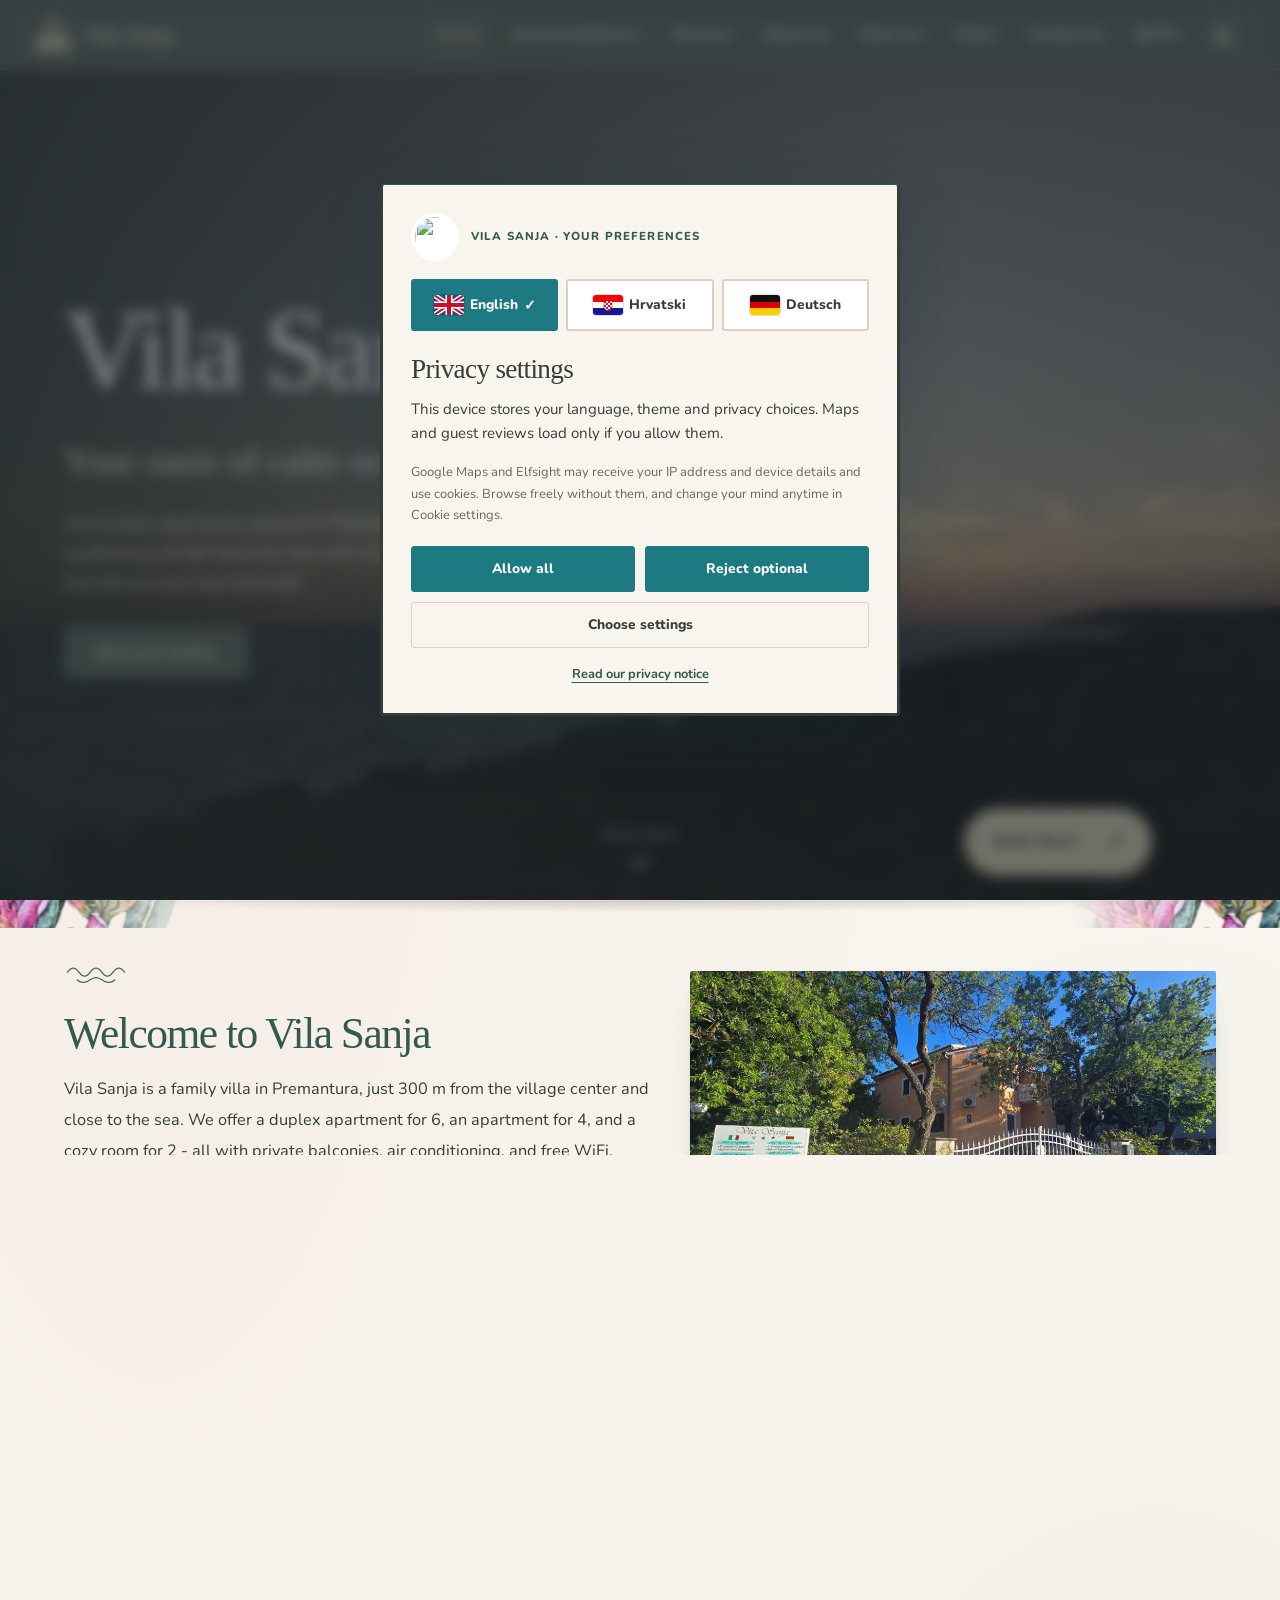
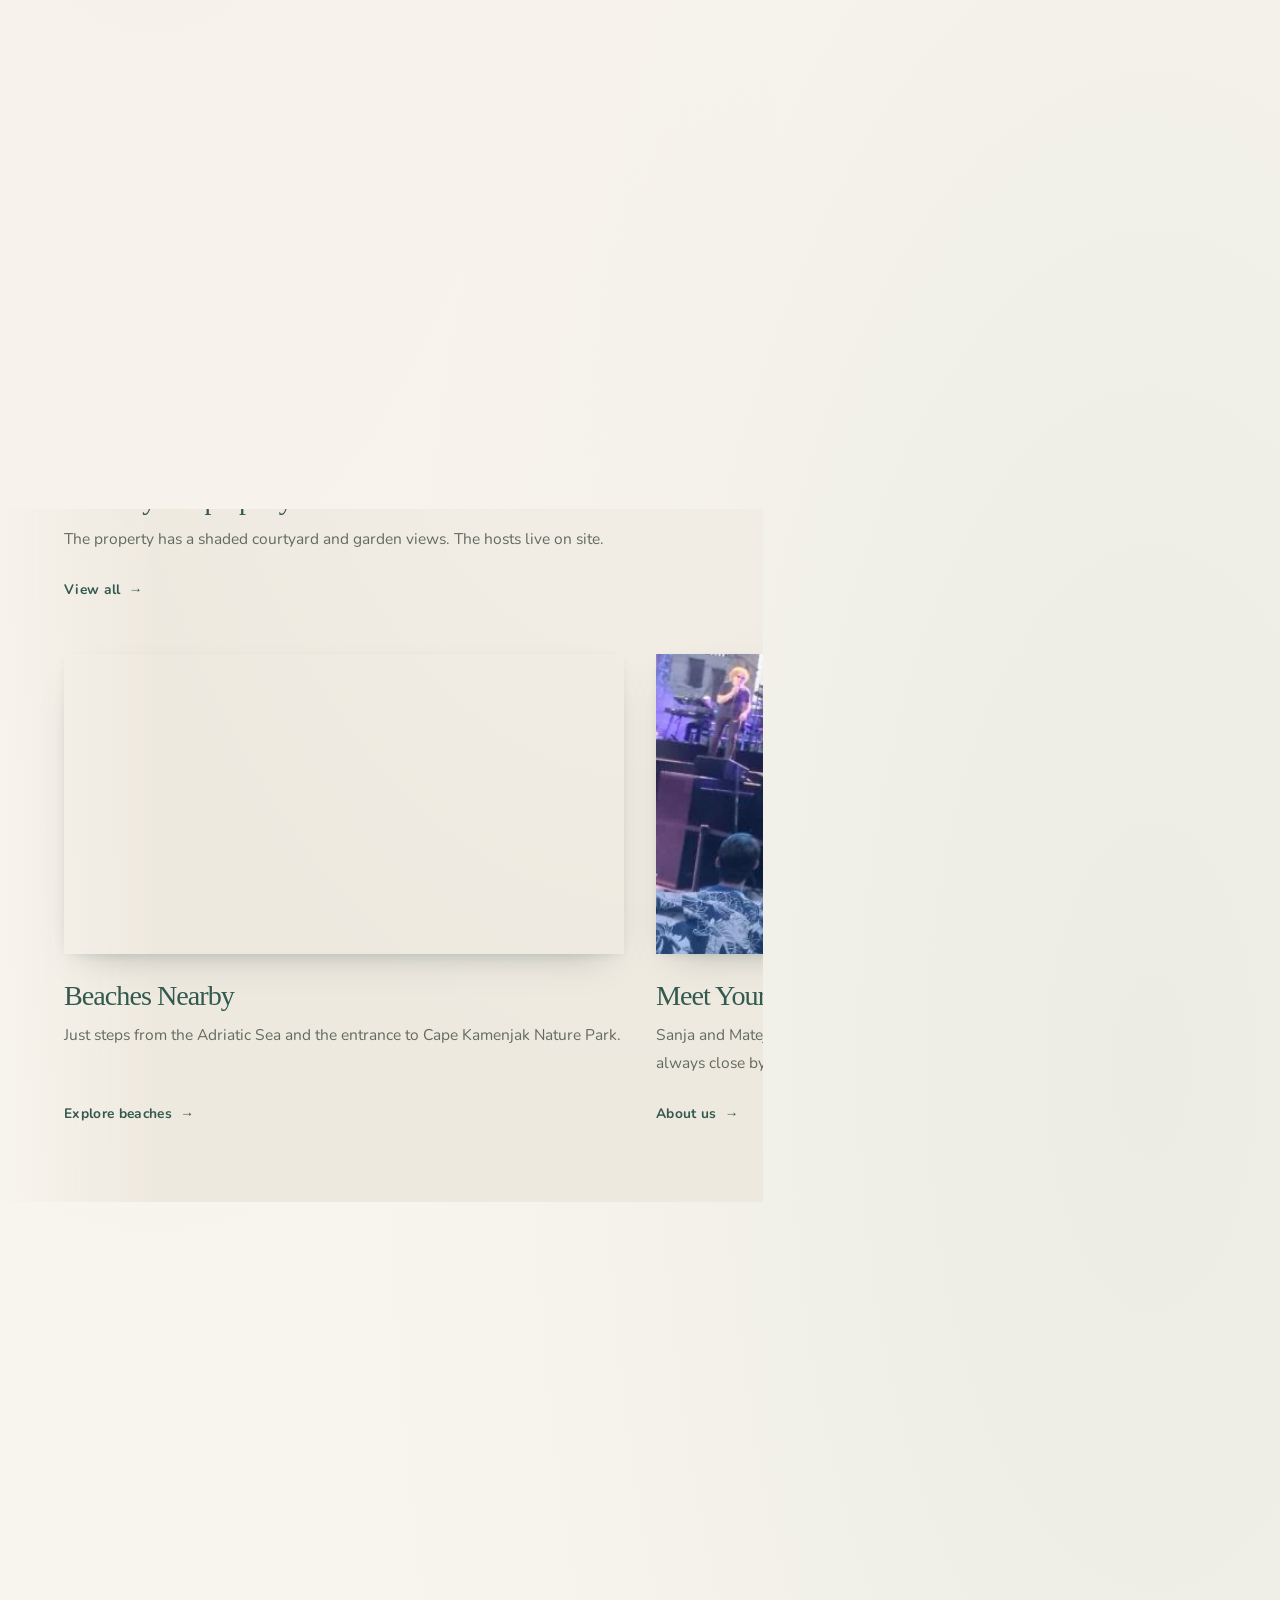
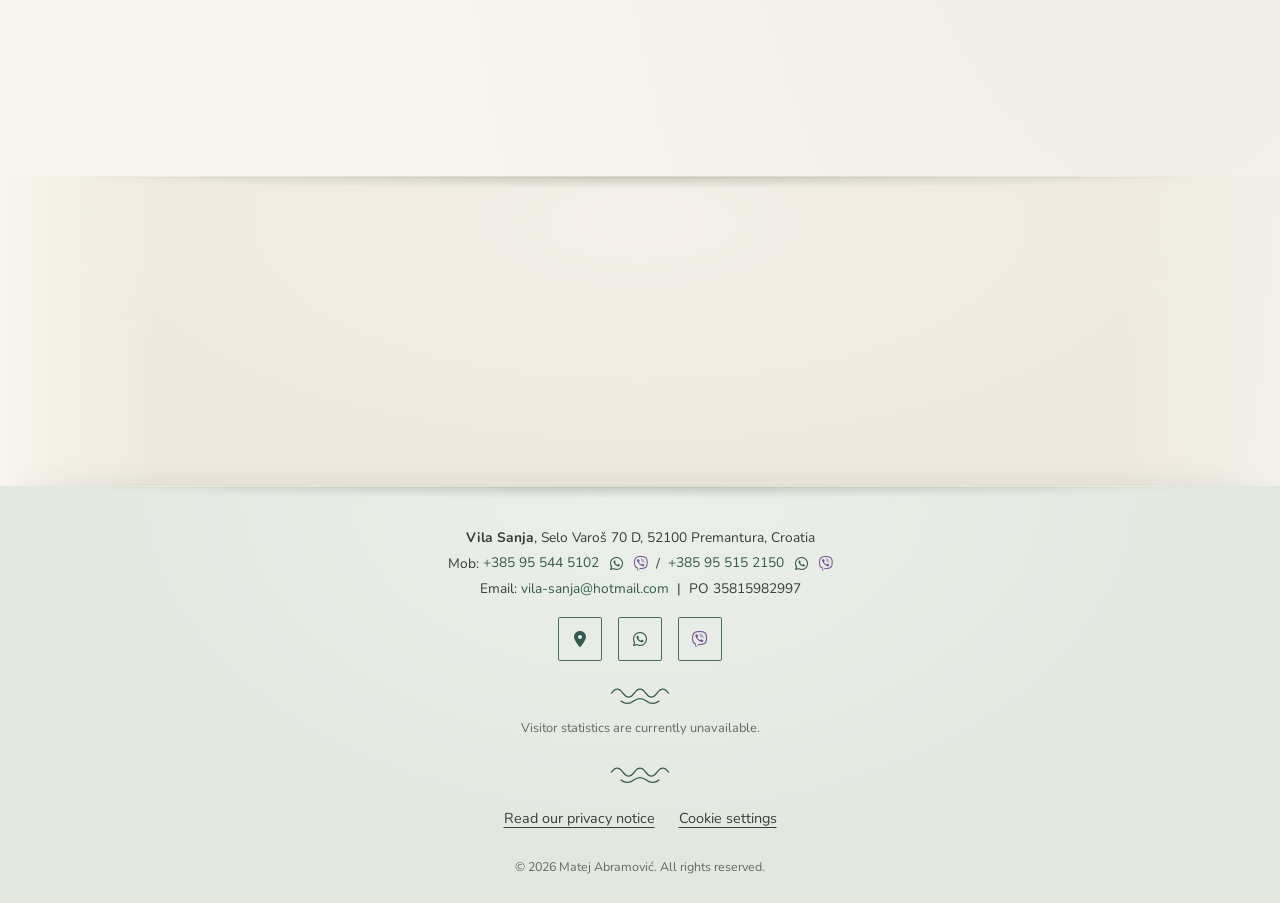
==== index.html @ e6c98ade "Add two spaces around footer phone separator" ====
﻿<!DOCTYPE html>
<html lang="en">
<head>
    <meta charset="UTF-8">
    <meta name="viewport" content="width=device-width, initial-scale=1.0">
    <link rel="icon" type="image/png" href="images/depo/logo.png">
    <title>Apartments &amp; Rooms in Premantura, Istria | Vila Sanja</title>
    <link rel="canonical" href="https://vilasanja.com/">
    <meta name="description" content="Stay at Vila Sanja in Premantura, Istria. Comfortable accomodations for all parties, just minutes from the sea and Cape Kamenjak.">
    <meta property="og:type" content="website">
    <meta property="og:site_name" content="Vila Sanja">
    <meta property="og:locale" content="en_US">
    <meta property="og:title" content="Apartments &amp; Rooms in Premantura, Istria | Vila Sanja">
    <meta property="og:description" content="Stay at Vila Sanja in Premantura, Istria. Comfortable accomodations for all parties, just minutes from the sea and Cape Kamenjak.">
    <meta property="og:image" content="https://vilasanja.com/images/index/Vila%20Sanja_banner.png">
    <meta property="og:url" content="https://vilasanja.com/">
    <meta name="twitter:card" content="summary_large_image">
    <meta name="twitter:title" content="Apartments &amp; Rooms in Premantura, Istria | Vila Sanja">
    <meta name="twitter:description" content="Stay at Vila Sanja in Premantura, Istria. Comfortable accomodations for all parties, just minutes from the sea and Cape Kamenjak.">
    <meta name="twitter:image" content="https://vilasanja.com/images/index/Vila%20Sanja_banner.png">
    <link rel="preload" as="image" href="images/optimized/depo/sunset.webp">
    <link rel="stylesheet" href="styles.css?v=20261031-viber-links">
    <script>try{document.documentElement.setAttribute('data-theme',localStorage.getItem('vs-theme')||'light')}catch(e){}</script>
    <meta name="robots" content="index, follow, max-image-preview:large">
    <meta property="og:image:alt" content="Vila Sanja accommodation in Premantura, Istria">
    <script type="application/ld+json">
{
  "@context": "https://schema.org",
  "@graph": [
    {
      "@type": "WebSite",
      "@id": "https://vilasanja.com/#website",
      "url": "https://vilasanja.com/",
      "name": "Vila Sanja",
      "publisher": {
        "@id": "https://vilasanja.com/#lodging"
      }
    },
    {
      "@type": "LodgingBusiness",
      "@id": "https://vilasanja.com/#lodging",
      "name": "Vila Sanja",
      "url": "https://vilasanja.com/",
      "image": "https://vilasanja.com/images/index/Vila%20Sanja_banner.png",
      "description": "Stay at Vila Sanja in Premantura, Istria. Comfortable accomodations for all parties, just minutes from the sea and Cape Kamenjak.",
      "telephone": "+385955445102",
      "email": "vila-sanja@hotmail.com",
      "address": {
        "@type": "PostalAddress",
        "streetAddress": "Selo Varo\u0161 70 D",
        "postalCode": "52100",
        "addressLocality": "Premantura",
        "addressRegion": "Istria",
        "addressCountry": "HR"
      },
      "geo": {
        "@type": "GeoCoordinates",
        "latitude": 44.79983427107091,
        "longitude": 13.90932657757006
      }
    },
    {
      "@type": "WebPage",
      "@id": "https://vilasanja.com/#webpage",
      "url": "https://vilasanja.com/",
      "name": "Apartments & Rooms in Premantura, Istria | Vila Sanja",
      "description": "Stay at Vila Sanja in Premantura, Istria. Comfortable accomodations for all parties, just minutes from the sea and Cape Kamenjak.",
      "inLanguage": "en",
      "isPartOf": {
        "@id": "https://vilasanja.com/#website"
      },
      "about": {
        "@id": "https://vilasanja.com/#lodging"
      }
    }
  ]
}
    </script>
    </head>
<body class="page-index">
<a class="skip-link" href="#main-content">Skip to content</a>
<div class="deco deco-l" aria-hidden="true"></div>
<div class="deco deco-r" aria-hidden="true"></div>

<header id="site-header">
    <a href="index.html" class="header-logo">
        <img src="images/optimized/depo/logo.webp" alt="Vila Sanja Logo" class="u-1" width="720" height="720" decoding="async">
        <div class="logo">Vila Sanja</div>
    </a>
    <div class="menu-toggle" role="button" tabindex="0" aria-label="Open menu" aria-expanded="false"><span></span><span></span><span></span></div>
    <nav>
        <ul>
            <li class="nav-booking"><a href="contact.html" data-i18n="primary.cta">Contact for availability</a></li>
            <li><a href="index.html" class="active" data-i18n="nav.home">Home</a></li>
            <li class="dropdown">
                <a href="accommodations.html" class="dropdown-toggle" data-i18n="nav.accom">Accommodations</a>
                <ul class="dropdown-menu">
                    <li><a href="duplex-apartment.html" data-i18n="nav.duplex">Duplex Apartment</a></li>
                    <li><a href="one-bedroom.html" data-i18n="nav.apartment">Apartment</a></li>
                    <li><a href="room.html" data-i18n="nav.room">Room</a></li>
                </ul>
            </li>
            <li><a href="reviews.html" data-i18n="nav.reviews">Reviews</a></li>
            <li><a href="about.html" data-i18n="nav.about">About Us</a></li>
            <li class="dropdown">
                <a href="premantura.html" class="dropdown-toggle" data-i18n="nav.nearus">Near Us</a>
                <ul class="dropdown-menu">
                    <li><a href="premantura-beaches.html" data-i18n="nav.beaches">Cape Kamenjak</a></li>
                    <li><a href="premantura-attractions.html" data-i18n="nav.attr">Local Attractions</a></li>
                    <li><a href="premantura-towns.html" data-i18n="nav.towns">Nearby Towns</a></li>
                </ul>
            </li>
            <li><a href="rules.html" data-i18n="nav.rules">Rules</a></li>
            <li><a href="contact.html" data-i18n="nav.contact">Contact Us</a></li>
            <li class="dropdown">
                <a href="#" class="dropdown-toggle lang-toggle" id="lang-current"><i class="fa-solid fa-globe u-2"></i>EN</a>
                <ul class="dropdown-menu">
                    <li><a href="#" class="lang-option" data-lang="en">EN - English</a></li>
                    <li><a href="#" class="lang-option" data-lang="hr">HR - Hrvatski</a></li>
                    <li><a href="#" class="lang-option" data-lang="de">DE - Deutsch</a></li>
                </ul>
            </li>
            <li>
                <button class="dark-mode-toggle" id="dark-mode-btn" aria-label="Switch to dark mode"><i class="fa-solid fa-moon"></i><span class="dm-label">Dark mode</span></button>
            </li>
        </ul>
    </nav>
</header>

<main id="main-content">
    <!-- HERO -->
    <section class="hero" id="hero">
        <div class="hero-content">
            <h1>Vila Sanja</h1>
            <h2 data-i18n="idx.hero.sub">Your oasis of calm on the Adriatic</h2>
            <p data-i18n="idx.hero.desc">Comfortable apartments and room in Premantura, Istria. Air conditioning, private balconies, free WiFi and parking. Just minutes from the sea and Cape Kamenjak.</p>
            <a href="contact.html" class="cta-button" data-i18n="idx.hero.cta">Book your holiday</a>
        </div>
        <div class="scroll-hint" onclick="document.getElementById('about-section').scrollIntoView({behavior:'smooth'})">
            <span data-i18n="idx.hero.scroll">Scroll down</span>
            <i class="fa-solid fa-chevron-down"></i>
        </div>
    </section>

    <!-- ABOUT SNIPPET -->
    <section class="section" id="about-section">
        <div class="about-flex">
            <div class="about-text">
                <div class="divider" aria-hidden="true"></div>
                <h2 data-i18n="idx.about.title">Welcome to Vila Sanja</h2>
                <p data-i18n="idx.about.p1">Vila Sanja is a family villa in Premantura, just 300 m from the village center and close to the sea. We offer a duplex apartment for 6, an apartment for 4, and a cozy room for 2 - all with private balconies, air conditioning, and free WiFi.</p>
                <p data-i18n="idx.about.p2">The property has a courtyard, garden and private parking.</p>
                <a href="about.html" class="cta-button sea u-34" data-i18n="idx.about.btn">Learn more about us</a>
            </div>
            <div class="about-img">
                <div class="slideshow-wrap">
                    <img id="fronthouse-img" loading="lazy" src="images/optimized/index/fronthouse.webp" alt="Vila Sanja exterior" width="1024" height="768" decoding="async">
                    <div class="slideshow-dots">
                        <span class="sdot active"></span>
                        <span class="sdot"></span>
                    </div>
                </div>
            </div>
        </div>
    </section>

    <!-- STATS -->
    <div class="stats-bar">
        <div class="stat-item"><span class="stat-num">3</span><span class="stat-lbl" data-i18n="idx.stat.types">Accommodation types</span></div>
        <div class="stat-item"><span class="stat-num">100+</span><span class="stat-lbl" data-i18n="idx.stat.guests">Guests</span></div>
        <div class="stat-item"><span class="stat-num">300m</span><span class="stat-lbl" data-i18n="idx.stat.dist">From village center</span></div>
        <div class="stat-item"><span class="stat-num" id="guest-rating-value">4.5<span class="u-35"> / 5</span></span><span class="stat-lbl" data-i18n="idx.stat.rating">Guest rating</span></div>
    </div>

    <!-- FEATURE CARDS -->
    <section class="section-alt">
        <div class="inner u-18">
            <div class="section-title" data-i18n="idx.feat.title">The property and surroundings</div>
            <div class="feat-grid u-36">
                <!-- Top row: Vila card spans full width -->
                <div class="card u-37">
                    <div class="part-scene" aria-hidden="true">
                        <img class="part-left" src="images/optimized/index/partleft.webp" alt="" width="1024" height="768" decoding="async" loading="lazy">
                        <img class="part-middle" src="images/optimized/index/partmiddle.webp" alt="" width="1912" height="1142" decoding="async" loading="lazy">
                        <img class="part-middle-mobile" src="images/optimized/index/partmiddlemobile.webp" alt="" width="1754" height="1762" decoding="async" loading="lazy">
                        <img class="part-right" src="images/optimized/index/partright.webp" alt="" width="1024" height="768" decoding="async" loading="lazy">
                    </div>
                    <div class="card-body">
                        <div class="card-title"><i class="fa-solid fa-mug-hot u-11"></i><span data-i18n="idx.card.home.title">A family-run property</span></div>
                        <div class="card-desc" data-i18n="idx.card.home.desc">The property has a shaded courtyard and garden views. The hosts live on site.</div>
                        <a href="accommodations.html" class="cta-button sea u-38" data-i18n="idx.card.rooms.btn">View all</a>
                    </div>
                </div>
                <!-- Bottom row: Beaches + Hosts -->
                <div class="card">
                    <img loading="lazy" src="images/optimized/depo/aerial rt kamenjak.webp" alt="Beaches near Vila Sanja" width="1920" height="960" decoding="async" srcset="images/optimized/depo/aerial%20rt%20kamenjak-480.webp 480w, images/optimized/depo/aerial%20rt%20kamenjak-800.webp 800w, images/optimized/depo/aerial%20rt%20kamenjak.webp 1920w" sizes="(max-width: 750px) calc(100vw - 40px), (max-width: 1200px) 50vw, 580px">
                    <div class="card-body">
                        <div class="card-title"><i class="fa-solid fa-umbrella-beach u-11"></i><span data-i18n="idx.card.beach.title">Beaches Nearby</span></div>
                        <div class="card-desc" data-i18n="idx.card.beach.desc">Just steps from the Adriatic Sea and the entrance to Cape Kamenjak Nature Park.</div>
                        <a href="premantura-beaches.html" class="cta-button sea u-38" data-i18n="idx.card.beach.btn">Explore beaches</a>
                    </div>
                </div>
                <div class="card">
                    <img loading="lazy" src="images/optimized/index/owners.webp" alt="Your hosts Sanja and Matej" width="500" height="375" decoding="async">
                    <div class="card-body">
                        <div class="card-title"><i class="fa-solid fa-heart u-11"></i><span data-i18n="idx.card.host.title">Meet Your Hosts</span></div>
                        <div class="card-desc" data-i18n="idx.card.host.desc">Sanja and Matej welcome you personally, speak German and English, and are always close by to help.</div>
                        <a href="about.html" class="cta-button sea u-38" data-i18n="idx.card.host.btn">About us</a>
                    </div>
                </div>
            </div>
        </div>
    </section>

    <!-- WHAT GUESTS SAY -->
    <section class="section u-18">
        <div class="section-title" data-i18n="idx.rev.title">What Our Guests Say</div>
        <div data-elfsight-widget hidden><noscript><p>Enable JavaScript and allow optional external content to view guest reviews.</p></noscript></div>
        <a href="reviews.html" class="cta-button sea u-39" data-i18n="idx.rev.btn">Read all reviews</a>
    </section>

    <!-- INFO CARDS -->
    <section class="section-alt">
        <div class="inner">
            <div class="info-grid">
                <div class="info-card">
                    <i class="fa-solid fa-location-dot u-40"></i>
                    <h2 data-i18n="idx.info.loc.title">Location</h2>
                    <p data-i18n="idx.info.loc.addr">Selo Varoš 70 D, 52100 Premantura, Croatia</p>
                    <a href="contact.html" data-i18n="idx.info.loc.link">View map &rarr;</a>
                </div>
                <div class="info-card">
                    <i class="fa-solid fa-clipboard-list u-40"></i>
                    <h2 data-i18n="idx.info.rules.title">House Rules</h2>
                    <a href="rules.html" data-i18n="idx.info.rules.link">Read rules &rarr;</a>
                </div>
                <div class="info-card">
                    <i class="fa-solid fa-star u-40"></i>
                    <h2 data-i18n="idx.info.rev.title">Reviews</h2>
                    <a href="reviews.html" data-i18n="idx.info.rev.link">View reviews &rarr;</a>
                </div>
                <div class="info-card">
                    <i class="fa-solid fa-phone u-40"></i>
                    <h2 data-i18n="idx.info.ct.title">Contact Us</h2>
                    <a href="contact.html" data-i18n="idx.info.ct.link">Get in touch &rarr;</a>
                </div>
            </div>
        </div>
    </section>
</main>

<a href="booking.html" class="book-now" id="book-now-btn" data-always-visible data-i18n="nav.booknow">Book Now!</a>

<footer>
    <div class="footer-main">
        <div class="footer-info">
            <strong>Vila Sanja</strong>, Selo Varoš 70 D, 52100 Premantura, Croatia<br>
            Mob: <span class="phone-pair"><a href="tel:+385955445102">+385 95 544 5102</a> <a href="https://wa.me/385955445102" target="_blank" class="wa-link" aria-label="WhatsApp" rel="noopener noreferrer"><i class="fa-brands fa-whatsapp"></i></a> <a href="viber://chat?number=%2B385955445102" class="wa-link viber-link" aria-label="Viber: +385955445102" title="Viber"><i class="fa-brands fa-viber" aria-hidden="true"></i></a></span>&nbsp;&nbsp;/&nbsp;&nbsp;<span class="phone-pair"><a href="tel:+385955152150">+385 95 515 2150</a> <a href="https://wa.me/385955152150" target="_blank" class="wa-link" aria-label="WhatsApp" rel="noopener noreferrer"><i class="fa-brands fa-whatsapp"></i></a> <a href="viber://chat?number=%2B385955152150" class="wa-link viber-link" aria-label="Viber: +385955152150" title="Viber"><i class="fa-brands fa-viber" aria-hidden="true"></i></a></span><br>
            Email: <a href="mailto:vila-sanja@hotmail.com">vila-sanja@hotmail.com</a> &nbsp;|&nbsp; PO 35815982997
            <div class="footer-icons">
                <a href="https://www.google.com/maps/search/?api=1&amp;query=44.79983427107091%2C13.90932657757006" target="_blank" class="f-icon f-g" aria-label="Google Maps" rel="noopener noreferrer"><i class="fa-solid fa-location-dot" aria-hidden="true"></i></a>
                <a href="https://wa.me/385955445102" target="_blank" class="f-icon f-wa" aria-label="WhatsApp" rel="noopener noreferrer"><i class="fa-brands fa-whatsapp"></i></a> <a href="viber://chat?number=%2B385955445102" class="f-icon f-viber" aria-label="Viber: +385955445102" title="Viber"><i class="fa-brands fa-viber" aria-hidden="true"></i></a>
            </div>
        </div>
    </div>
    <div class="footer-counter">
        <a href="https://info.flagcounter.com/fMiv" target="_blank" rel="noopener noreferrer" aria-label="Flag Counter visitor statistics">
            <img src="https://s01.flagcounter.com/count2/fMiv/bg_FFFFFF/txt_000000/border_FFFFFF/columns_4/maxflags_16/viewers_0/labels_0/pageviews_1/flags_0/percent_0/" alt="Flag Counter visitor statistics by country" loading="lazy" referrerpolicy="no-referrer">
        </a>
    </div>
    <div class="privacy-links">
        <a href="privacy.html" data-privacy-label="privacy">Privacy notice</a>
        <button type="button" class="cookie-settings">Cookie settings</button>
    </div>
    <div class="footer-copy">&copy; 2026 Matej Abramović. All rights reserved.</div>
</footer>

<script src="translations.js?v=20261031-grass-sway"></script>
<script>
(function() {
    var imgs = ['images/optimized/index/fronthouse.webp', 'images/index/fronthouse2.jpg'];
    imgs.forEach(function(src) { var photo = new Image(); photo.fetchPriority = "low"; photo.src = src; });
    var cur = 0;
    var el = document.getElementById('fronthouse-img');
    var wrap = el ? el.closest('.slideshow-wrap') : null;
    var dots = document.querySelectorAll('.slideshow-dots .sdot');
    var autoTimer = null;
    var cooldownTimer = null;
    function goTo(i) {
        cur = ((i % imgs.length) + imgs.length) % imgs.length;
        el.src = imgs[cur];
        dots.forEach(function(d, j) { d.classList.toggle('active', j === cur); });
    }
    function startAuto() {
        if (autoTimer) clearInterval(autoTimer);
        autoTimer = setInterval(function() { goTo(cur + 1); }, 5000);
    }
    function onManual(i) {
        goTo(i);
        clearInterval(autoTimer); autoTimer = null;
        clearTimeout(cooldownTimer);
        cooldownTimer = setTimeout(startAuto, 10000);
    }
    if (wrap) { wrap._slideNext = function() { onManual(cur + 1); }; wrap._slidePrev = function() { onManual(cur - 1); }; }
    if (el) { el.style.cursor = 'pointer'; el.addEventListener('click', function() { onManual(cur + 1); }); }
    dots.forEach(function(d, j) { d.addEventListener('click', function() { onManual(j); }); });
    startAuto();
})();
const menuToggle = document.querySelector('.menu-toggle');
const nav = document.querySelector('nav');
menuToggle.addEventListener('click', () => {
    menuToggle.classList.toggle('active');
    nav.classList.toggle('active');
});
document.addEventListener('click', (e) => {
    if (!nav.contains(e.target) && !menuToggle.contains(e.target)) {
        menuToggle.classList.remove('active');
        nav.classList.remove('active');
    }
});
document.querySelectorAll('nav a:not(.lang-option):not(.lang-toggle):not(.dropdown-toggle)').forEach(link => {
    link.addEventListener('click', () => {
        menuToggle.classList.remove('active');
        nav.classList.remove('active');
    });
});
</script>
<button class="back-to-top" id="back-to-top-btn" aria-label="Back to top"><i class="fa-solid fa-chevron-up"></i></button>
<script src="privacy-consent.js?v=20261031-white-review-header"></script>
<script src="site.js?v=20261031-booking-footer"></script>
</body>
</html>
---- styles.css ----
@import url('fonts/fontawesome/css/all.min.css');

/* Shared site styles: palette, components, layout and responsive behaviour. */
@font-face { font-family: Nunito; src: url("fonts/nunito-variable.ttf") format("truetype"); font-style: normal; font-weight: 200 1000; font-display: swap; }
:root {
    --sun-lt: #FFF3C4;
    --sky: #A8D8F0;
    --white: #FFFFFF;
}
[hidden] {
    display: none !important;
}
.privacy-links {
    margin: 16px 0px;
    display: flex;
    flex-wrap: wrap;
    justify-content: center;
    gap: 12px 24px;
    font-size: 0.9rem;
}
.privacy-links a, .privacy-links button {
    color: inherit;
    background: none;
    border: 0px;
    padding: 4px 0px;
    font: inherit;
    text-decoration: underline;
    text-underline-offset: 4px;
    cursor: pointer;
}
.consent-panel {
    position: fixed;
    z-index: 10000;
    inset: 0px;
    margin: auto;
    width: min(520px, -48px + 100vw);
    max-height: calc(100dvh - 48px);
    overflow-y: auto;
    padding: 28px;
    color: var(--text);
    background: var(--sand);
    border-top: 4px solid var(--sea-deep);
    box-shadow: rgba(18, 47, 63, 0.19) 0px 16px 60px;
    font: 400 0.94rem / 1.65 Nunito, sans-serif;
    overscroll-behavior: contain;
}
html.consent-open {
    overflow: hidden;
}
.consent-panel::backdrop {
    background: rgba(35, 40, 44, 0.58);
    backdrop-filter: blur(7px) grayscale(0.6);
}
.consent-brand {
    display: flex;
    align-items: center;
    gap: 12px;
    margin-bottom: 18px;
}
.consent-languages {
    display: grid;
    grid-template-columns: repeat(3, minmax(0px, 1fr));
    gap: 8px;
    margin: 0px 0px 22px;
}
.consent-languages button {
    display: flex;
    align-items: center;
    justify-content: center;
    flex-wrap: wrap;
    gap: 6px;
    min-height: 52px;
    padding: 10px 6px;
    border: 2px solid var(--border);
    border-radius: 12px;
    background: var(--white);
    color: var(--text);
    font: 800 0.86rem Nunito, sans-serif;
    cursor: pointer;
    transition: border-color 0.15s, background 0.15s;
}
.consent-languages button:hover {
    border-color: var(--sea-deep);
    background: var(--sand-mid);
}
.consent-languages button[aria-pressed="true"] {
    background: rgb(30, 122, 130);
    border-color: rgb(30, 122, 130);
    color: rgb(255, 255, 255);
}
.consent-language-flag {
    display: inline-flex;
    flex-shrink: 0;
    overflow: hidden;
    border-radius: 3px;
    box-shadow: rgba(0, 0, 0, 0.133) 0px 0px 0px 1px;
}
.consent-language-selected {
    font-size: 0.9rem;
}
.consent-brand img {
    object-fit: contain;
    background: rgb(255, 255, 255);
    border-radius: 50%;
    padding: 4px;
    flex-shrink: 0;
}
.consent-brand span, .privacy-eyebrow {
    font-size: 0.72rem;
    letter-spacing: 0.1em;
    text-transform: uppercase;
    font-weight: 800;
    color: var(--sea-deep);
}
.consent-panel h2 {
    margin: 0px 0px 12px;
    font-size: clamp(1.35rem, 4vw, 1.7rem);
    line-height: 1.18;
    letter-spacing: -0.025em;
}
.consent-panel p {
    margin: 0px 0px 16px;
}
.consent-panel .consent-detail {
    font-size: 0.81rem;
    color: var(--text-lt);
    line-height: 1.65;
}
.consent-actions {
    display: grid;
    grid-template-columns: 1fr 1fr;
    gap: 10px;
    margin-top: 20px;
}
.consent-actions button {
    min-height: 46px;
    padding: 10px 14px;
    color: rgb(255, 255, 255);
    background: rgb(30, 122, 130);
    border: 1px solid rgb(30, 122, 130);
    border-radius: 50px;
    font: 800 0.86rem / 1.3 Nunito, sans-serif;
    cursor: pointer;
    transition: background 0.15s, box-shadow 0.15s;
}
.consent-actions button:hover {
    background: rgb(21, 94, 101);
    box-shadow: rgba(30, 122, 130, 0.125) 0px 3px 10px;
}
.consent-actions .consent-secondary {
    background: transparent;
    border-color: var(--border);
    color: var(--text);
}
.consent-actions .consent-secondary:hover {
    background: var(--sand-dark);
}
.consent-actions button:last-child:nth-child(3) {
    grid-column: 1 / -1;
}
.consent-privacy-link {
    display: block;
    width: fit-content;
    margin: 16px auto 0px;
    color: var(--sea-deep);
    font-size: 0.8rem;
    font-weight: 700;
    text-underline-offset: 4px;
}
.consent-essential {
    display: flex;
    align-items: flex-start;
    gap: 12px;
    padding: 16px;
    background: var(--sand-mid);
    border-radius: 12px;
    margin: 20px 0px 12px;
}
.consent-essential strong, .consent-option-copy strong {
    display: block;
    font-size: 0.94rem;
}
.consent-essential p {
    font-size: 0.8rem;
    line-height: 1.5;
    margin: 4px 0px 0px;
    color: var(--text-lt);
}
.consent-badge {
    flex-shrink: 0;
    margin-left: auto;
    padding: 3px 8px;
    border: 1px solid var(--sea-light);
    border-radius: 50px;
    color: var(--sea-deep);
    font-size: 0.66rem;
    font-weight: 800;
}
.consent-toggle {
    display: flex;
    align-items: center;
    justify-content: space-between;
    gap: 16px;
    margin: 10px 0px;
    padding: 16px;
    background: var(--white);
    border: 1px solid var(--border);
    border-radius: 12px;
    cursor: pointer;
}
.consent-toggle:has(input:checked) {
    border-color: var(--sea-deep);
}
.consent-provider {
    display: block;
    color: var(--sea-deep);
    font-size: 0.72rem;
    font-weight: 800;
    margin: 2px 0px 4px;
}
.consent-description {
    display: block;
    color: var(--text-lt);
    font-size: 0.8rem;
    line-height: 1.5;
}
.consent-toggle input {
    appearance: none;
    flex-shrink: 0;
    width: 44px;
    height: 26px;
    border: 1px solid var(--text-lt);
    border-radius: 30px;
    background: var(--sand-dark);
    cursor: pointer;
    position: relative;
    margin: 0px;
}
.consent-toggle input::after {
    content: "";
    position: absolute;
    width: 18px;
    height: 18px;
    left: 3px;
    top: 3px;
    background: var(--text-lt);
    border-radius: 50%;
}
.consent-toggle input:checked {
    background: rgb(30, 122, 130);
    border-color: rgb(30, 122, 130);
}
.consent-toggle input:checked::after {
    left: 21px;
    background: rgb(255, 255, 255);
}
.consent-panel :focus-visible, .privacy-page :focus-visible {
    outline: 3px solid var(--coral);
    outline-offset: 4px;
}
.consent-panel:focus {
    outline: none;
}
.consent-error:empty {
    display: none;
}
.external-content-placeholder {
    display: flex;
    flex-direction: column;
    align-items: center;
    justify-content: center;
    gap: 14px;
    min-height: 300px;
    padding: 32px 24px;
    text-align: center;
    color: var(--text);
}
.external-content-icon {
    width: 56px;
    height: 56px;
    display: grid;
    place-items: center;
    background: var(--sea-light);
    border-radius: 50%;
    color: var(--sea-deep);
    font-size: 1.4rem;
}
.external-content-placeholder strong {
    font-size: 1.25rem;
    font-weight: 800;
}
.external-content-placeholder p {
    max-width: 440px;
    margin: 0px;
    font-size: 0.94rem;
    color: var(--text-lt);
}
.external-content-placeholder a {
    color: var(--sea-deep);
    font-weight: 700;
    text-underline-offset: 4px;
}
.external-content-placeholder button {
    min-height: 44px;
    padding: 11px 22px;
    background: rgb(30, 122, 130);
    color: rgb(255, 255, 255);
    border-width: medium;
    border-style: none;
    border-color: currentcolor;
    border-image: none;
    border-radius: 50px;
    font: 800 0.9rem Nunito, sans-serif;
    cursor: pointer;
}
.privacy-page {
    max-width: 1000px;
    margin: 0px auto;
    padding: 118px 32px 64px;
    line-height: 1.8;
}
.privacy-languages {
    display: flex;
    flex-wrap: wrap;
    gap: 6px;
    margin: 0px 0px 24px;
}
.privacy-languages button {
    padding: 8px 18px;
    border: 1px solid var(--border);
    background: transparent;
    color: var(--text);
    border-radius: 50px;
    cursor: pointer;
    font: 700 0.86rem Nunito, sans-serif;
}
.privacy-languages button[aria-pressed="true"] {
    background: rgb(30, 122, 130);
    border-color: rgb(30, 122, 130);
    color: rgb(255, 255, 255);
}
.privacy-language h1 {
    margin: 0px 0px 24px;
    font-size: clamp(2rem, 5vw, 3rem);
    font-weight: 800;
    line-height: 1.15;
    letter-spacing: -0.03em;
}
.privacy-summary {
    background: var(--sand-mid);
    border: 1px solid var(--border);
    border-radius: 20px;
    padding: 32px;
    margin: 0px 0px 24px;
}
.privacy-summary h2 {
    font-size: 1.5rem;
    font-weight: 800;
    line-height: 1.3;
    margin: 8px 0px 12px;
}
.privacy-summary p {
    max-width: 650px;
    margin: 0px;
}
.privacy-facts {
    display: flex;
    flex-wrap: wrap;
    gap: 12px 24px;
    margin-top: 24px;
    padding-top: 20px;
    border-top: 1px solid var(--border);
}
.privacy-facts span {
    display: flex;
    gap: 8px;
    align-items: center;
    font-size: 0.81rem;
    font-weight: 800;
}
.privacy-facts i {
    color: var(--sea-deep);
}
.privacy-updated {
    color: var(--text-lt);
    font-size: 0.8rem;
}
.privacy-page a {
    color: var(--sea-deep);
    text-underline-offset: 4px;
    overflow-wrap: anywhere;
}
.privacy-section {
    margin: 24px 0px;
    padding: 28px 32px;
    border: 1px solid var(--border);
    background: var(--white);
    border-radius: 16px;
}
.privacy-section h2 {
    font-size: 1.35rem;
    font-weight: 800;
    line-height: 1.3;
    margin: 0px 0px 14px;
    padding-left: 14px;
    border-left: 4px solid var(--coral);
}
.privacy-section p:last-child {
    margin-bottom: 0px;
}
.privacy-local-assets {
    font-size: 0.88rem;
    color: var(--text-lt);
}
.privacy-page code {
    font-size: 0.85em;
    overflow-wrap: anywhere;
    padding: 2px 5px;
    background: var(--sand-mid);
    border-radius: 4px;
}
@media (max-width: 600px) {
    .consent-panel {
        width: calc(-24px + 100vw);
        max-height: calc(100dvh - 24px);
        padding: 22px 20px;
        border-radius: 16px;
    }
    .consent-brand {
        margin-bottom: 14px;
    }
    .consent-essential {
        flex-wrap: wrap;
    }
    .consent-badge {
        margin-left: 0px;
    }
    .privacy-body .privacy-page {
        padding: 96px 18px 36px;
    }
    .privacy-summary, .privacy-section {
        padding: 22px;
    }
    .privacy-facts {
        flex-direction: column;
        gap: 12px;
    }
    .external-content-placeholder {
        padding: 28px 18px;
    }
}
@media (forced-colors: active) {
    .consent-toggle input {
        appearance: auto;
    }
    .consent-toggle input::after {
        display: none;
    }
}
.dark-mode-toggle {
    background: rgba(255, 255, 255, 0.15);
    border-width: medium;
    border-style: none;
    border-color: currentcolor;
    border-image: none;
    color: rgb(255, 255, 255);
    width: 44px;
    min-width: 44px;
    flex-shrink: 0;
    height: 44px;
    border-radius: 50%;
    cursor: pointer;
    display: flex;
    align-items: center;
    justify-content: center;
    font-size: 1rem;
    transition: background 0.2s, color 0.2s, transform 0.2s;
    padding: 0px;
    margin: 0px 2px;
}
.dark-mode-toggle:hover {
    background: rgba(255, 255, 255, 0.28);
    transform: scale(1.1);
}
[data-theme="dark"] .dark-mode-toggle {
    background: rgba(46, 196, 182, 0.18);
    color: rgb(255, 210, 107);
}
[data-theme="dark"] .dark-mode-toggle:hover {
    background: rgba(46, 196, 182, 0.32);
}
.dm-label {
    display: none;
}
@media (max-width: 1200px) {
    .dark-mode-toggle {
        width: 100%;
        height: auto;
        border-radius: 6px;
        padding: 8px 14px;
        font-size: 0.95rem;
        font-weight: 600;
        justify-content: flex-start;
        gap: 10px;
        margin: 0px;
        background: transparent;
        transform: none;
    }
    .dark-mode-toggle:hover {
        background: rgba(255, 255, 255, 0.2);
        transform: none;
    }
    [data-theme="dark"] .dark-mode-toggle {
        background: transparent;
        color: rgb(255, 210, 107);
    }
    [data-theme="dark"] .dark-mode-toggle:hover {
        background: rgba(255, 255, 255, 0.1);
    }
    .dm-label {
        display: inline;
    }
}
*, ::before, ::after {
    box-sizing: border-box;
}
html {
    scroll-behavior: smooth;
}
.skip-link {
    position: fixed;
    top: 8px;
    left: 8px;
    z-index: 2000;
    padding: 8px 14px;
    background: var(--sun);
    color: var(--text);
    border-radius: 6px;
    transform: translateY(-150%);
    transition: transform 0.2s;
}
.skip-link:focus {
    transform: translateY(0px);
}
body {
    font-family: Nunito, Helvetica, Arial, sans-serif;
    margin: 0px;
    padding: 0px;
    color: var(--text);
}
header {
    position: fixed;
    top: 0px;
    left: 0px;
    width: 100%;
    padding: 0px 32px;
    height: 70px;
    z-index: 1000;
    display: flex;
    justify-content: space-between;
    align-items: center;
    gap: 24px;
    transition: transform 0.25s, box-shadow 0.2s;
}
.header-logo {
    flex-shrink: 0;
    display: flex;
    align-items: center;
    gap: 10px;
    text-decoration: none;
}
.header-logo .logo {
    color: var(--white);
    font-size: 1.5rem;
    font-weight: 800;
    letter-spacing: 0.5px;
    white-space: nowrap;
}
.header-logo:hover .logo {
    color: var(--sun);
}
nav ul {
    list-style: none;
    margin: 0px;
    padding: 0px;
    display: flex;
    align-items: center;
    gap: 4px;
}
nav ul li a, nav ul li .dropdown-toggle {
    color: var(--white);
    text-decoration: none;
    padding: 8px 14px;
    border-radius: 6px;
    font-size: 0.95rem;
    font-weight: 600;
    display: block;
    transition: background 0.2s, color 0.2s;
    white-space: nowrap;
}
nav ul li a.active, nav ul li a:hover, nav ul li .dropdown-toggle.active, nav ul li .dropdown-toggle:hover {
    background: rgba(255, 255, 255, 0.2);
    color: var(--sun);
}
nav ul li .dropdown-toggle::after {
    content: " ▾";
    font-size: 0.7em;
}
.dropdown {
    position: relative;
}
.dropdown-menu {
    display: none;
    position: absolute;
    top: 100%;
    left: 50%;
    transform: translateX(-50%);
    background: var(--white);
    width: max-content;
    z-index: 1001;
    overflow: hidden;
    margin-top: 0px;
}
nav ul li.dropdown:hover .dropdown-menu, nav ul li.dropdown:focus-within .dropdown-menu, .lang-open > .dropdown-menu {
    display: block;
}
.dropdown-menu li {
    width: 100%;
}
.dropdown-menu a {
    display: block;
    padding: 11px 18px;
    color: var(--sea-deep);
    font-size: 0.95rem;
    font-weight: 600;
    text-decoration: none;
    transition: background 0.2s;
    border-radius: 0px;
}
.dropdown-menu a:hover, .dropdown-menu a.active {
    background: var(--sand-mid);
    color: var(--sea-deep);
}
@media (min-width: 1201px) {
    nav {
        flex-shrink: 0;
    }
    nav .dropdown:has(.lang-toggle) > .dropdown-menu {
        left: auto;
        right: 0px;
        transform: none;
    }
    nav .dropdown > .dropdown-menu {
        top: calc(100% + 14px);
    }
    nav .dropdown::before {
        content: "";
        position: absolute;
        top: 100%;
        left: 0px;
        width: 100%;
        height: 14px;
    }
}
.menu-toggle {
    display: none;
    flex-direction: column;
    justify-content: space-between;
    cursor: pointer;
    z-index: 1001;
}
.menu-toggle:focus-visible, .dark-mode-toggle:focus-visible, a:focus-visible, button:focus-visible {
    outline: 3px solid var(--sun);
    outline-offset: 3px;
}
.menu-toggle span {
    display: block;
    height: 3px;
    width: 100%;
    background: var(--white);
    border-radius: 2px;
    transition: 0.3s;
}
.menu-toggle.active span:nth-child(2) {
    opacity: 0;
}
main {
    padding-top: 70px;
}
.hero {
    display: flex;
    flex-direction: column;
    justify-content: center;
    color: var(--white);
    position: relative;
    z-index: 1;
}
.hero h1 {
    margin: 0px 0px 16px;
}
.hero h2 {
    margin: 0px 0px 18px;
    letter-spacing: 0.3px;
}
.hero p {
    margin: 0px 0px 28px;
}
.scroll-hint {
    position: absolute;
    bottom: 28px;
    left: 50%;
    transform: translateX(-50%);
    display: flex;
    flex-direction: column;
    align-items: center;
    gap: 4px;
    color: rgba(255, 255, 255, 0.8);
    font-size: 0.8rem;
    font-weight: 600;
    letter-spacing: 0.5px;
    cursor: pointer;
    text-shadow: rgba(0, 0, 0, 0.3) 0px 1px 4px;
}
.scroll-hint i {
    font-size: 1.4rem;
    display: block;
}
@keyframes scrollBounce {
  0%, 100% { transform: translateX(-50%) translateY(0px); opacity: 0.8; }
  50% { transform: translateX(-50%) translateY(8px); opacity: 1; }
}
.hero-mini {
    display: flex;
    align-items: center;
    justify-content: center;
    text-align: center;
    position: relative;
    z-index: 1;
}
.hero-mini h1 {
    margin: 0px;
}
.cta-button {
    display: inline-block;
    background: var(--coral);
    color: var(--white);
    padding: 14px 32px;
    border-radius: 30px;
    text-decoration: none;
    font-weight: 700;
    font-size: 1rem;
    border-width: medium;
    border-style: none;
    border-color: currentcolor;
    border-image: none;
    cursor: pointer;
    transition: background 0.2s, transform 0.15s;
    box-shadow: rgba(255, 143, 112, 0.4) 0px 3px 14px;
}
.cta-button:hover {
    background: var(--coral-dk);
    transform: translateY(-2px);
    color: var(--white);
}
.cta-button.sea {
    background: var(--sea);
    box-shadow: rgba(42, 168, 176, 0.35) 0px 3px 14px;
}
.cta-button.sea:hover {
    background: var(--sea-deep);
}
body .book-now {
    position: fixed;
    bottom: 24px;
    right: clamp(72px, 10vw, 180px);
    display: inline-flex;
    align-items: center;
    justify-content: center;
    gap: 16px;
    box-sizing: border-box;
    min-height: 58px;
    background: #ead39a;
    color: #233f35;
    border: 1px solid #bba36a;
    padding: 16px 28px;
    border-radius: 999px;
    text-decoration: none;
    font-weight: 800;
    font-size: 1rem;
    letter-spacing: 0.025em;
    box-shadow: 0 6px 22px rgba(23, 46, 37, 0.28), inset 0 1px 0 rgba(255,255,255,.55);
    transition: transform 0.2s, background 0.2s, opacity 0.35s;
    z-index: 999;
}
body .book-now::after {
    content: "\2197";
    font-size: 1.25em;
    margin-left: 12px;
}
body .book-now:hover {
    background: #f4dfac;
    color: #233f35;
}
body .book-now:focus-visible {
    outline: 3px solid var(--sea-deep);
    outline-offset: 5px;
}
body .book-now:active { transform: translateY(1px); }
.section {
    max-width: 1200px;
    position: relative;
    z-index: 1;
    background: rgba(255, 248, 239, 0.6);
    backdrop-filter: blur(8px);
    border-radius: 16px;
}
.section-alt .inner {
    max-width: 1200px;
    margin: 0px auto;
    position: relative;
    z-index: 1;
    backdrop-filter: blur(8px);
    background: rgba(255, 244, 230, 0.82);
    border-radius: 16px;
}
.section-sea {
    background: var(--sea);
    color: var(--white);
}
.section-sea .inner {
    max-width: 1200px;
    margin: 0px auto;
    padding: 64px 24px;
    position: relative;
    z-index: 1;
}
.section-title {
    font-size: 2rem;
    font-weight: 800;
    color: var(--sea-deep);
    margin: 0px 0px 8px;
}
.section-sea .section-title {
    color: var(--white);
}
.section-sub {
    color: var(--text-lt);
    font-size: 1.05rem;
    margin: 0px 0px 36px;
}
.section-sea .section-sub {
    color: rgba(255, 255, 255, 0.8);
}
.divider {
    margin: 0px 0px 20px;
}
.divider-c {
    margin: 0px auto 20px;
}
.card {
    background: var(--white);
    border-radius: var(--radius);
    overflow: hidden;
    box-shadow: rgba(0, 0, 0, 0.07) 0px 2px 14px;
    transition: transform 0.2s, box-shadow 0.2s;
    display: flex;
    flex-direction: column;
}
.card:hover {
    transform: translateY(-5px);
    box-shadow: rgba(0, 0, 0, 0.12) 0px 6px 28px;
}
.card img:not(.part-left):not(.part-middle):not(.part-right):not(.part-middle-mobile) {
    width: 100%;
    object-fit: cover;
    display: block;
}
.card-body {
    flex: 1 1 0%;
    display: flex;
    flex-direction: column;
}
.card-title {
    color: var(--sea-deep);
    margin: 0px 0px 8px;
}
.card-desc {
    color: var(--text-lt);
    font-size: 0.97rem;
    margin: 0px 0px 16px;
    flex: 1 1 0%;
}
.accom-grid {
    display: grid;
    grid-template-columns: repeat(auto-fit, minmax(260px, 1fr));
    gap: 28px;
    margin-top: 36px;
}
.features-bar {
    display: flex;
    flex-wrap: wrap;
    margin-top: 28px;
}
.feat-chip {
    color: var(--sea-deep);
    font-size: 0.92rem;
    display: flex;
    align-items: center;
    gap: 7px;
}
.about-flex {
    display: flex;
    flex-wrap: wrap;
    align-items: center;
}
.about-text {
    flex: 1 1 340px;
}
.about-text h2 {
    font-size: 2rem;
    font-weight: 800;
    color: var(--sea-deep);
    margin: 0px 0px 10px;
}
.about-text p {
    color: var(--text);
    font-size: 1.02rem;
    margin: 0px 0px 16px;
}
.about-img {
    flex: 1 1 280px;
}
.about-img img {
    width: 100%;
    border-radius: var(--radius);
    box-shadow: rgba(0, 0, 0, 0.12) 0px 4px 28px;
}
.info-grid {
    display: grid;
    grid-template-columns: repeat(auto-fit, minmax(220px, 1fr));
    gap: 24px;
}
.info-card {
    background: var(--white);
    border-radius: var(--radius);
    box-shadow: rgba(0, 0, 0, 0.07) 0px 2px 12px;
    border-bottom: 4px solid var(--sea-light);
    transition: transform 0.2s;
}
.info-card:hover {
    transform: translateY(-4px);
}
.info-card h2 {
    color: var(--sea-deep);
    margin: 0px 0px 8px;
}
.info-card p {
    color: var(--text-lt);
    margin: 0px 0px 18px;
    font-size: 0.96rem;
}
.info-card a {
    color: var(--coral);
    font-weight: 700;
    text-decoration: none;
}
.info-card a:hover {
    text-decoration: underline;
}
.stats-bar {
    display: flex;
    justify-content: center;
    flex-wrap: wrap;
    text-align: center;
    position: relative;
    z-index: 1;
}
@media (max-width: 750px) {
    .stats-bar {
        background-image: linear-gradient(to right, transparent, var(--sea) 6%, var(--sea) 94%, transparent);
    }
}
.stat-num {
    display: block;
}
.stat-lbl {
    opacity: 0.9;
}
.host-box {
    display: flex;
    align-items: flex-start;
    gap: 24px;
    padding: 28px;
    background: var(--white);
    border-radius: var(--radius);
    box-shadow: rgba(0, 0, 0, 0.07) 0px 2px 14px;
}
.host-box img {
    width: 90px;
    height: 90px;
    border-radius: 50%;
    object-fit: cover;
    border: 3px solid var(--sea-light);
    flex-shrink: 0;
}
.host-box h3 {
    margin: 0px 0px 8px;
    color: var(--sea-deep);
    font-size: 1.1rem;
}
.host-box p {
    margin: 0px;
    color: var(--text);
    font-size: 0.98rem;
    line-height: 1.6;
}
.room-intro {
    display: grid;
    grid-template-columns: 1fr 1fr;
    gap: 48px;
    align-items: start;
    max-width: 1100px;
    margin: 24px auto;
    padding: 60px 24px;
    position: relative;
    z-index: 1;
    background: rgba(255, 248, 239, 0.88);
    backdrop-filter: blur(8px);
    border-radius: 16px;
}
.room-image img {
    width: 100%;
    border-radius: var(--radius);
    box-shadow: rgba(0, 0, 0, 0.12) 0px 4px 24px;
    object-fit: cover;
    max-height: 420px;
    cursor: pointer;
}
.room-desc h2 {
    font-size: 2rem;
    color: var(--sea-deep);
    margin: 0px 0px 16px;
    font-weight: 800;
}
.room-desc p {
    color: var(--text);
    font-size: 1.02rem;
    line-height: 1.75;
    margin: 0px 0px 20px;
}
.room-highlights {
    list-style: none;
    padding: 0px;
    margin: 0px;
    display: grid;
    grid-template-columns: 1fr 1fr;
    gap: 10px;
}
.room-highlights li {
    padding-left: 22px;
    position: relative;
    color: var(--text);
    font-size: 0.97rem;
    line-height: 1.5;
}
.room-highlights li::before {
    content: "✓";
    position: absolute;
    left: 0px;
    color: var(--coral);
    font-weight: 800;
}
.room-gallery {
    background: var(--sand-mid);
    padding: 52px 24px;
    text-align: center;
    position: relative;
    z-index: 1;
}
.room-gallery h2 {
    font-size: 1.8rem;
    color: var(--sea-deep);
    margin: 0px 0px 28px;
    font-weight: 800;
}
.gallery-main {
    position: relative;
    max-width: 700px;
    margin: 0px auto;
    border-radius: var(--radius);
    overflow: hidden;
    box-shadow: rgba(0, 0, 0, 0.12) 0px 4px 24px;
}
.gallery-main img {
    width: 100%;
    max-height: 430px;
    object-fit: cover;
    display: block;
    cursor: zoom-in;
    transition: opacity 0.25s;
}
.slideshow-wrap img {
    transition: opacity 0.25s;
}
.gallery-arrow {
    position: absolute;
    top: 50%;
    transform: translateY(-50%);
    background: rgba(0, 0, 0, 0.32);
    border-width: medium;
    border-style: none;
    border-color: currentcolor;
    border-image: none;
    color: white;
    font-size: 0.95rem;
    width: 36px;
    height: 36px;
    display: flex;
    align-items: center;
    justify-content: center;
    cursor: pointer;
    border-radius: 50%;
    transition: background 0.2s;
    z-index: 2;
}
.gallery-arrow:hover {
    background: rgba(0, 0, 0, 0.62);
}
.gallery-arrow.left {
    left: 10px;
}
.gallery-arrow.right {
    right: 10px;
}
.gallery-thumbnails {
    display: flex;
    justify-content: center;
    gap: 10px;
    margin-top: 16px;
    flex-wrap: wrap;
    max-width: 700px;
    margin-left: auto;
    margin-right: auto;
}
.slideshow-wrap {
    position: relative;
    display: block;
    width: 100%;
}
.slideshow-dots {
    position: absolute;
    bottom: 12px;
    left: 50%;
    transform: translateX(-50%);
    display: flex;
    gap: 8px;
    z-index: 2;
}
.sdot {
    width: 9px;
    height: 9px;
    border-radius: 50%;
    background: rgba(255, 255, 255, 0.45);
    border: 1.5px solid rgba(255, 255, 255, 0.9);
    transition: background 0.25s;
    cursor: pointer;
}
.sdot.active {
    background: rgba(255, 255, 255, 0.95);
}
.gallery-thumb {
    width: 60px;
    height: 60px;
    object-fit: cover;
    cursor: pointer;
    border: 3px solid transparent;
    transition: border-color 0.2s;
}
.gallery-thumb.selected, .gallery-thumb:hover {
    border-color: var(--coral);
}
.lightbox {
    display: none;
    position: fixed;
    inset: 0px;
    z-index: 9999;
    background: rgba(0, 0, 0, 0.82);
    backdrop-filter: blur(10px);
    align-items: center;
    justify-content: center;
}
.lightbox.open {
    display: flex;
}
.lb-wrap {
    position: relative;
    display: inline-flex;
    align-items: center;
    justify-content: center;
    max-width: 90vw;
    max-height: 88vh;
}
.lightbox-img {
    max-width: 90vw;
    max-height: 88vh;
    border-radius: 10px;
    box-shadow: rgba(0, 0, 0, 0.6) 0px 12px 56px;
    object-fit: contain;
    display: block;
}
.lb-btn {
    position: absolute;
    top: 50%;
    transform: translateY(-50%);
    background: rgba(255, 255, 255, 0.12);
    border-width: medium;
    border-style: none;
    border-color: currentcolor;
    border-image: none;
    color: white;
    font-size: 1.5rem;
    width: 50px;
    height: 50px;
    display: flex;
    align-items: center;
    justify-content: center;
    cursor: pointer;
    border-radius: 50%;
    transition: background 0.2s;
}
.lb-btn:hover {
    background: rgba(255, 255, 255, 0.28);
}
.lb-prev {
    right: calc(100% + 37.7953px);
    left: auto;
}
.lb-next {
    left: calc(100% + 37.7953px);
    right: auto;
}
.lb-close {
    position: absolute;
    bottom: calc(100% + 22.6772px);
    right: 0px;
    top: auto;
    background: rgba(255, 255, 255, 0.12);
    border-width: medium;
    border-style: none;
    border-color: currentcolor;
    border-image: none;
    color: white;
    font-size: 1.3rem;
    width: 42px;
    height: 42px;
    display: flex;
    align-items: center;
    justify-content: center;
    cursor: pointer;
    border-radius: 50%;
    transition: background 0.2s;
}
.lb-close:hover {
    background: rgba(255, 255, 255, 0.28);
}
@media (max-width: 700px) {
    .lb-prev {
        right: auto;
        left: 0.4cm;
    }
    .lb-next {
        left: auto;
        right: 0.4cm;
    }
    .lb-close {
        bottom: auto;
        top: 0.4cm;
        right: 0.4cm;
    }
}
.contact-wrap {
    max-width: 900px;
    margin: 0px auto;
}
.contact-block {
    background: var(--white);
    border-radius: var(--radius);
    padding: 28px;
    margin-bottom: 24px;
    box-shadow: rgba(0, 0, 0, 0.07) 0px 2px 12px;
    border-left: 4px solid var(--sea-light);
}
.contact-block h2 {
    color: var(--sea);
    margin: 0px 0px 14px;
}
.contact-block p, .contact-block li {
    color: var(--text);
    font-size: 1rem;
    margin: 0px 0px 8px;
    line-height: 1.6;
}
.contact-block a {
    color: var(--coral);
    font-weight: 600;
    text-decoration: none;
}
.contact-block a:hover {
    text-decoration: underline;
}
.contact-block ul {
    padding-left: 20px;
    margin: 0px;
}
.about-card {
    background: var(--white);
    border-radius: var(--radius);
    box-shadow: rgba(0, 0, 0, 0.07) 0px 2px 16px;
    padding: 36px 32px;
    margin-bottom: 28px;
}
.about-card:last-child {
    margin-bottom: 0px;
}
.page-section-title {
    font-size: 1.25rem;
    font-weight: 700;
    color: var(--sea-deep);
    margin: 0px 0px 16px;
    padding-bottom: 8px;
    border-bottom: 2px solid var(--sea-light);
}
.about-location-table {
    width: 100%;
    border-collapse: collapse;
    margin-bottom: 18px;
    font-size: 0.98rem;
}
.about-location-table th {
    text-align: left;
    padding: 12px 10px;
    background: var(--sand-mid);
    color: var(--sea-deep);
    font-weight: 700;
    border-bottom: 2px solid var(--border);
}
.about-location-table td {
    text-align: left;
    padding: 10px;
    border-bottom: 1px solid var(--border);
    color: var(--text);
    vertical-align: top;
}
.feat-grid {
    display: grid;
    grid-template-columns: repeat(auto-fit, minmax(200px, 1fr));
}
.feat-title {
    font-weight: 700;
    color: var(--sea-deep);
    margin: 0px 0px 8px;
    font-size: 1rem;
}
.feat-list {
    list-style: none;
    padding: 0px;
    margin: 0px;
}
.feat-list li {
    padding-left: 16px;
    position: relative;
    color: var(--text);
    margin-bottom: 4px;
    font-size: 0.96rem;
}
.feat-list li::before {
    content: "•";
    color: var(--coral);
    position: absolute;
    left: 0px;
}
.rules-wrap {
    max-width: 1000px;
    margin: 0px auto;
}
.rules-h1 {
    font-size: 2rem;
    font-weight: 800;
    color: var(--sea-deep);
    margin: 0px 0px 32px;
    display: flex;
    align-items: center;
    gap: 12px;
}
.rule-card {
    background: var(--white);
    border-radius: var(--radius);
    padding: 24px;
    margin-bottom: 20px;
    box-shadow: rgba(0, 0, 0, 0.07) 0px 2px 12px;
    border-left: 4px solid var(--sea-light);
}
.rule-card h2 {
    font-size: 1.1rem;
    color: var(--sea);
    margin: 0px 0px 12px;
    font-weight: 700;
    display: flex;
    align-items: center;
    gap: 8px;
}
.rule-card p, .rule-card li {
    color: var(--text);
    font-size: 1rem;
    line-height: 1.7;
    margin: 6px 0px;
}
.rule-card ul {
    padding-left: 20px;
    margin: 8px 0px;
}
.time-slot {
    background: var(--sun-lt);
    color: var(--sea-deep);
    padding: 4px 14px;
    border-radius: 16px;
    font-weight: 700;
    display: inline-block;
    margin: 4px 0px;
}
.note-box {
    background: var(--sand-mid);
    border-left: 3px solid var(--sun);
    padding: 12px 16px;
    border-radius: 0px 8px 8px 0px;
    margin: 10px 0px;
    color: var(--text);
    font-size: 0.96rem;
}
.faq-section {
    margin-top: 40px;
}
.faq-section h2 {
    font-size: 1.5rem;
    color: var(--sea-deep);
    font-weight: 800;
    margin: 0px 0px 20px;
}
.faq-item {
    margin-bottom: 10px;
}
.faq-question {
    cursor: pointer;
    padding: 14px 20px;
    color: var(--sea-deep);
    font-weight: 700;
    border-left: 3px solid var(--sea);
    transition: background 0.2s;
}
.faq-question:hover {
    background: var(--sand-mid);
}
.faq-answer {
    padding: 14px 20px;
    display: none;
    background: var(--sand);
    border-radius: 0px 0px 8px 8px;
    color: var(--text);
    font-size: 0.97rem;
    line-height: 1.7;
}
.deco {
    position: fixed;
    top: 70px;
    bottom: 0px;
    background: url("images/optimized/depo/sideimage.webp") center top / 170px auto repeat-y;
    pointer-events: none;
    z-index: 0;
    opacity: 1;
}
/* A gentle bend from the base, rather than a surface distortion. */
.deco-l, .deco-r { transform-origin: center bottom; }
@media (prefers-reduced-motion: no-preference) {
    @keyframes leaf-sway {
        0%, 100% { transform: rotate(-0.7deg) skewX(-0.3deg); }
        30% { transform: rotate(0.9deg) skewX(0.4deg); }
        55% { transform: rotate(0.3deg) skewX(0.16deg); }
        75% { transform: rotate(-0.5deg) skewX(-0.24deg); }
    }
    .deco-l { animation: leaf-sway 11s ease-in-out -3s infinite; }
    .deco-r { animation: leaf-sway 13.5s ease-in-out -8s infinite reverse; }
}
@media (max-width: 1100px) {
    .deco-l {
        display: none;
    }
    .deco-r {
        opacity: 0.7;
    }
}
@media (max-width: 750px) {
    .deco-l {
        display: none;
    }
    .deco-r {
        left: 0px;
        right: 0px;
        width: 100%;
        background-position: center top;
        background-size: auto;
        opacity: 0.28;
        z-index: 0;
    }
}
@media (max-width: 480px) {
    .deco {
        top: 60px;
    }
    .deco-r {
        opacity: 0.22;
    }
}
footer {
    font-size: 0.92rem;
    line-height: 1.85;
    position: relative;
    z-index: 1;
}
.footer-main {
    display: flex;
    align-items: flex-start;
    margin: 0px auto;
}
.footer-divider {
    width: 1px;
    align-self: stretch;
    background: rgba(255, 255, 255, 0.2);
    flex-shrink: 0;
}
.footer-counter {
    display: flex;
    justify-content: center;
    max-width: 1152px;
    margin: 28px auto 0px;
    padding: 24px 0px 0px;
    border-top: 1px solid var(--border);
}
.footer-counter a {
    display: block;
    max-width: 100%;
}
.footer-counter img {
    display: block;
    max-width: 100%;
    height: auto;
    border: 0px;
    border-radius: var(--radius);
}
footer a {
    color: var(--sun);
    text-decoration: none;
}
footer a:hover {
    text-decoration: underline;
}
.footer-icons {
    display: flex;
    margin: 14px 0px 0px;
}
.footer-copy {
    text-align: center;
    margin-top: 24px;
    font-size: 0.84rem;
    max-width: 960px;
    margin-left: auto;
    margin-right: auto;
}
@media (max-width: 600px) {
    .footer-divider {
        width: 60px;
        height: 1px;
        align-self: auto;
    }
}
.f-icon {
    display: inline-flex;
    align-items: center;
    justify-content: center;
    width: 40px;
    height: 40px;
    border-radius: 50%;
    font-size: 1.05rem;
    font-weight: 800;
    text-decoration: none;
    transition: transform 0.2s;
}
.f-icon:hover {
    transform: scale(1.1);
}
.f-b {
    background: rgb(0, 53, 128);
    color: rgb(255, 255, 255);
}
.f-g {
    background: rgb(66, 133, 244);
    color: rgb(255, 255, 255);
}
.booking-wrap {
    max-width: 960px;
    margin: 0px auto;
    padding: 60px 24px;
}
.booking-options {
    display: grid;
    grid-template-columns: 1fr 1fr;
    gap: 28px;
    margin-top: 36px;
}
.booking-card {
    background: var(--white);
    border-radius: var(--radius);
    padding: 40px 28px;
    box-shadow: rgba(0, 0, 0, 0.09) 0px 2px 16px;
    display: flex;
    flex-direction: column;
    align-items: center;
    text-align: center;
    border-top: 4px solid var(--sea-light);
    transition: transform 0.2s, box-shadow 0.2s;
}
.booking-card:hover {
    transform: translateY(-4px);
    box-shadow: rgba(0, 0, 0, 0.13) 0px 6px 28px;
}
.booking-card.booking-coral {
    border-top-color: var(--coral);
}
.booking-card-icon {
    font-size: 2.8rem;
    margin-bottom: 20px;
}
.booking-card h2 {
    font-size: 1.45rem;
    color: var(--sea-deep);
    font-weight: 800;
    margin: 0px 0px 12px;
}
.booking-card > p {
    color: var(--text-lt);
    font-size: 1rem;
    line-height: 1.7;
    margin: 0px 0px 20px;
}
.booking-card ul {
    list-style: none;
    padding: 0px;
    margin: 0px 0px 24px;
    text-align: left;
    width: 100%;
}
.booking-card ul li {
    padding: 5px 0px 5px 24px;
    position: relative;
    color: var(--text);
    font-size: 0.97rem;
}
.booking-card ul li::before {
    content: "✓";
    position: absolute;
    left: 0px;
    color: var(--coral);
    font-weight: 800;
}
.booking-contact-info {
    width: 100%;
    background: var(--sand-mid);
    border-radius: 8px;
    padding: 14px 16px;
    margin: 0px 0px 24px;
    text-align: left;
}
.booking-contact-info p {
    margin: 5px 0px;
    font-size: 0.97rem;
    color: var(--text);
}
.booking-contact-info a {
    color: var(--coral);
    font-weight: 600;
    text-decoration: none;
}
.booking-contact-info a:hover {
    text-decoration: underline;
}
.booking-card .cta-button {
    width: 100%;
    text-align: center;
    margin-top: auto;
    box-sizing: border-box;
}
@media (max-width: 1200px) {
    .menu-toggle {
        display: flex;
    }
    nav {
        position: fixed;
        top: 0px;
        right: -100%;
        height: 100dvh;
        width: min(280px, 100vw);
        visibility: hidden;
        background: var(--sea-deep);
        padding: 80px 16px 20px;
        transition: right 0.3s, visibility 0.3s;
        overflow-y: auto;
        overscroll-behavior: contain;
    }
    nav.active {
        right: 0px;
        visibility: visible;
    }
    nav ul {
        flex-direction: column;
        align-items: flex-start;
        gap: 0px;
    }
    nav ul li {
        width: 100%;
        margin: 0px 0px 4px;
    }
    .dropdown-menu li {
        margin: 0px;
    }
    nav ul li a, nav ul li .dropdown-toggle {
        width: 100%;
        box-sizing: border-box;
    }
    .dropdown-menu {
        position: static;
        top: auto;
        left: auto;
        width: 100%;
        transform: none;
        box-shadow: rgba(0, 0, 0, 0.3) 0px 6px 18px;
        border-radius: 8px;
        border-top-width: medium;
        border-top-style: none;
        border-top-color: currentcolor;
        padding-top: 0px;
        background: var(--sea-deep);
        z-index: 10;
    }
    .dropdown-menu a {
        padding-left: 16px;
        color: var(--white);
    }
    .dropdown-menu a:hover, .dropdown-menu a.active {
        background: rgba(255, 255, 255, 0.2);
        color: var(--sun);
    }
    header {
        padding: 0px 20px;
    }
    nav li.dropdown:not(.mob-open):not(.lang-open) > .dropdown-menu {
        display: none;
    }
    nav li.dropdown.mob-open > .dropdown-menu {
        display: block;
    }
}
@media (max-width: 750px) {
    .room-intro {
        grid-template-columns: 1fr;
        gap: 28px;
    }
    .room-highlights {
        grid-template-columns: 1fr;
    }
    .about-flex {
        flex-direction: column;
    }
    .host-box {
        flex-direction: column;
        align-items: flex-start;
    }
    .hero {
        height: calc(-70px + 100svh);
    }
    .hero-mini h1 {
        font-size: 1.8rem;
    }
    .section, .section-alt .inner, .section-sea .inner {
        padding: 44px 16px;
    }
    .about-location-table {
        font-size: 0.85rem;
    }
    .booking-options {
        grid-template-columns: 1fr;
    }
}
@media (max-width: 480px) {
    .header-logo .logo {
        display: none;
    }
    header {
        height: 60px;
    }
    main {
        padding-top: 60px;
    }
    .hero {
        height: calc(-60px + 100svh);
    }
    .hero-mini h1 {
        font-size: 1.5rem;
    }
}
.back-to-top {
    position: fixed;
    bottom: 90px;
    right: 34px;
    background: var(--sea);
    color: var(--white);
    width: 44px;
    height: 44px;
    border-width: medium;
    border-style: none;
    border-color: currentcolor;
    border-image: none;
    border-radius: 50%;
    display: flex;
    align-items: center;
    justify-content: center;
    font-size: 1.1rem;
    cursor: pointer;
    opacity: 0;
    pointer-events: none;
    transition: opacity 0.3s, transform 0.2s, background 0.2s;
    z-index: 998;
    box-shadow: rgba(0, 0, 0, 0.2) 0px 3px 12px;
}
.back-to-top.visible {
    opacity: 1;
    pointer-events: auto;
}
.back-to-top:hover {
    background: var(--sea-deep);
    transform: translateY(-3px);
}
[data-theme="dark"] .back-to-top {
    background: var(--sea-deep);
}
[data-theme="dark"] .back-to-top:hover {
    background: var(--sea);
}
.wa-link {
    color: rgb(37, 211, 102);
    font-size: 1.05em;
    margin-left: 3px;
    text-decoration: none;
    vertical-align: middle;
    transition: color 0.15s;
}
.wa-link:hover {
    color: rgb(18, 140, 126);
    text-decoration: none;
}
footer .wa-link {
    color: rgb(74, 229, 122);
}
footer .wa-link:hover {
    color: rgb(37, 211, 102);
}
.f-wa {
    background: rgb(37, 211, 102);
    color: rgb(255, 255, 255);
    font-size: 1.05rem;
}
.copy-email-btn {
    background: none;
    border-width: medium;
    border-style: none;
    border-color: currentcolor;
    border-image: none;
    cursor: pointer;
    color: var(--sea);
    font-size: 0.88rem;
    padding: 2px 6px;
    border-radius: 4px;
    transition: color 0.15s, background 0.15s;
    vertical-align: middle;
}
.copy-email-btn:hover {
    background: var(--sand-mid);
    color: var(--sea-deep);
}
.copy-email-btn.copied {
    color: rgb(30, 132, 73);
}
.reveal {
    opacity: 0;
    transform: translateY(38px);
    transition: opacity 0.55s cubic-bezier(0.22, 1, 0.36, 1), transform 0.55s cubic-bezier(0.22, 1, 0.36, 1);
}
.reveal.visible {
    opacity: 1;
    transform: translateY(0px);
}
@media (prefers-reduced-motion: reduce) {
    .reveal {
        transform: none;
        transition: opacity 0.3s;
    }
}
@media (max-width: 600px) {
    .feat-grid {
        grid-template-columns: 1fr !important;
    }
    .feat-grid .card[style*="grid-column"] {
        grid-column: 1 !important;
    }
}
.part-scene {
    position: relative;
    isolation: isolate;
    width: 100%;
    height: 400px;
    flex-shrink: 0;
    overflow: hidden;
    background: var(--sand);
}
.part-scene img {
    position: absolute;
    display: block;
    max-width: none;
    pointer-events: none;
}
.part-left, .part-right {
    top: 0px;
    width: calc(55% + 28px);
    height: 100%;
    object-fit: cover;
    z-index: 1;
}
.part-left {
    left: -14px;
    object-position: left center;
    animation: 6s ease-in-out 0s infinite alternate none running partRevealLeft;
}
.part-right {
    right: -14px;
    object-position: right center;
    animation: 6s ease-in-out 0s infinite alternate none running partRevealRight;
}
@keyframes partRevealLeft {
  0% { transform: translateX(-14px); }
  100% { transform: translateX(14px); }
}
@keyframes partRevealRight {
  0% { transform: translateX(-14px); }
  100% { transform: translateX(14px); }
}
.part-middle {
    top: 0px;
    left: 50%;
    width: auto;
    height: 100%;
    z-index: 2;
    transform: translateX(-50%);
    animation: 6s ease-in-out 0s infinite alternate none running partDriftHorizontal;
}
.part-scene .part-middle-mobile {
    display: none;
}
@keyframes partDriftHorizontal {
  0% { transform: translateX(calc(-50% - 28px)); }
  100% { transform: translateX(calc(-50% + 28px)); }
}
@media (max-width: 800px) {
    .part-scene {
        height: auto;
        padding-block: 22px;
    }
    .part-left, .part-right {
        left: 0px;
        right: auto;
        width: 100%;
        height: calc(55% + 24px);
    }
    .part-left {
        top: -12px;
        object-position: center bottom;
        animation-name: partRevealTop;
    }
    .part-right {
        top: auto;
        bottom: -12px;
        object-position: center top;
        animation-name: partRevealBottom;
    }
    .part-scene .part-middle {
        display: none;
    }
    .part-scene .part-middle-mobile {
        position: relative;
        display: block;
        width: 100%;
        height: auto;
        z-index: 2;
        animation: 6s ease-in-out 0s infinite alternate none running partDriftVertical;
    }
}
@keyframes partDriftVertical {
  0% { transform: translateY(-22px); }
  100% { transform: translateY(22px); }
}
@keyframes partRevealTop {
  0% { transform: translateY(-10px); }
  100% { transform: translateY(10px); }
}
@keyframes partRevealBottom {
  0% { transform: translateY(-10px); }
  100% { transform: translateY(10px); }
}
@media (prefers-reduced-motion: reduce) {
    .part-scene img {
        animation: auto ease 0s 1 normal none running none;
    }
}
.copy-status {
    display: block;
    font-size: 0.85rem;
    margin-top: 6px;
}
.table-scroll {
    max-width: 100%;
    overflow-x: auto;
}
.copy-status:empty {
    display: none;
}
.reviews-load-status {
    text-align: center;
    padding: 16px;
}
.reviews-load-status p {
    margin: 0px 0px 12px;
}
.reviews-retry {
    padding: 10px 20px;
    border: 0px;
    border-radius: 24px;
    background: var(--sea-deep);
    color: rgb(255, 255, 255);
    font: inherit;
    cursor: pointer;
}
.attr-grid {
    display: grid;
    grid-template-columns: repeat(auto-fill, minmax(260px, 1fr));
    gap: 22px;
    margin-top: 24px;
}
.attr-card {
    background: rgb(255, 255, 255);
    border-radius: 12px;
    box-shadow: rgba(30, 80, 120, 0.08) 0px 2px 14px;
    overflow: hidden;
    display: flex;
    flex-direction: column;
    transition: transform 0.18s, box-shadow 0.18s;
}
.attr-card:hover {
    transform: translateY(-4px);
    box-shadow: rgba(30, 80, 120, 0.14) 0px 6px 24px;
}
a.attr-card {
    text-decoration: none;
    color: inherit;
}
.attr-card .attr-body {
    padding: 18px 16px 20px;
    flex: 1 1 0%;
    display: flex;
    flex-direction: column;
}
.attr-card h3 {
    margin: 0px 0px 7px;
    font-size: 1rem;
    color: var(--sea-deep);
    font-weight: 700;
}
.attr-card p {
    margin: 0px;
    font-size: 0.88rem;
    color: var(--text-lt);
    line-height: 1.6;
}
.attr-map-link {
    display: inline-flex;
    align-items: center;
    gap: 5px;
    font-size: 0.78rem;
    color: var(--sea);
    font-weight: 600;
    margin-top: 10px;
}
.attr-card:hover .attr-map-link {
    color: var(--sea-deep);
    text-decoration: underline;
}
.cat-heading {
    display: flex;
    align-items: center;
    gap: 12px;
    margin: 48px 0px 4px;
    font-size: 1.3rem;
    font-weight: 800;
    color: var(--sea-deep);
    padding-bottom: 10px;
    border-bottom: 3px solid var(--coral);
}
.cat-heading:first-of-type {
    margin-top: 28px;
}
.cat-heading i {
    color: var(--coral);
    font-size: 1.2rem;
}
.zigzag-row {
    display: flex;
    align-items: center;
    gap: 44px;
    margin-bottom: 56px;
}
.zigzag-row:last-child {
    margin-bottom: 0px;
}
.zigzag-row.zz-reverse {
    flex-direction: row-reverse;
}
.zigzag-row .zz-figure {
    flex: 0 0 44%;
    margin: 0px;
}
.zigzag-row .zz-text {
    flex: 1 1 0%;
}
.zigzag-row .zz-text h3 {
    color: var(--sea-deep, #1a5276);
    margin: 0px 0px 12px;
    font-size: 1.18rem;
}
.zigzag-row .zz-text p, .zigzag-row .zz-text ul {
    color: var(--text, #333);
    line-height: 1.8;
    margin: 0px 0px 10px;
    font-size: 0.97rem;
}
.zigzag-row .zz-text ul {
    padding-left: 20px;
}
.zigzag-row .zz-text p:last-child, .zigzag-row .zz-text ul:last-child {
    margin-bottom: 0px;
}
.photo-placeholder {
    background: rgb(221, 234, 244);
    border: 2px dashed rgb(122, 174, 200);
    border-radius: 12px;
    aspect-ratio: 4 / 3;
    display: flex;
    flex-direction: column;
    align-items: center;
    justify-content: center;
    gap: 14px;
    padding: 24px;
    text-align: center;
    color: rgb(58, 106, 138);
}
.photo-placeholder i {
    font-size: 2.6rem;
    opacity: 0.45;
}
.photo-placeholder .ph-label {
    font-family: monospace;
    font-size: 0.82rem;
    font-weight: 700;
    letter-spacing: 0.04em;
    color: rgb(44, 95, 122);
    line-height: 1.4;
}
.photo-placeholder.ph-wide {
    aspect-ratio: 16 / 7;
}
figcaption {
    margin-top: 9px;
    font-size: 0.84rem;
    color: var(--text-lt, #777);
    font-style: italic;
    text-align: center;
    line-height: 1.5;
}
@media (max-width: 700px) {
    .zigzag-row, .zigzag-row.zz-reverse {
        flex-direction: column;
    }
    .zigzag-row .zz-figure {
        flex: 0 0 auto;
        width: 100%;
    }
}
.photo-strip {
    display: grid;
    grid-template-columns: 1fr 1fr;
    gap: 22px;
    margin-top: 28px;
}
@media (max-width: 600px) {
    .photo-strip {
        grid-template-columns: 1fr;
    }
}
.beach-tip-grid {
    display: grid;
    grid-template-columns: repeat(auto-fit, minmax(240px, 1fr));
    gap: 20px;
    margin-top: 24px;
}
.beach-tip-card {
    background: rgb(255, 255, 255);
    border-radius: 12px;
    box-shadow: rgba(30, 80, 120, 0.08) 0px 2px 14px;
    padding: 22px 20px 20px;
}
.beach-tip-card .tip-icon {
    font-size: 1.7rem;
    color: var(--coral, #e05c44);
    margin-bottom: 10px;
}
.beach-tip-card h4 {
    margin: 0px 0px 8px;
    font-size: 1rem;
    color: var(--sea-deep, #1a5276);
}
.beach-tip-card p, .beach-tip-card ul {
    margin: 0px;
    font-size: 0.93rem;
    color: var(--text-lt, #666);
    line-height: 1.65;
}
.beach-tip-card ul {
    padding-left: 16px;
}
.beach-highlight {
    background: linear-gradient(135deg, var(--sea-deep, #1a5276) 0%, #2471a3 100%);
    color: rgb(255, 255, 255);
    border-radius: 14px;
    padding: 32px 30px;
    margin: 36px 0px 0px;
}
.beach-highlight h3 {
    margin: 0px 0px 12px;
    font-size: 1.2rem;
    color: rgb(255, 255, 255);
}
.beach-highlight p {
    margin: 0px;
    font-size: 0.97rem;
    opacity: 0.92;
    line-height: 1.7;
}
.beach-highlight ul {
    margin: 10px 0px 0px;
    padding-left: 20px;
    opacity: 0.92;
    font-size: 0.95rem;
    line-height: 1.8;
}
.beach-type-row {
    display: flex;
    flex-wrap: wrap;
    gap: 10px;
    margin-top: 16px;
}
.beach-badge {
    background: var(--sea-deep, #1a5276);
    color: rgb(255, 255, 255);
    border-radius: 20px;
    padding: 5px 15px;
    font-size: 0.88rem;
    display: inline-flex;
    align-items: center;
    gap: 6px;
}
.beach-badge.alt {
    background: var(--coral, #e05c44);
}
.badge-sand {
    background: rgb(200, 169, 110);
}
.info-banner {
    background: rgb(255, 247, 237);
    border-left: 4px solid var(--coral, #e05c44);
    border-radius: 0px 10px 10px 0px;
    padding: 16px 20px;
    margin: 24px 0px;
    font-size: 0.95rem;
    color: var(--text, #333);
    line-height: 1.6;
}
.bch-map-link {
    display: inline-flex;
    align-items: center;
    gap: 5px;
    font-size: 0.82rem;
    color: var(--sea);
    font-weight: 600;
    text-decoration: none;
    margin-top: 10px;
}
.bch-map-link:hover {
    color: var(--sea-deep);
    text-decoration: underline;
}
.bch-map-btn {
    display: inline-flex;
    align-items: center;
    gap: 7px;
    background: var(--sea-deep);
    color: rgb(255, 255, 255);
    font-size: 0.88rem;
    font-weight: 600;
    padding: 8px 16px;
    border-radius: 20px;
    text-decoration: none;
    margin-top: 14px;
}
.bch-map-btn:hover {
    background: var(--sea);
}
.cta-btn-row {
    display: flex;
    flex-wrap: wrap;
    justify-content: center;
    gap: 14px;
    margin-top: 16px;
}
@media (max-width: 500px) {
    .cta-btn-row {
        flex-direction: column;
        align-items: stretch;
        max-width: 320px;
        margin-left: auto;
        margin-right: auto;
    }
    .cta-btn-row .cta-button {
        text-align: center;
        box-sizing: border-box;
    }
}
.section-nav-breadcrumb {
    font-size: 0.88rem;
    color: var(--text-lt, #888);
    margin-bottom: 8px;
}
.section-nav-breadcrumb a {
    color: var(--sea-deep, #1a5276);
    text-decoration: none;
}
.section-nav-breadcrumb a:hover {
    text-decoration: underline;
}
.towns-grid {
    display: grid;
    grid-template-columns: repeat(auto-fill, minmax(280px, 1fr));
    gap: 20px;
    margin-top: 32px;
}
.town-card {
    background: var(--white, #fff);
    border: 1px solid var(--border, #e8ddd0);
    border-radius: 12px;
    padding: 22px 20px;
    display: flex;
    flex-direction: column;
    gap: 8px;
    transition: box-shadow 0.2s, transform 0.2s;
}
a.town-card {
    text-decoration: none;
    color: inherit;
}
.town-card:hover {
    box-shadow: rgba(0, 0, 0, 0.09) 0px 6px 24px;
    transform: translateY(-2px);
}
.town-map-link {
    display: inline-flex;
    align-items: center;
    gap: 5px;
    font-size: 0.82rem;
    color: var(--sea);
    font-weight: 600;
    margin-top: 4px;
}
.town-card:hover .town-map-link {
    color: var(--sea-deep);
    text-decoration: underline;
}
.town-card-top {
    display: flex;
    align-items: flex-start;
    justify-content: space-between;
    gap: 12px;
}
.town-card h3 {
    font-size: 1.1rem;
    font-weight: 700;
    color: var(--sea-deep);
    margin: 0px;
}
.town-dist {
    background: var(--sea);
    color: rgb(255, 255, 255);
    font-size: 0.78rem;
    font-weight: 600;
    padding: 3px 9px;
    border-radius: 20px;
    white-space: nowrap;
    flex-shrink: 0;
}
.town-card p {
    font-size: 0.93rem;
    color: var(--text);
    line-height: 1.7;
    margin: 0px;
}
.town-card .town-icon {
    font-size: 1.3rem;
    color: var(--coral);
}
@media (max-width: 600px) {
    .towns-grid {
        grid-template-columns: 1fr;
    }
}
.preman-hub-grid {
    display: grid;
    grid-template-columns: repeat(auto-fit, minmax(280px, 1fr));
    gap: 28px;
    margin-top: 36px;
}
.preman-hub-card {
    background: rgb(255, 255, 255);
    border-radius: 14px;
    box-shadow: rgba(30, 80, 120, 0.09) 0px 2px 18px;
    overflow: hidden;
    display: flex;
    flex-direction: column;
    transition: transform 0.18s, box-shadow 0.18s;
}
.preman-hub-card:hover {
    transform: translateY(-4px);
    box-shadow: rgba(30, 80, 120, 0.16) 0px 8px 32px;
}
.preman-hub-card .hub-icon {
    background: var(--sea-deep, #1a5276);
    color: rgb(255, 255, 255);
    font-size: 2.4rem;
    padding: 36px 0px 28px;
    text-align: center;
}
.preman-hub-card .hub-body {
    padding: 24px 22px 28px;
    flex: 1 1 0%;
    display: flex;
    flex-direction: column;
}
.preman-hub-card h3 {
    margin: 0px 0px 10px;
    font-size: 1.18rem;
    color: var(--sea-deep, #1a5276);
}
.preman-hub-card .cta-button {
    margin-top: auto;
}
.preman-hub-card p {
    color: var(--text-lt, #666);
    font-size: 0.96rem;
    line-height: 1.65;
    margin: 0px 0px 18px;
    flex: 1 1 0%;
}
.preman-intro {
    max-width: 760px;
    margin: 0px auto;
    text-align: center;
    color: var(--text, #333);
    font-size: 1.05rem;
    line-height: 1.75;
}
.apt-sleep-row {
    display: flex;
    gap: 16px;
    flex-wrap: wrap;
    margin: 20px 0px 32px;
}
.apt-sleep-card {
    background: rgb(255, 255, 255);
    border-radius: 12px;
    padding: 20px 28px;
    box-shadow: rgba(30, 80, 120, 0.08) 0px 2px 14px;
    display: flex;
    flex-direction: column;
    align-items: center;
    text-align: center;
    min-width: 160px;
}
.apt-sleep-card i {
    font-size: 1.6rem;
    color: var(--sea-deep);
    margin-bottom: 8px;
}
.apt-sleep-label {
    font-size: 0.78rem;
    color: var(--text-lt);
    font-weight: 700;
    text-transform: uppercase;
    letter-spacing: 0.05em;
}
.apt-sleep-type {
    font-weight: 700;
    color: var(--sea-deep);
    margin-top: 5px;
    font-size: 0.95rem;
}
.apt-amen-grid {
    display: grid;
    grid-template-columns: repeat(2, 1fr);
    gap: 20px;
    margin-top: 8px;
}
.apt-amen-col.full-width {
    grid-column: 1 / -1;
}
.apt-amen-col.full-width ul {
    columns: 3;
    column-gap: 24px;
}
.apt-amen-col {
    background: rgb(255, 255, 255);
    border-radius: 12px;
    padding: 20px;
    box-shadow: rgba(30, 80, 120, 0.07) 0px 2px 10px;
}
.apt-amen-col h4 {
    color: var(--sea-deep);
    font-size: 0.93rem;
    margin: 0px 0px 12px;
    font-weight: 700;
    display: flex;
    align-items: center;
    gap: 7px;
}
.apt-amen-col h4 i {
    color: var(--coral);
}
.apt-amen-col ul {
    list-style: none;
    padding: 0px;
    margin: 0px;
}
.apt-amen-col ul li {
    font-size: 0.88rem;
    color: var(--text);
    padding: 5px 0px;
    border-bottom: 1px solid rgba(0, 0, 0, 0.05);
    display: flex;
    align-items: baseline;
    gap: 7px;
}
.apt-amen-col ul li:last-child {
    border-bottom-width: medium;
    border-bottom-style: none;
    border-bottom-color: currentcolor;
}
.apt-amen-col ul li::before {
    content: "✓";
    color: var(--sea);
    font-weight: 700;
    font-size: 0.78rem;
    flex-shrink: 0;
}
@media (max-width: 700px) {
    .apt-amen-grid {
        grid-template-columns: 1fr;
    }
    .apt-amen-col.full-width ul {
        columns: 2;
    }
}
@media (max-width: 480px) {
    .apt-amen-col.full-width ul {
        columns: 1;
    }
}
.u-1 {
    height: 42px;
    width: auto;
}
.u-2 {
    font-size: 0.85em;
    margin-right: 4px;
    opacity: 0.85;
}
.u-3 {
    margin: 0px 0px 8px;
    color: var(--sea-deep);
    font-size: 1.15rem;
    font-weight: 800;
}
.u-4 {
    color: var(--coral);
    margin-right: 8px;
}
.u-5 {
    margin-bottom: 10px;
    font-style: italic;
    color: var(--sea-deep);
}
.u-6 {
    margin-top: 10px;
}
.u-7 {
    margin-top: 10px;
    color: var(--text-lt);
    font-size: 0.95rem;
}
.u-8 {
    color: var(--coral);
    margin-right: 6px;
}
.u-9 {
    margin-top: 24px;
}
.u-10 {
    padding-left: 20px;
    margin: 0px;
    line-height: 1.9;
    color: var(--text);
}
.u-11 {
    color: var(--coral);
    margin-right: 7px;
}
.u-12 {
    font-size: 0.88rem;
    color: var(--text-lt);
    margin: 4px 0px 0px;
}
.u-13 {
    font-size: 1.4rem;
    border-bottom-width: medium;
    border-bottom-style: none;
    border-bottom-color: currentcolor;
    padding-bottom: 0px;
}
.u-14 {
    color: var(--text-lt);
    margin: 6px 0px 8px;
}
.u-15 {
    color: var(--text-lt);
    margin-bottom: 24px;
    font-size: 0.96rem;
}
.u-16 {
    margin-left: 14px;
    color: var(--sea-deep);
}
.u-17 {
    margin-top: 14px;
}
.u-18 {
    text-align: center;
}
.u-19 {
    text-align: center;
    color: var(--text-lt);
    font-size: 1.05rem;
    margin: 8px auto 40px;
}
.u-20 {
    color: var(--sea-deep);
}
.u-21 {
    margin-top: auto;
    align-self: flex-start;
}
.u-22 {
    display: flex;
    flex-wrap: wrap;
    justify-content: center;
    gap: 16px;
    margin-top: 8px;
}
.u-23 {
    color: var(--text-lt);
    font-size: 1.05rem;
    margin: 8px 0px 0px;
}
.u-24 {
    color: var(--booking-accent);
}
.u-25 {
    color: var(--booking-accent);
    width: 20px;
}
.u-26 {
    color: var(--text-lt);
    margin: 0px 0px 32px;
    font-size: 1.05rem;
}
.u-27 {
    margin-right: 6px;
}
.u-28 {
    color: var(--coral);
    width: 20px;
}
.u-29 {
    color: var(--text-lt);
    font-size: 0.92rem;
}
.u-30 {
    margin-top: 14px;
    border-radius: var(--radius);
    overflow: hidden;
}
.u-31 {
    margin-top: 12px;
}
.u-32 {
    color: var(--text);
    line-height: 1.8;
    max-width: 780px;
    margin: 12px 0px 0px;
    font-size: 1rem;
}
.u-33 {
    color: var(--sea-deep);
    font-size: 1rem;
    font-weight: 700;
    margin: 28px 0px 0px;
}
.u-34 {
    margin-top: 8px;
}
.u-35 {
    font-size: 0.55em;
    opacity: 0.7;
    font-weight: 500;
}
.u-36 {
    display: grid;
    grid-template-columns: 1fr 1fr;
    grid-template-rows: auto auto;
    text-align: left;
}
.u-37 {
    grid-column: 1 / -1;
}
.u-38 {
    margin-top: auto;
    align-self: flex-start;
    padding: 10px 20px;
    font-size: 0.9rem;
}
.u-39 {
    margin-top: 28px;
    display: inline-block;
}
.u-40 {
    font-size: 2rem;
    color: var(--coral);
    margin-bottom: 12px;
}
.u-41 {
    max-width: 700px;
}
.u-42 {
    color: var(--text);
    line-height: 1.8;
    max-width: 760px;
    margin: 12px 0px 0px;
}
.u-43 {
    display: grid;
    grid-template-columns: 1fr 1fr;
    gap: 28px;
    align-items: center;
    margin-bottom: 28px;
}
.u-44 {
    margin: 0px;
}
.u-45 {
    width: 100%;
    aspect-ratio: 16 / 10;
    object-fit: cover;
    border-radius: var(--radius);
}
.u-46 {
    font-size: 1.25rem;
    color: var(--sea-deep);
    margin: 0px 0px 10px;
}
.u-47 {
    color: var(--text);
    line-height: 1.8;
    margin: 0px 0px 10px;
}
.u-48 {
    font-size: 0.88rem;
    color: var(--text-lt);
}
.u-49 {
    color: var(--coral);
    margin-right: 5px;
}
.u-50 {
    width: 100%;
    aspect-ratio: 4 / 3;
    object-fit: cover;
}
.u-51 {
    font-size: 0.78rem;
    background: var(--sea-light);
    color: var(--sea-deep);
    border-radius: 8px;
    padding: 2px 8px;
    margin-left: 6px;
    font-weight: 700;
}
.u-52 {
    text-align: center;
    margin-top: 40px;
}
.u-53 {
    color: var(--text-lt);
    margin-bottom: 16px;
}
.u-54 {
    color: var(--sea-deep);
    margin: 0px 0px 16px;
}
.u-55 {
    color: var(--text);
    line-height: 1.8;
    max-width: 780px;
    font-size: 1.03rem;
}
.u-56 {
    margin: 28px 0px 0px;
}
.u-57 {
    width: 100%;
    aspect-ratio: 16 / 7;
    object-fit: cover;
    border-radius: var(--radius);
}
.u-58 {
    margin-top: 36px;
}
.u-59 {
    margin-right: 10px;
}
.u-60 {
    width: 100%;
    aspect-ratio: 4 / 3;
    object-fit: cover;
    border-radius: var(--radius);
}
.u-61 {
    color: var(--coral);
    margin-right: 9px;
}
.u-62 {
    color: var(--text-lt);
    font-size: 0.93rem;
}
.u-63 {
    margin-right: 6px;
    color: var(--coral);
}
.u-64 {
    color: rgb(200, 169, 110);
    margin-right: 9px;
}
.u-65 {
    color: rgb(46, 134, 193);
    margin-right: 9px;
}
.u-66 {
    color: rgb(30, 132, 73);
    margin-right: 9px;
}
.u-67 {
    margin-top: 0px;
    margin-bottom: 10px;
}
.u-68 {
    color: rgb(46, 134, 193);
}
.u-69 {
    color: rgb(30, 132, 73);
}
.u-70 {
    color: var(--coral);
}
.u-71 {
    color: var(--text);
    line-height: 1.8;
    max-width: 780px;
    margin-bottom: 20px;
}
.u-72 {
    color: var(--text-lt);
    font-size: 0.93rem;
    margin-top: 12px;
}
.u-73 {
    color: rgb(30, 132, 73);
    margin-right: 6px;
}
.u-74 {
    color: rgb(142, 68, 173);
}
.u-75 {
    font-weight: 400;
    color: var(--text-lt);
}
.u-76 {
    font-size: 1.3rem;
}
.u-77 {
    gap: 32px;
    align-items: flex-start;
}
.u-78 {
    flex: 1 1 0%;
    min-width: 240px;
}
.u-79 {
    color: var(--text);
    line-height: 1.8;
    margin: 0px 0px 14px;
}
.u-80 {
    color: var(--text-lt);
    line-height: 1.8;
    margin: 0px;
    font-size: 0.95rem;
}
.u-81 {
    list-style: none;
    padding: 0px;
    margin: 0px;
    line-height: 2;
}
:root {
    --sun: #ead9ae;
    --border: #d8d2c5;
    --radius: 2px;
}
body {
    background: var(--sand);
}
h1, h2, h3, .section-title, .card-title, .stat-num, .header-logo .logo {
    font-family: Georgia, "Times New Roman", serif;
    font-weight: 400;
    letter-spacing: -0.035em;
}
header {
    background: var(--sand);
    color: var(--text);
    box-shadow: none;
    border-bottom: 1px solid var(--border);
}
.header-logo .logo, .header-logo:hover .logo {
    color: var(--sea-deep);
    font-weight: 400;
}
@media (min-width: 1201px) {
    nav ul li a, nav ul li .dropdown-toggle {
        color: var(--text);
        border-radius: 0px;
    }
    nav ul li a.active, nav ul li a:hover, nav ul li .dropdown-toggle:hover {
        background: transparent;
        color: var(--coral);
    }
    .dark-mode-toggle {
        color: var(--sea-deep);
        border-color: var(--border);
    }
}
.dropdown-menu {
    border-radius: 0px;
    box-shadow: rgba(53, 62, 55, 0.07) 0px 10px 24px;
}
.hero {
    height: auto;
    min-height: calc(100dvh - 70px);
    align-items: flex-start;
    text-align: left;
    background: linear-gradient(90deg, rgba(23, 45, 42, 0.77), rgba(23, 45, 42, 0.19) 75%), url("images/optimized/depo/sunset.webp") center center / cover no-repeat;
}
.hero-content {
    max-width: 740px;
    margin: 0px max(24px, -576px + 50vw);
    padding: 48px 0px;
    background: transparent;
    border: 0px;
    border-radius: 0px;
    box-shadow: none;
    backdrop-filter: none;
}
.hero h1 {
    font-size: clamp(4.5rem, 9vw, 8rem);
    line-height: 1;
    font-weight: 400;
    margin-bottom: 24px;
    text-shadow: none;
}
.hero h2 {
    font-size: clamp(1.5rem, 3vw, 2.25rem);
    font-weight: 400;
    opacity: 1;
    text-shadow: none;
}
.hero p {
    max-width: 490px;
    font-size: 1rem;
    line-height: 1.85;
    opacity: 1;
    text-shadow: none;
}
.scroll-hint {
    animation: auto ease 0s 1 normal none running none;
}
.hero-mini {
    min-height: 220px;
    height: auto;
    padding: 48px 24px;
    background: var(--sand-mid);
    color: var(--sea-deep);
    box-shadow: none;
}
.hero-mini h1 {
    font-size: clamp(2.7rem, 5vw, 4.5rem);
    font-weight: 400;
    text-shadow: none;
}
body .section, body .section-alt .inner, body .room-intro {
    background: transparent;
    border-radius: 0px;
    backdrop-filter: none;
}
.section {
    margin: 0px auto;
    padding: 88px 24px;
}
.section-alt {
    margin: 0px;
    border-radius: 0px;
    background: var(--sand-mid);
}
.section-alt .inner {
    padding: 80px 24px;
}
.section-title, .about-text h2, .room-desc h2 {
    font-size: clamp(2.1rem, 4vw, 3.25rem);
    font-weight: 400;
    line-height: 1.15;
    margin-bottom: 20px;
}
.divider {
    border-radius: 0px;
}
.section-sub {
    margin-bottom: 48px;
}
.about-flex {
    gap: 72px;
}
.about-text p {
    line-height: 1.9;
}
.about-img img, .room-image img, .gallery-main {
    border-radius: 2px;
    box-shadow: none;
}
.about-img img {
    aspect-ratio: 4 / 5;
    object-fit: cover;
}
#about-section .about-img img {
    aspect-ratio: 16 / 9;
}
body .card, body .info-card, body .host-box, body .about-card, body .rule-card, body .contact-block, body .booking-card, body .privacy-section {
    background: transparent;
    border: 0px;
    border-radius: 0px;
    box-shadow: none;
}
body .card:hover, body .info-card:hover, body .booking-card:hover {
    transform: none;
    box-shadow: none;
}
.card-body {
    padding: 24px 0px 0px;
}
.card-title {
    font-size: 1.7rem;
    font-weight: 400;
}
.card-title i {
    display: none;
}
.card-desc {
    line-height: 1.85;
}
.card img:not(.part-left):not(.part-middle):not(.part-right):not(.part-middle-mobile) {
    height: 300px;
}
.feat-grid {
    gap: 64px 40px !important;
}
.feat-grid > .card:first-child {
    grid-template-columns: 1.2fr 1fr;
    align-items: stretch;
}
.feat-grid > .card:first-child .card-body {
    padding: 24px 0px;
}
.cta-button, .cta-button.sea {
    border-radius: 2px;
    box-shadow: none;
    font-size: 0.86rem;
    font-weight: 700;
    letter-spacing: 0.025em;
}
.cta-button:hover, .cta-button.sea:hover {
    transform: none;
    box-shadow: none;
}
.card .cta-button.sea, .about-text .cta-button.sea {
    background: transparent;
    color: var(--sea-deep);
    border-radius: 0px;
    padding: 8px 0px !important;
}
.card .cta-button.sea:hover, .about-text .cta-button.sea:hover {
    color: var(--coral);
    border-color: var(--coral);
}
.stats-bar {
    --stats-fade: clamp(24px, 8vw, 128px);
    background: linear-gradient(90deg, transparent, var(--sea-light) var(--stats-fade), var(--sea-light) calc(100% - var(--stats-fade)), transparent)
                center / min(100%, 1280px) 100% no-repeat;
    color: var(--sea-deep);
    padding: 36px 24px;
    gap: clamp(24px, 6vw, 96px);
}
.stat-num {
    font-size: 3rem;
    font-weight: 400;
    color: var(--sea-deep);
}
.stat-lbl {
    font-size: 0.8rem;
}
.info-card {
    padding: 24px 16px;
    text-align: left;
    border-top: 0px;
}
.info-card h2 {
    font-size: 1.6rem;
    font-weight: 400;
}
.info-card > i {
    font-size: 1.25rem !important;
}
.feat-chip {
    background: transparent;
    border-radius: 0px;
    border-bottom: 1px solid var(--border);
    padding: 8px 0px;
    font-weight: 400;
}
.features-bar {
    gap: 12px 28px;
}
.rule-card, .contact-block, .booking-card, .about-card, .privacy-section {
    border-top: 0px;
}
.faq-question {
    border-radius: 0px;
    background: transparent;
    box-shadow: none;
    border-bottom: 1px solid var(--border);
}
.note-box, .time-slot, .booking-contact-info, .privacy-summary {
    border-radius: 2px;
    box-shadow: none;
}
.external-content-placeholder {
    background: transparent;
    border: 1px solid var(--border);
    border-radius: 0px;
}
.consent-panel {
    border-radius: 4px;
    border-top-width: 1px;
}
.consent-panel h2 {
    font-weight: 400;
}
.consent-actions button, .consent-languages button, .consent-essential, .consent-toggle {
    border-radius: 3px;
}
footer {
    border-top: 1px solid var(--border);
}
footer a, footer .wa-link {
    color: var(--sea-deep);
}
.footer-copy {
    opacity: 0.8;
}
[data-theme="dark"] {
    color-scheme: dark;
    --sun: #ead9ae;
    --sun-lt: #3b3727;
    --sky: #30463c;
    --border: #47524a;
}
[data-theme="dark"] body, [data-theme="dark"] header {
    background: var(--sand);
    color: var(--text);
}
[data-theme="dark"] footer {
    background: var(--sand-mid);
}
[data-theme="dark"] .faq-question {
    background: transparent;
    box-shadow: none;
}
@media (max-width: 1200px) {
    .menu-toggle span {
        background: var(--sea-deep);
    }
    header .dark-mode-toggle {
        color: rgb(255, 255, 255);
    }
}
@media (max-width: 750px) {
    .hero-content {
        margin: 0px 24px;
        padding: 40px 0px 72px;
    }
    .hero h1 {
        font-size: clamp(3.8rem, 16vw, 6rem);
    }
    .hero h2 {
        font-size: 1.65rem;
    }
    .section, .section-alt .inner {
        padding: 56px 24px;
    }
    .about-flex {
        gap: 36px;
    }
    .about-text, .about-img {
        min-width: 0px;
        flex-basis: 100%;
    }
    .about-img img {
        aspect-ratio: 4 / 3;
    }
    .feat-grid {
        grid-template-columns: 1fr !important;
        row-gap: 40px !important;
    }
    .feat-grid > .card:first-child {
        display: flex;
        gap: 0px;
    }
    .stats-bar {
        display: grid;
        grid-template-columns: 1fr 1fr;
        gap: 28px;
    }
    .info-card {
        padding: 24px 0px;
    }
}
main {
    overflow-wrap: anywhere;
}
.privacy-facts span {
    min-width: 0px;
    flex-wrap: wrap;
}
.feat-grid > .card:first-child {
    display: flex;
    gap: 0px;
}
@media (max-width: 480px) {
    .hero {
        min-height: calc(100dvh - 60px);
    }
}
.header-logo > img {
    filter: brightness(0.58) saturate(0.8);
}
[data-theme="dark"] .header-logo > img {
    filter: brightness(1.12) saturate(0.8);
}
body .attr-card, body .town-card, body .preman-hub-card, body .apt-sleep-card, body .apt-amen-col, body .beach-tip-card {
    background: transparent;
    border-radius: 0px;
    box-shadow: none;
    border-right: 0px;
    border-bottom: 0px;
    border-left: 0px;
    border-image: none;
    border-top: 1px solid var(--border);
}
body .attr-card:hover, body .town-card:hover, body .preman-hub-card:hover {
    transform: none;
    box-shadow: none;
}
body .attr-card .attr-body, body .preman-hub-card .hub-body {
    padding: 24px 0px;
}
body .town-card, body .apt-amen-col, body .beach-tip-card {
    padding: 24px 0px;
}
body .apt-sleep-card {
    min-width: 0px;
    flex: 1 1 160px;
}
body .preman-hub-card .hub-icon {
    background: var(--sea-light);
    color: var(--sea-deep);
    font-size: 2rem;
    padding: 32px 0px;
}
body .attr-card h3, body .town-card h3, body .preman-hub-card h3, body .zigzag-row .zz-text h3, .page-section-title, .rules-h1, .rule-card h2, .booking-card h2, .faq-section h2, .room-gallery h2 {
    font-family: Georgia, "Times New Roman", serif;
    font-size: clamp(1.5rem, 2.5vw, 2rem);
    font-weight: 400;
    line-height: 1.25;
    letter-spacing: -0.025em;
}
.page-section-title, body .cat-heading {
    border-bottom: 1px solid var(--border);
    padding-bottom: 16px;
    font-family: Georgia, "Times New Roman", serif;
    font-weight: 400;
}
body .cat-heading {
    font-size: 1.8rem;
}
.contact-block h2 {
    font-size: 1.5rem;
    text-transform: none;
    letter-spacing: -0.025em;
    font-weight: 400;
}
body .attr-grid, body .towns-grid, body .preman-hub-grid {
    gap: 32px;
}
body .attr-card p, body .town-card p, body .preman-hub-card p {
    line-height: 1.85;
}
body .beach-highlight {
    background: var(--sea-light);
    color: var(--sea-deep);
    border-radius: var(--radius);
    box-shadow: none;
}
body .beach-highlight h2, body .beach-highlight h3 {
    color: inherit;
    font-weight: 400;
}
body .info-banner, body .photo-placeholder {
    background: var(--sand-mid);
    color: var(--text);
    border: 1px solid var(--border);
    border-radius: var(--radius);
}
body .photo-placeholder .ph-label {
    color: var(--text-lt);
    font-family: inherit;
}
body .town-dist, body .beach-badge {
    background: var(--sea-light);
    color: var(--sea-deep);
    border-radius: var(--radius);
}
body .beach-badge.alt {
    background: rgb(237, 219, 215);
    color: rgb(117, 70, 75);
}
body .bch-map-btn {
    background: var(--sea);
    border-radius: var(--radius);
}
body .apt-amen-col ul li {
    border-color: var(--border);
}
body .faq-question {
    border-left: 0px;
    padding: 18px 0px;
}
body .faq-answer {
    border-radius: 0px;
    padding: 18px 0px;
    background: transparent;
}
.gallery-thumb {
    border-radius: var(--radius);
}
body .external-content-placeholder button {
    border-radius: var(--radius);
    background: var(--sea);
}
[data-theme="dark"] .dropdown-menu {
    background: var(--sand-mid);
    border-color: var(--border);
    box-shadow: none;
}
[data-theme="dark"] .dropdown-menu a {
    color: var(--text);
}
[data-theme="dark"] .dropdown-menu a:hover {
    background: var(--sand-dark);
    color: var(--text);
}
[data-theme="dark"] .feat-chip {
    background: transparent;
    color: var(--sea-deep);
}
[data-theme="dark"] .note-box, [data-theme="dark"] .time-slot, [data-theme="dark"] .booking-contact-info {
    background: var(--sand-mid);
    color: var(--text);
}
@media (max-width: 750px) {
    body .town-card, body .apt-amen-col {
        padding: 22px 0px;
    }
    body .attr-grid, body .towns-grid, body .preman-hub-grid {
        gap: 28px;
    }
}
footer {
    padding: 56px 24px 28px;
    background: rgb(226, 232, 224);
    color: var(--text);
}
.footer-main {
    max-width: 1152px;
    justify-content: center;
    gap: 0px;
}
.footer-info {
    flex: 0 1 auto;
    text-align: center;
    overflow-wrap: anywhere;
}
.footer-icons {
    justify-content: center;
    gap: 12px;
    margin-top: 20px;
}
footer .f-icon {
    color: var(--sea-deep);
    background: transparent;
    border: 1px solid var(--sea);
    border-radius: var(--radius);
    font-size: 1rem;
}
footer .f-icon:hover {
    transform: none;
    background: var(--sea-light);
    text-decoration: none;
}
footer .privacy-links {
    max-width: 1152px;
    margin: 32px auto 0px;
    padding-top: 24px;
    border-top: 1px solid var(--border);
}
footer .footer-copy {
    opacity: 1;
    color: var(--text-lt);
    margin-top: 16px;
    font-size: 0.78rem;
}
@media (max-width: 600px) {
    .footer-main {
        flex-direction: column;
        align-items: center;
        gap: 0px;
    }
    .footer-info {
        text-align: center;
    }
    .footer-icons {
        justify-content: center;
    }
    footer .privacy-links {
        justify-content: center;
    }
    footer .footer-copy {
        text-align: center;
    }
}
@media (min-width: 1201px) {
    nav ul li .dropdown-toggle.active {
        color: var(--coral);
        background: transparent;
    }
}
:root {
    --nav-ink: #fff8ec;
    --nav-accent: #f0dca9;
}
header#site-header {
    background: var(--nav-surface);
    color: var(--nav-ink);
    border-bottom: 1px solid rgba(255, 255, 255, 0.15);
}
header .header-logo .logo, header .header-logo:hover .logo {
    color: var(--nav-ink);
}
header .header-logo > img {
    filter: brightness(1.08) saturate(0.85);
}
header nav ul li a, header nav ul li .dropdown-toggle {
    color: var(--nav-ink);
    border-radius: 2px;
}
header nav ul li a.active, header nav ul li a:hover, header nav ul li .dropdown-toggle.active, header nav ul li .dropdown-toggle:hover {
    color: var(--nav-accent);
    background: rgba(255, 255, 255, 0.05);
}
header .dark-mode-toggle {
    color: var(--nav-ink);
    background: rgba(255, 255, 255, 0.07);
}
header .dark-mode-toggle:hover {
    color: var(--nav-accent);
    background: rgba(255, 255, 255, 0.125);
}
header .menu-toggle span {
    background: var(--nav-ink);
}
header nav .dropdown-menu {
    background: var(--nav-surface);
    border-color: rgba(255, 255, 255, 0.15);
    border-radius: 2px;
    box-shadow: rgba(22, 37, 30, 0.094) 0px 10px 24px;
}
@media (max-width: 1200px) {
    header nav {
        background: var(--nav-surface);
    }
    header nav .dropdown-menu {
        background: rgba(255, 255, 255, 0.03);
        box-shadow: none;
    }
}
[data-theme="dark"] .consent-panel, [data-theme="dark"] .consent-toggle {
    background: var(--sand-mid);
}
[data-theme="dark"] .consent-languages button {
    background: var(--sand);
}
[data-theme="dark"] .consent-languages button[aria-pressed="true"] {
    background: rgb(30, 122, 130);
}
[data-theme="dark"] .consent-badge {
    border-color: var(--border);
}
[data-theme="dark"] .cta-button.sea, [data-theme="dark"] .bch-map-btn, [data-theme="dark"] .external-content-placeholder button {
    color: rgb(255, 248, 236);
}
[data-theme="dark"] .card .cta-button.sea, [data-theme="dark"] .about-text .cta-button.sea {
    color: var(--sea-deep);
}
[data-theme="dark"] .card .cta-button.sea:hover, [data-theme="dark"] .about-text .cta-button.sea:hover {
    color: var(--coral);
}
[data-theme="dark"] .back-to-top, [data-theme="dark"] .reviews-retry {
    background: var(--sea);
    color: rgb(255, 248, 236);
}
[data-theme="dark"] .section-sea {
    background: var(--sea);
}
[data-theme="dark"] .deco {
    opacity: 0.58;
}
@media (max-width: 750px) {
    [data-theme="dark"] .deco-r {
        opacity: 0.08;
    }
}
[data-theme="dark"] .cta-button.sea:hover {
    background: rgb(60, 93, 80);
}
[data-theme="dark"] .card .cta-button.sea:hover, [data-theme="dark"] .about-text .cta-button.sea:hover {
    background: transparent;
}
#site-header nav .dropdown-menu a {
    color: var(--nav-ink);
    background: transparent;
}
#site-header nav .dropdown-menu a:hover, #site-header nav .dropdown-menu a:focus-visible, #site-header nav .dropdown-menu a.active {
    color: var(--nav-accent);
    background: rgba(255, 255, 255, 0.07);
}
#site-header nav .dropdown-menu {
    background: var(--nav-surface);
}
:root {
    --coastal-mark: url('images/depo/coastal-wave.svg?v=2');
}
.divider {
    width: 64px;
    height: 20px;
    background: var(--sea);
    border: 0px;
    mask: var(--coastal-mark) center / contain no-repeat;
    margin-bottom: 24px;
}
[data-theme="dark"] .divider {
    background: var(--sea-deep);
}
body .attr-card, body .town-card, body .preman-hub-card, body .apt-sleep-card, body .apt-amen-col, body .beach-tip-card, body .faq-question, body .feat-chip, body .privacy-facts, body .page-section-title, body .cat-heading, body .apt-amen-col ul li {
    border: 0px;
}
body .page-section-title {
    padding-bottom: 0px;
}
body .page-section-title::after, body .cat-heading::after {
    content: "";
    display: block;
    width: 48px;
    height: 16px;
    flex-shrink: 0;
    margin-top: 12px;
    background: var(--sea-deep);
    mask: var(--coastal-mark) center / contain no-repeat;
}
body .cat-heading::after {
    margin: 0px 0px 0px auto;
}
body .page-section-title::after { margin-top: 16px; }
body .section .page-section-title,
body .section-alt .page-section-title { margin-bottom: 24px; }
body .page-section-title + .u-33 { margin-top: 0; }
body .privacy-section h2 {
    border-left: 0px;
    padding-left: 0px;
}
body .note-box, body .info-banner {
    border: 0px;
}
body .about-location-table th, body .about-location-table td {
    border-bottom: 0px;
}
.about-location-table tbody tr:nth-child(2n) {
    background: var(--sand-mid);
}
.card .cta-button.sea, .about-text .cta-button.sea {
    border-bottom: 0px;
}
.card .cta-button.sea::after, .about-text .cta-button.sea::after {
    content: " →";
    display: inline-block;
    margin-left: 8px;
}
header#site-header, footer {
    border: 0px;
}
footer .footer-counter, footer .privacy-links {
    border-top: 0px;
    position: relative;
    padding-top: 40px;
}
footer .footer-counter::before, footer .privacy-links::before {
    content: "";
    position: absolute;
    top: 0px;
    left: 50%;
    width: 64px;
    height: 20px;
    transform: translateX(-50%);
    background: var(--sea-deep);
    mask: var(--coastal-mark) center / contain no-repeat;
}
.hero-mini::after {
    content: "";
    position: absolute;
    bottom: 20px;
    left: 50%;
    width: 56px;
    height: 18px;
    transform: translateX(-50%);
    background: var(--sea-deep);
    mask: var(--coastal-mark) center / contain no-repeat;
}
.booking-online {
    --booking-accent: var(--coral);
}
.booking-direct {
    --booking-accent: var(--sea-deep);
}
.booking-online h2, .booking-direct h2, .booking-online ul li::before, .booking-direct ul li::before, .booking-direct .booking-contact-info a {
    color: var(--booking-accent);
}
:root {
    --ambient-rose: #d7a9a01a;
    --ambient-sage: #7c9a8b1a;
    --light-wash: #ffffff52;
    --photo-shadow: 0 16px 36px -20px #354b4966, 0 3px 10px -5px #354b492b;
    --soft-shadow: 0 10px 24px -16px #263e3659;
    --button-light: #ffffff30;
}
[data-theme="dark"] {
    --ambient-rose: #b2806c0b;
    --ambient-sage: #a2c3ad0d;
    --light-wash: #ffffff05;
    --photo-shadow: 0 18px 40px -20px #000000b3, 0 3px 12px -5px #00000080;
    --soft-shadow: 0 12px 28px -16px #00000099;
    --button-light: #ffffff18;
}
body {
    background-image: radial-gradient(ellipse at 12% 8%, var(--ambient-rose), transparent 48%),
                      radial-gradient(ellipse at 90% 65%, var(--ambient-sage), transparent 48%);
}
header#site-header {
    box-shadow: inset 0 -1px 0 var(--edge-light), 0 1px 0 var(--edge-shade), 0 6px 16px -9px var(--edge-shadow);
}
body .hero {
    box-shadow: rgba(18, 44, 41, 0.5) 0px -64px 72px -72px inset;
}
body .hero-mini {
    background-color: transparent;
    background-image: radial-gradient(ellipse at 35% 0, var(--light-wash), transparent 70%),
                      linear-gradient(90deg, transparent, var(--sand-mid) 18%, var(--sand-mid) 82%, transparent);
}
@media (min-width: 1201px) {
    body .hero-mini {
        /* Keep the banner wash inside the floral gutters, without fading its text. */
        background-size: calc(100% - clamp(360px, 40vw, 720px)) 100%;
        background-position: center;
        background-repeat: no-repeat;
    }
}
body .section-alt {
    background-color: transparent;
    background-image: radial-gradient(ellipse at 50% 15%, var(--light-wash), transparent 65%),
                      linear-gradient(90deg, transparent, var(--sand-mid) 12%, var(--sand-mid) 88%, transparent);
    background-size: min(100%, 1360px) 100%;
    background-position: center center;
    background-repeat: no-repeat;
}
body .card {
    overflow: visible;
}
body .card > img, body .about-img img, body .room-image img, body .zz-figure > img, body .gallery-main, body .section figure > img {
    box-shadow: var(--photo-shadow);
}
body .part-scene {
    box-shadow: var(--photo-shadow);
}
body .part-scene img {
    box-shadow: none;
}
body .gallery-thumb {
    box-shadow: rgba(32, 58, 53, 0.3) 0px 3px 8px -4px;
}
body .booking-card-icon {
    display: grid;
    place-items: center;
    width: 80px;
    height: 80px;
    background: radial-gradient(circle, var(--ambient-sage), transparent 72%);
}
body .booking-online .booking-card-icon {
    background: radial-gradient(circle, var(--ambient-rose), transparent 72%);
}
body .privacy-summary, body .booking-contact-info, body .beach-highlight, body .note-box, body .info-banner {
    background-image: linear-gradient(135deg, var(--light-wash), transparent 70%);
    box-shadow: rgba(28, 56, 45, 0.4) 0px 10px 28px -24px;
}
body .cta-button, body .back-to-top {
    box-shadow: inset 0 1px 1px var(--button-light), var(--soft-shadow);
}
body .card .cta-button.sea, body .about-text .cta-button.sea {
    box-shadow: none;
}
body footer {
    background-image: radial-gradient(ellipse at 50% 0, var(--light-wash), transparent 65%);
    box-shadow: rgba(35, 60, 58, 0.25) 0px -18px 40px -36px;
}
#site-header nav .dropdown-menu {
    box-shadow: rgba(16, 44, 42, 0.4) 0px 16px 32px -16px;
}
@media (max-width: 1200px) {
    #site-header nav .dropdown-menu {
        box-shadow: none;
    }
}
@media (prefers-reduced-motion: no-preference) {
    body .cta-button, body .book-now {
        transition: background 0.2s, box-shadow 0.2s, transform 0.2s;
    }
    body .cta-button:hover, body .book-now:hover {
        transform: translateY(-2px);
    }
    body .card .cta-button.sea:hover, body .about-text .cta-button.sea:hover {
        transform: none;
    }
}
:root {
    --content-width: 1200px;
    --page-gutter: 24px;
    --section-space: 64px;
    --layout-gap: 40px;
    --header-height: 70px;
}
body .section, body .section-alt > .inner, body .section-sea > .inner, body .room-intro, body .booking-wrap {
    width: 100%;
    max-width: var(--content-width);
    margin: 0px auto;
    padding: var(--section-space) var(--page-gutter);
}
body .section > .inner {
    max-width: none;
    margin: 0px;
    padding: 0px;
}
body .contact-wrap, body .rules-wrap {
    max-width: none;
    margin: 0px;
    padding: 0px;
}
body .section + .section {
    padding-top: 0px;
}
body.privacy-body .privacy-page {
    width: 100%;
    max-width: var(--content-width);
    margin: 0px auto;
    padding: calc(var(--header-height) + var(--section-space)) var(--page-gutter) var(--section-space);
}
body .hero-mini {
    min-height: 0px;
    padding: 48px var(--page-gutter) 64px;
}
body .hero-content {
    margin-inline: max(var(--page-gutter), calc((100vw - var(--content-width)) / 2 + var(--page-gutter)));
}
body .room-gallery {
    padding: var(--section-space) var(--page-gutter);
}
body .about-flex, body .room-intro {
    gap: var(--layout-gap);
}
body .accom-grid, body .attr-grid, body .towns-grid, body .preman-hub-grid, body .info-grid, body .apt-amen-grid, body .beach-tip-grid, body .booking-options {
    gap: 32px;
}
body .feat-grid {
    gap: 40px 32px !important;
}
body .accom-grid, body .attr-grid, body .towns-grid, body .preman-hub-grid, body .booking-options {
    margin-top: 32px;
}
body .zigzag-row {
    gap: var(--layout-gap);
    margin-bottom: 48px;
}
body .zigzag-row:last-child {
    margin-bottom: 0px;
}
body .about-card, body .contact-block, body .rule-card, body .privacy-section {
    padding: 0px;
    margin: 0px 0px 32px;
}
body .about-card:last-child, body .contact-block:last-child, body .rule-card:last-child, body .privacy-section:last-child {
    margin-bottom: 0px;
}
body .card-body, body .feat-grid > .card:first-child .card-body, body .attr-card .attr-body, body .preman-hub-card .hub-body {
    padding: 24px 0px 0px;
}
body .town-card, body .apt-amen-col, body .beach-tip-card, body .info-card, body .host-box {
    padding: 0px;
}
body .booking-card {
    padding: 0px;
}
body .apt-sleep-card {
    padding: 16px;
}
body .privacy-summary, body .beach-highlight, body .booking-contact-info, body .info-banner, body .note-box {
    padding: 24px;
}
body .booking-contact-info {
    width: 100%;
}
body .section-title, body .page-section-title, body .about-text h2, body .room-desc h2 {
    margin: 0px 0px 16px;
}
body .section-sub {
    margin: 0px 0px 32px;
}
body .divider {
    margin-bottom: 24px;
}
body .divider-c {
    margin-inline: auto;
}
body .card-desc, body .about-text p, body .room-desc p {
    margin: 0px 0px 16px;
}
body .faq-section {
    margin-top: 32px;
}
body .faq-question, body .faq-answer {
    padding: 16px 0px;
}
body .features-bar {
    gap: 16px 24px;
    margin-top: 24px;
}
body .apt-sleep-row {
    gap: 24px;
    margin: 24px 0px 32px;
}
body .cat-heading {
    margin-top: 40px;
    margin-bottom: 16px;
    padding-bottom: 0px;
}
body footer {
    padding: 48px var(--page-gutter) 24px;
}
body .footer-main, body footer .privacy-links, body .footer-counter {
    max-width: calc(var(--content-width) - 2 * var(--page-gutter));
}
body .footer-icons {
    gap: 16px;
}
body .footer-counter, body footer .privacy-links {
    margin-top: 32px;
    padding-top: 40px;
}
body footer .footer-copy {
    margin-top: 16px;
}
@media (max-width: 750px) {
    :root {
        --page-gutter: 20px;
        --section-space: 40px;
        --layout-gap: 32px;
    }
    body .hero-mini {
        padding-top: 32px;
        padding-bottom: 56px;
    }
    body .accom-grid, body .attr-grid, body .towns-grid, body .preman-hub-grid, body .info-grid, body .apt-amen-grid, body .beach-tip-grid, body .booking-options {
        gap: 32px;
    }
    body .zigzag-row {
        margin-bottom: 32px;
    }
    body .privacy-summary, body .beach-highlight, body .booking-contact-info, body .info-banner, body .note-box {
        padding: 20px;
    }
    body footer {
        padding-top: 40px;
    }
}
@media (max-width: 480px) {
    :root {
        --header-height: 60px;
    }
}
.phone-pair {
    display: inline-flex;
    align-items: center;
    gap: 8px;
    white-space: nowrap;
}
:root {
    --sand: #f8f5ee;
    --sand-mid: #eee9df;
    --sand-dark: #e1d8c8;
    --sea: #496b5e;
    --sea-deep: #34594f;
    --sea-light: #dbe6df;
    --coral: #a65e63;
    --coral-dk: #86474c;
    --bronze: #806b3d;
    --nav-surface: #49665e;
    --text: #353e37;
    --text-lt: #646a60;
    --heading-font: Georgia, 'Times New Roman', serif;
    --heading-size: clamp(2rem, 3.4vw, 3rem);
}
[data-theme="dark"] {
    --sand: #1c2623;
    --sand-mid: #26322d;
    --sand-dark: #344239;
    --sea: #486b5d;
    --sea-deep: #bad3c5;
    --sea-light: #30463c;
    --coral: #e1a7a5;
    --coral-dk: #efb9b7;
    --bronze: #d7c18d;
    --text: #eee9de;
    --text-lt: #bdc5bb;
    --nav-surface: #293f37;
}
body {
    font-size: 1rem;
    line-height: 1.7;
}
h1, h2, h3, h4, .section-title, .page-section-title, .card-title {
    font-family: var(--heading-font);
    font-weight: 400;
}
body .section-title, body .about-text h2, body .room-desc h2 {
    font-size: var(--heading-size);
    line-height: 1.16;
}
body .card-title, body .booking-card h2, body .attr-card h3, body .town-card h3, body .preman-hub-card h3 {
    font-size: clamp(1.5rem, 2.2vw, 1.9rem);
    line-height: 1.25;
}
body .section p, body .section-alt p, body .room-desc p, body .privacy-page p {
    max-width: 68ch;
}
body .section-sub {
    margin-inline: auto;
}
body .privacy-section {
    max-width: 78ch;
}
body .room-desc > p {
    max-width: 52ch;
}
.deco {
    scale: 1.05;
    top: 46px;
    bottom: -28px;
    width: clamp(220px, 20vw, 360px);
    background-size: 340px auto;
    clip-path: none;
}
.deco-l {
    left: -12px;
    background-position-x: right;
    -webkit-mask-image: linear-gradient(to right, #000 25%, transparent 85%);
    mask-image: linear-gradient(to right, #000 25%, transparent 85%);
}
.deco-r {
    right: -12px;
    background-position-x: left;
    -webkit-mask-image: linear-gradient(to left, #000 25%, transparent 85%);
    mask-image: linear-gradient(to left, #000 25%, transparent 85%);
}
@media (max-width: 1200px) {
    .deco-l {
        display: none;
    }
    .deco-r {
        display: block;
        left: auto;
        right: -12px;
        width: min(65vw, 300px);
        opacity: 0.14;
        background-size: 340px auto;
    }
    [data-theme="dark"] .deco-r {
        opacity: 0.16;
    }
}
@media (max-width: 750px) {
    [data-theme="dark"] .deco-r { opacity: 0.12; }
}
@media (min-width: 1201px) {
    .deco-l, .deco-r {
        display: block;
    }
}
body .accom-grid .card > img {
    width: 100%;
    height: auto;
    aspect-ratio: 4 / 3;
    object-fit: cover;
}
body .about-img img {
    height: auto;
}
body .room-intro > .room-gallery {
    padding: 0px;
    min-width: 0px;
    background: transparent;
    text-align: left;
}
body .room-intro {
    align-items: start;
}
body .gallery-main {
    width: 100%;
    max-width: none;
    aspect-ratio: 4 / 3;
    background: var(--sand-mid);
}
body .gallery-main img {
    width: 100%;
    height: 100%;
    max-height: none;
    object-fit: contain;
}
body .gallery-thumbnails {
    max-width: 100%;
    flex-wrap: nowrap;
    justify-content: flex-start;
    overflow-x: auto;
    padding: 8px 0px;
    gap: 8px;
}
.gallery-thumb-button {
    flex: 0 0 64px;
    padding: 0px;
    border: 0px;
    background: transparent;
    cursor: pointer;
    border-radius: var(--radius);
}
body .gallery-thumb {
    width: 64px;
    height: 48px;
    display: block;
    border-width: 2px;
}
.photo-caption, .gallery-caption {
    display: block;
    font-size: 0.8rem;
    color: var(--text-lt);
    margin: 12px 0px 0px;
    line-height: 1.5;
}
.gallery-caption {
    min-height: 1.5em;
}
.room-highlights {
    margin-top: 24px;
}
.stay-access {
    margin-top: 32px;
}
.stay-access h3 {
    font-size: 1.5rem;
    margin: 0px 0px 12px;
    color: var(--sea-deep);
}
.stay-booking .inner {
    text-align: center;
}
.stay-booking p {
    margin: 16px auto 24px;
}
body .stay-booking .cta-button {
    min-width: min(100%, 240px);
    min-height: 54px;
    box-sizing: border-box;
    display: inline-flex;
    align-items: center;
    justify-content: center;
    padding: 16px 28px;
    background: #ead39a;
    color: #233f35;
    border: 1px solid #bba36a;
    border-radius: 6px;
    font-size: 1rem;
    font-weight: 800;
    box-shadow: 0 5px 16px rgba(23, 46, 37, .22), inset 0 1px 0 rgba(255,255,255,.55);
}
body .stay-booking .cta-button:hover {
    background: #f4dfac;
    color: #233f35;
}
body .stay-booking .cta-button:focus-visible {
    outline: 3px solid #fff8ec;
    outline-offset: 5px;
}
body .cta-button {
    background: var(--sea);
    color: rgb(255, 248, 236);
}
body .cta-button:hover {
    background: rgb(60, 93, 80);
    color: rgb(255, 248, 236);
}
[data-theme="dark"] .cta-button {
    color: rgb(255, 248, 236);
}
body .card .cta-button.sea, body .about-text .cta-button.sea {
    background: transparent;
    color: var(--sea-deep);
}
.booking-kicker {
    display: block;
    color: var(--bronze);
    font-size: 0.75rem;
    letter-spacing: 0.08em;
    text-transform: uppercase;
    margin-bottom: 16px;
}
body .booking-direct {
    order: -1;
}
body .booking-direct h2 {
    font-size: clamp(1.8rem, 2.6vw, 2.2rem);
}
body .booking-online .booking-card-icon {
    font-size: 2.2rem;
}
body .booking-direct .booking-card-icon {
    color: var(--sea-deep);
}
body .booking-options {
    align-items: start;
}
.nav-booking {
    display: none;
}
a, button {
    -webkit-tap-highlight-color: transparent;
}
button, .cta-button, .f-icon, .gallery-thumb-button, .gallery-arrow {
    min-height: 44px;
}
body .gallery-arrow {
    width: 44px;
    height: 44px;
}
body .gallery-arrow:focus-visible {
    outline-offset: -4px;
}
a:focus-visible, button:focus-visible, [role="button"]:focus-visible {
    outline: 3px solid var(--bronze);
    outline-offset: 4px;
}
button:disabled, [aria-disabled="true"] {
    opacity: 0.5;
    cursor: not-allowed;
}
button:active:not(:disabled):not(.gallery-arrow):not(.lb-btn):not(.lb-close), .cta-button:active {
    transform: translateY(1px);
}
.sr-only {
    position: absolute;
    width: 1px;
    height: 1px;
    padding: 0px;
    margin: -1px;
    overflow: hidden;
    clip-path: inset(50%);
    white-space: nowrap;
}
.menu-toggle {
    min-width: 44px;
    min-height: 44px;
}
body footer {
    font-size: 0.86rem;
    line-height: 1.8;
    padding-top: 40px;
}
body .footer-counter {
    margin-top: 24px;
    padding-top: 32px;
}
body .footer-counter img {
    max-width: min(100%, 300px);
}
body .footer-counter a {
    max-width: 100%;
}
body footer .privacy-links {
    margin-top: 24px;
    padding-top: 32px;
}
body .footer-icons {
    margin-top: 16px;
}
.counter-status {
    margin: 0px;
    color: var(--text-lt);
    font-size: 0.8rem;
}
@media (max-width: 1200px) {
    .nav-booking {
        display: block;
    }
    #site-header nav .nav-booking a {
        background: var(--nav-accent);
        color: rgb(38, 60, 52);
        text-align: center;
        margin-bottom: 16px;
    }
    #site-header nav {
        padding-top: 80px;
        box-shadow: rgba(18, 44, 41, 0.2) -16px 0px 48px;
    }
    #site-header nav a {
        min-height: 44px;
        padding-top: 10px;
        padding-bottom: 10px;
    }
}
@media (max-width: 750px) {
    body .book-now {
        position: fixed;
        display: inline-flex;
        right: 16px;
        bottom: max(16px, env(safe-area-inset-bottom));
        width: auto;
        max-width: calc(100% - 32px);
        min-height: 52px;
        padding: 12px 22px;
        margin: 0;
        text-align: center;
        opacity: 1;
        transform: none;
    }
    body footer { padding-bottom: 100px; }
    body .back-to-top {
        display: none;
    }
    body .booking-card > p {
        min-height: 0px;
    }
    body .room-highlights {
        grid-template-columns: 1fr;
        gap: 12px;
    }
}
@media (prefers-reduced-motion: reduce) {
    html {
        scroll-behavior: auto;
    }
    *, ::before, ::after {
        animation: auto ease 0s 1 normal none running none !important;
        transition: none !important;
    }
}
body .apt-amen-grid {
    grid-template-columns: repeat(3, minmax(0px, 1fr));
}
.page-room .apt-amen-grid {
    grid-template-columns: repeat(2, minmax(0px, 1fr));
}
@media (max-width: 700px) {
    body .apt-amen-grid, .page-room .apt-amen-grid {
        grid-template-columns: 1fr;
    }
}
html.nav-open {
    overflow: hidden;
}
.hero .cta-button {
    background: var(--sea);
    color: rgb(255, 248, 236);
}
.menu-toggle {
    width: 44px;
    height: 44px;
    padding: 10px 8px;
}
.menu-toggle.active span:nth-child(1) {
    transform: translateY(10px) rotate(45deg);
}
.menu-toggle.active span:nth-child(3) {
    transform: translateY(-11px) rotate(-45deg);
}
body .host-box h3 {
    font-size: 1.5rem;
    font-weight: 400;
    line-height: 1.25;
}
body .host-box p {
    font-weight: 400;
    margin: 0px 0px 12px;
}
body .host-box p:last-child {
    margin-bottom: 0px;
}
body .booking-card > p {
    min-height: 0px;
}
body .booking-direct > .cta-button {
    margin: 0px 0px 24px;
}
body .booking-direct .booking-contact-info {
    margin-bottom: 0px;
}
body .booking-online .cta-button {
    background: rgb(239, 224, 220);
    color: rgb(128, 72, 77);
    box-shadow: none;
}
body .booking-online .cta-button:hover {
    background: rgb(231, 211, 207);
    color: rgb(128, 72, 77);
}
[data-theme="dark"] .booking-online .cta-button {
    background: rgb(66, 51, 51);
    color: rgb(225, 167, 165);
}
[data-theme="dark"] .booking-online .cta-button:hover {
    background: rgb(80, 59, 59);
    color: rgb(239, 185, 183);
}
body .f-icon {
    min-width: 44px;
}
.privacy-links a {
    display: inline-flex;
    align-items: center;
    min-height: 44px;
}

/* Preserve the beach guide's original photo crops despite intrinsic dimensions. */
.page-premantura-beaches .beach-photo {
    display: block;
    width: 100%;
    height: auto;
    aspect-ratio: 4 / 3;
    object-fit: cover;
    border-radius: var(--radius);
}
.page-premantura-beaches .beach-photo-wide { aspect-ratio: 16 / 7; }

/* FAQ questions read and behave as disclosure controls. */
body .faq-question {
    display: flex; align-items: center; justify-content: space-between;
    gap: 20px; width: 100%; min-height: 60px; padding: 16px 20px;
    text-align: left; font: 700 1rem/1.5 Nunito, sans-serif;
    color: var(--sea-deep); background: var(--sand-mid);
    border: 0; border-radius: var(--radius); cursor: pointer;
}
body .faq-question:hover, body .faq-question:focus-visible,
body .faq-question[aria-expanded="true"] { background: var(--sea-light); }
.faq-question > span:first-child { flex: 1; }
.faq-indicator {
    flex: 0 0 30px; width: 30px; height: 30px; display: grid;
    place-items: center; border-radius: 50%; background: var(--sea-light);
    color: var(--sea-deep); font: 400 1.5rem/1 Nunito, sans-serif;
}
.faq-indicator::before { content: '+'; }
.faq-question[aria-expanded="true"] .faq-indicator::before { content: '\2212'; }
body .faq-answer { padding: 20px; }
body .faq-answer:not([hidden]) { display: block; }
.faq-item { margin-bottom: 12px; }

/* Restore the contact page's previous introduction and section spacing. */
.page-contact .section-title { margin-bottom: 8px; }
.page-contact .contact-intro { color: var(--text-lt); font-size: 1.05rem; margin: 0 0 32px; }
body.page-contact .contact-block { padding: 28px 0; margin-bottom: 24px; }
body.page-contact .contact-block:last-child { margin-bottom: 0; }
@media (max-width: 750px) {
    body.page-contact .contact-block { padding: 24px 0; }
}

/* Separate town entries keep names, distances and map actions easy to scan. */
.page-premantura-towns .towns-grid {
    grid-template-columns: repeat(2, minmax(0, 1fr));
    gap: 24px;
}
.page-premantura-towns .town-entry,
.page-premantura-attractions .attraction-entry {
    min-width: 0;
    background: var(--sand-mid);
    border-radius: var(--radius);
}
.page-premantura-towns .town-card {
    height: 100%;
    box-sizing: border-box;
    padding: clamp(20px, 3vw, 32px);
    gap: 16px;
    border: 0;
    border-radius: inherit;
}
.page-premantura-towns .town-card h2 {
    margin: 0;
    font-size: clamp(1.5rem, 2.5vw, 2rem);
    font-weight: 400;
    line-height: 1.2;
}
.page-premantura-towns .town-map-link { margin-top: auto; padding-top: 8px; }
.page-premantura-towns .town-card:hover,
.page-premantura-towns .town-card:focus-visible { background: var(--sea-light); }
.page-premantura-towns .town-card:focus-visible { outline: 2px solid var(--sea-deep); outline-offset: 4px; }
.page-premantura-towns .towns-booking { text-align: left; margin-top: 40px; }
@media (max-width: 700px) {
    .page-premantura-towns .towns-grid { grid-template-columns: 1fr; }
}

/* The attractions guide distinguishes photo features from its location directory. */
.page-premantura-attractions .attraction-feature {
    display:grid; grid-template-columns:1.15fr 1fr; gap:40px;
    align-items:center; margin:32px 0 40px;
    background:var(--sand-mid); padding:clamp(20px,3vw,32px); border-radius:var(--radius);
}
.page-premantura-attractions .attraction-feature figure { margin:0; min-width:0; }
.page-premantura-attractions .attraction-feature img {
    display:block; width:100%; height:auto; aspect-ratio:16 / 10;
    object-fit:cover; border-radius:var(--radius); box-shadow:var(--photo-shadow);
}
.page-premantura-attractions .attraction-feature h3 { font-size:clamp(1.8rem,3vw,2.6rem); font-weight:400; line-height:1.2; margin-bottom:16px; }
.page-premantura-attractions .attr-photo-grid { grid-template-columns:repeat(auto-fit,minmax(min(100%,260px),1fr)); gap:32px; }
.page-premantura-attractions .attr-photo-grid .attr-card > img {
    display:block; width:100%; height:auto; aspect-ratio:4 / 3;
    object-fit:cover; border-radius:var(--radius); box-shadow:var(--photo-shadow);
}
.page-premantura-attractions .attr-photo-grid .attr-body { padding:24px; }
.page-premantura-attractions .attr-photo-grid h3 { font-size:1.65rem; }
.page-premantura-attractions .attr-text-grid { grid-template-columns:repeat(2,minmax(0,1fr)); gap:24px 40px; margin-top:40px; }
.page-premantura-attractions .attr-text-grid .attr-body { padding:24px; }
.page-premantura-attractions .attr-text-grid h3 { font-size:1.4rem; }
.page-premantura-attractions .attr-text-grid h3 > i { color:var(--bronze); font-size:1.1rem; }
.page-premantura-attractions .attr-card p { line-height:1.75; }
.page-premantura-attractions .attr-map-link { gap:8px; color:var(--sea-deep); font-size:.82rem; padding-top:12px; margin-top:auto; }
.page-premantura-attractions .attr-card {
    height:100%; box-sizing:border-box; border:0; border-radius:inherit; overflow:hidden; outline-offset:4px;
}
.page-premantura-attractions .attr-body { flex:1; display:flex; flex-direction:column; gap:12px; }
.page-premantura-attractions .attr-body h3,
.page-premantura-attractions .attr-body p { margin:0; }
.page-premantura-attractions .attr-card:hover,
.page-premantura-attractions .attr-card:focus-visible { background:var(--sea-light); }
.page-premantura-attractions .attr-card:focus-visible { outline:2px solid var(--sea-deep); }
.page-premantura-attractions .attr-card:hover h3,
.page-premantura-attractions .attr-card:focus-visible h3 { color:var(--coral); }
.page-premantura-attractions .attr-card:hover .attr-map-link { text-decoration:underline; text-underline-offset:4px; }
.page-premantura-attractions .cat-heading { margin-top:56px; }
@media(max-width:900px) {
    .page-premantura-attractions .attr-photo-grid { grid-template-columns:repeat(2,minmax(0,1fr)); }
}
@media(max-width:700px) {
    .page-premantura-attractions .attraction-feature { grid-template-columns:1fr; gap:24px; margin:24px 0 32px; }
    .page-premantura-attractions .attr-photo-grid,
    .page-premantura-attractions .attr-text-grid { grid-template-columns:1fr; gap:32px; }
    .page-premantura-attractions .cat-heading { margin-top:40px; }
}

/* Soft limestone-like seams: a lit edge with a shallow, fading shadow. */
:root {
    --edge-light: rgba(255, 250, 236, .34);
    --edge-shade: rgba(105, 92, 65, .14);
    --edge-shadow: rgba(58, 69, 53, .22);
}
[data-theme="dark"] {
    --edge-light: rgba(197, 215, 191, .12);
    --edge-shade: rgba(0, 0, 0, .25);
    --edge-shadow: rgba(0, 0, 0, .42);
}
main > .section-alt,
main > .section-sea,
main > .stats-bar { position: relative; }
main > .section::before,
main > .section-alt::before,
main > .section-sea::before,
main > .stats-bar::before,
body footer::before {
    content: "";
    position: absolute;
    top: 0;
    left: 50%;
    transform: translateX(-50%);
    width: min(calc(100% - 32px), 1200px);
    height: 12px;
    pointer-events: none;
    background: linear-gradient(to bottom, var(--edge-light), var(--edge-light) 1px, var(--edge-shade) 1px, transparent 2px),
                radial-gradient(ellipse at 50% 0, var(--edge-shadow), transparent 72%);
    -webkit-mask-image: linear-gradient(to right, transparent, #000 16%, #000 84%, transparent);
    mask-image: linear-gradient(to right, transparent, #000 16%, #000 84%, transparent);
}
body footer { position: relative; }


/* About: separate the people, the property, facilities and travel information. */
.page-about .about-story { display: grid; grid-template-columns: 1fr 1fr; gap: clamp(28px, 5vw, 64px); align-items: center; }
.page-about .about-story-photo {
    display: block; width: 100%; height: auto; aspect-ratio: 4 / 3; object-fit: cover;
    border-radius: var(--radius); box-shadow: var(--photo-shadow);
}
.page-about .about-story-copy { min-width: 0; }
.page-about .about-story h2 { color: var(--sea-deep); font-size: clamp(2rem, 3.6vw, 3rem); line-height: 1.2; margin: 0 0 24px; }
.page-about .about-story p { margin: 0 0 20px; }
.page-about .about-languages { color: var(--text-lt); }
.page-about .about-languages i { color: var(--coral); margin-right: 8px; }
.page-about .about-facilities { display: grid; grid-template-columns: repeat(3, minmax(0, 1fr)); gap: 32px 40px; margin-top: 32px; }
.page-about .about-facility { min-width: 0; }
.page-about .about-facility h3,
.page-about .about-nearby h3 { font-size: 1.4rem; font-weight: 400; color: var(--sea-deep); margin: 0 0 16px; }
.page-about .about-facility .feat-list { margin: 0; }
.page-about .about-nearby { display: grid; grid-template-columns: repeat(2, minmax(0, 1fr)); gap: 32px 48px; margin: 32px 0; }
.page-about .about-nearby-group { padding: 24px; background: var(--sand); box-shadow: inset 0 1px 0 var(--edge-light), var(--soft-shadow); }
.page-about .about-nearby ul { padding-left: 20px; margin: 0; line-height: 1.85; }
@media (max-width: 900px) {
    .page-about .about-facilities { grid-template-columns: repeat(2, minmax(0, 1fr)); }
}
@media (max-width: 700px) {
    .page-about .about-story,
    .page-about .about-facilities,
    .page-about .about-nearby { grid-template-columns: 1fr; }
    .page-about .about-hosts .about-story-photo { grid-row: 1; }
}

/* Local guides use the villa's photo prints, limestone and shutter-green accents. */
.near-guide {
    --guide-paper: #f4efe5;
    --guide-light: rgba(255, 253, 243, .75);
    --guide-shadow: rgba(67, 66, 43, .14);
}
[data-theme="dark"] .near-guide {
    --guide-paper: #293b32;
    --guide-light: rgba(214, 225, 192, .1);
    --guide-shadow: rgba(0, 0, 0, .32);
}
.near-guide .hub-photo-link { display: block; padding: 6px; background: var(--guide-paper); }
.near-guide .hub-photo {
    display: block; width: 100%; height: auto; aspect-ratio: 4 / 3; object-fit: cover;
}
.near-guide .preman-hub-card { overflow: visible; }
.near-guide .hub-photo-link,
.near-guide .town-feature,
.near-guide .attraction-feature,
.near-guide .attraction-entry {
    box-shadow: inset 0 1px 0 var(--guide-light), 0 16px 30px -24px var(--guide-shadow), 0 3px 8px -5px var(--guide-shadow);
}
.near-guide .hub-photo-link:focus-visible { outline: 2px solid var(--sea-deep); outline-offset: 4px; }
.near-guide .town-entry,
.near-guide .attraction-entry,
.near-guide .attraction-feature {
    background: linear-gradient(135deg, var(--guide-light), transparent 65%), var(--guide-paper);
}
.near-guide .town-feature { grid-column: 1 / -1; }
.near-guide .town-feature .town-card {
    display: grid; grid-template-columns: 1.1fr 1fr; gap: 0; padding: 6px;
}
.near-guide .town-photo {
    display: block; width: 100%; height: 100%; min-height: 280px;
    object-fit: cover; aspect-ratio: 16 / 10;
}
.near-guide .town-copy {
    display: flex; flex-direction: column; justify-content: center; gap: 20px;
    padding: clamp(24px, 4vw, 48px); min-width: 0;
}
.near-guide .town-feature .town-copy .town-map-link { margin-top: 0; }
.near-guide .town-feature h2 { font-size: clamp(2rem, 3.5vw, 2.8rem); }
.near-guide .town-entry:not(.town-feature) {
    box-shadow: inset 0 1px 0 var(--guide-light), 0 8px 20px -18px var(--guide-shadow);
}
.near-guide .town-dist { align-self: flex-start; }
.near-guide .attr-text-grid .attraction-entry {
    background: linear-gradient(135deg, var(--guide-light), transparent 80%);
}
.near-guide .attr-photo-grid .attr-card { padding: 6px 6px 0; }
.near-guide .attr-photo-grid .attr-body { padding: 22px 18px 26px; }
.near-guide .attraction-feature figure,
.near-guide .zz-figure {
    padding: 6px; box-sizing: border-box; background: var(--guide-paper);
    box-shadow: 0 18px 36px -24px var(--guide-shadow), inset 0 1px 0 var(--guide-light);
}
.near-guide .beach-highlight {
    background: linear-gradient(135deg, var(--guide-light), transparent 70%), var(--sea-light);
    box-shadow: inset 3px 0 0 var(--sea), inset 0 1px 0 var(--guide-light), 0 12px 24px -22px var(--guide-shadow);
}
.near-guide .beach-tip-card {
    padding: 24px; background: var(--guide-paper);
    box-shadow: inset 0 1px 0 var(--guide-light), 0 8px 18px -16px var(--guide-shadow);
}
.near-guide .cat-heading { gap: 16px; }
.near-guide .photo-credits { margin-top: 40px; color: var(--text-lt); font-size: .82rem; scroll-margin-top: 100px; }
.near-guide .photo-credits summary { width: fit-content; cursor: pointer; padding: 12px 0; color: var(--sea-deep); font-weight: 700; }
.near-guide .photo-credits ul { padding-left: 20px; line-height: 1.8; }
.near-guide .photo-credits a { text-underline-offset: 3px; }
.near-guide .photo-credits p { margin-top: 12px; }
@media (max-width: 700px) {
    .near-guide .town-feature .town-card { grid-template-columns: 1fr; }
    .near-guide .town-photo { height: auto; min-height: 0; }
    .near-guide .town-copy { padding: 24px 18px; }
}

.page-premantura-towns .town-entry:last-child:not(.town-feature) { grid-column: 1 / -1; }

body .viber-link, body .f-viber { color: #795497; }
body .viber-link:hover, body .f-viber:hover { color: #563676; }
[data-theme="dark"] .viber-link, [data-theme="dark"] .f-viber { color: #cfb5e5; }
[data-theme="dark"] .viber-link:hover, [data-theme="dark"] .f-viber:hover { color: #e8d6f6; }
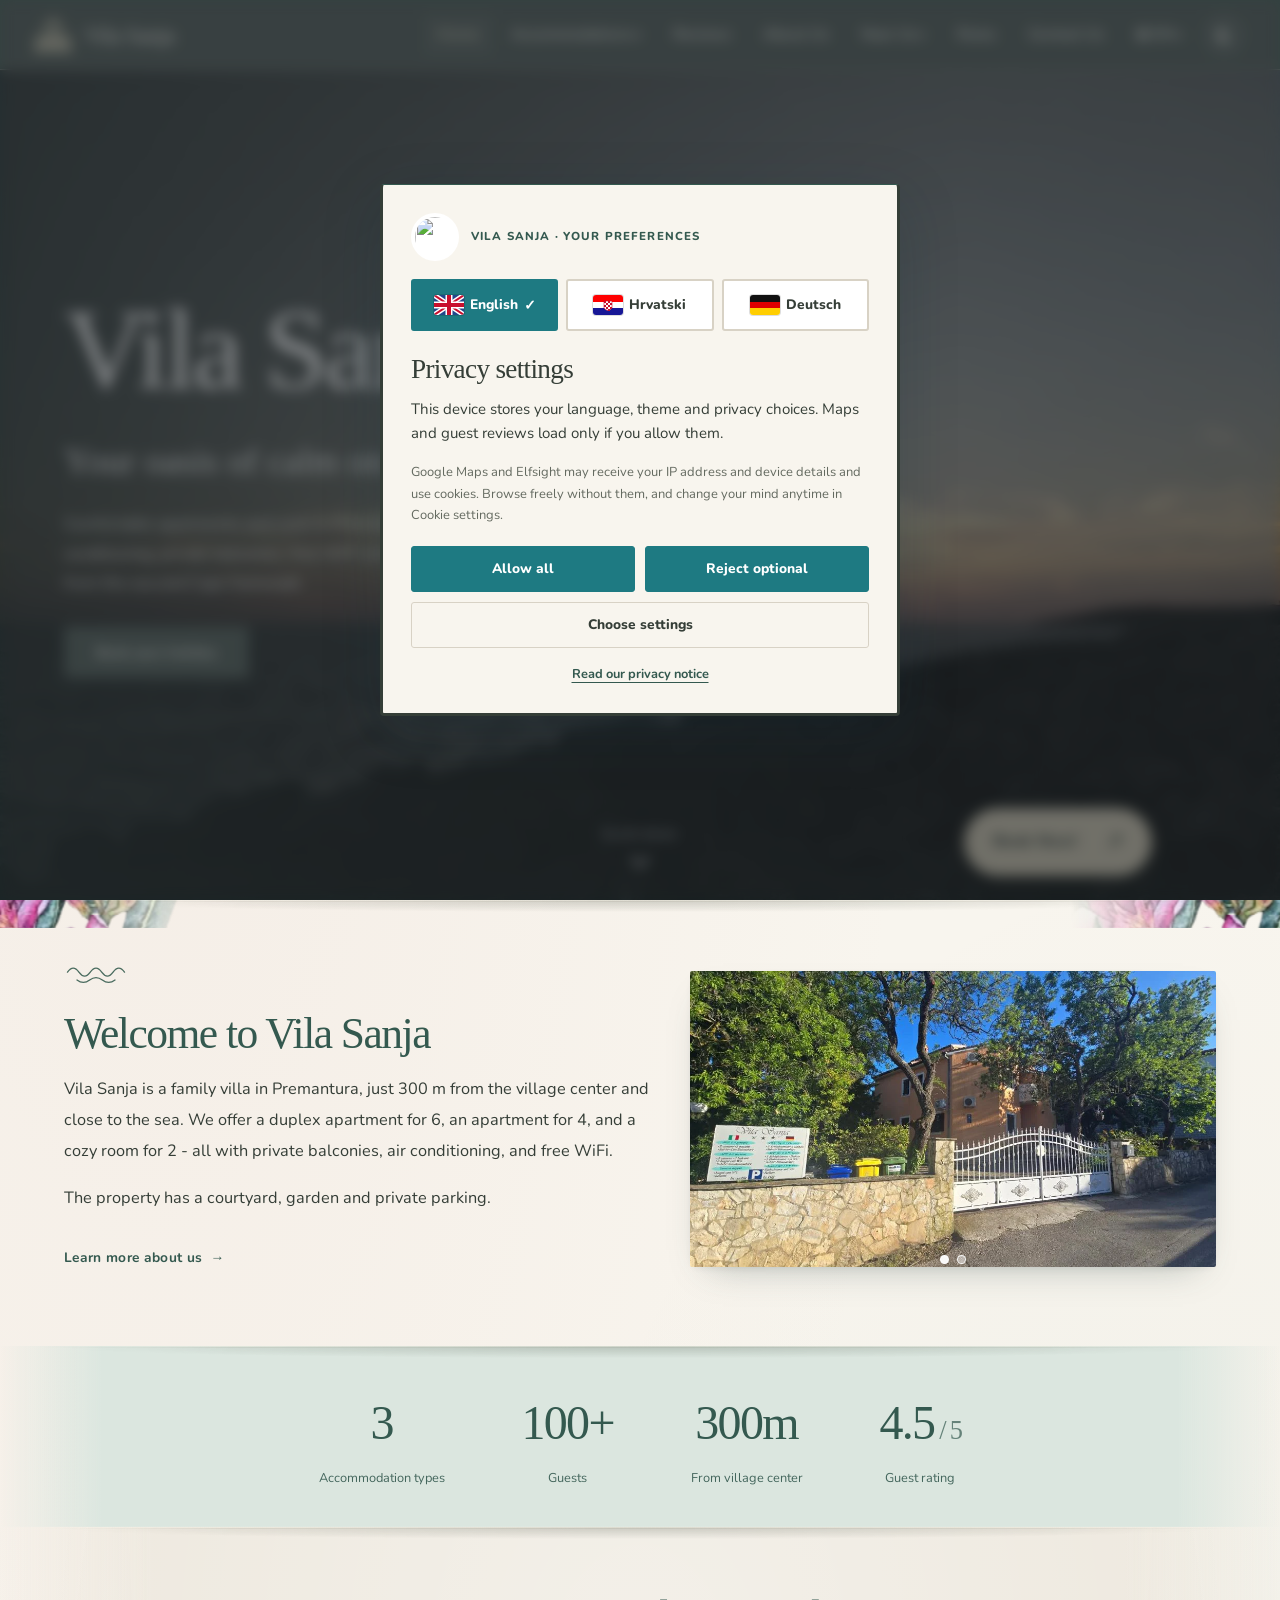
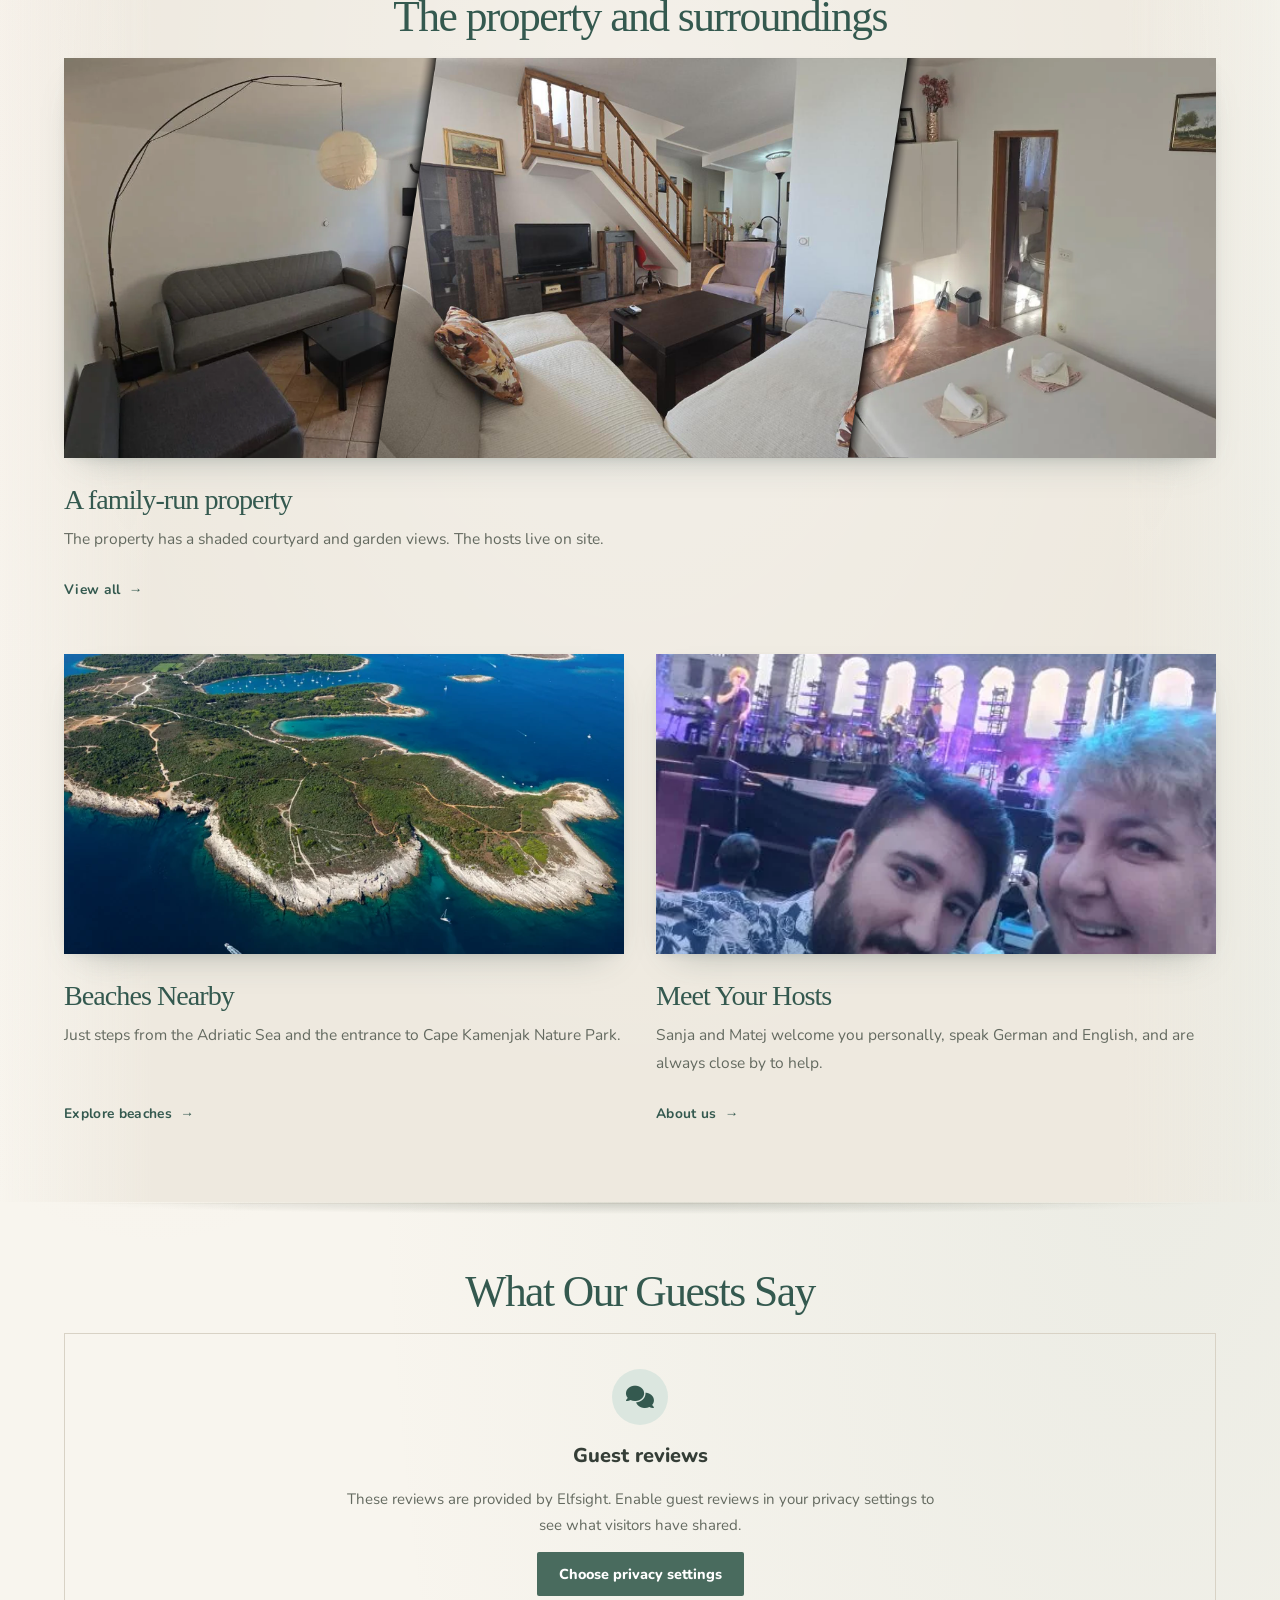
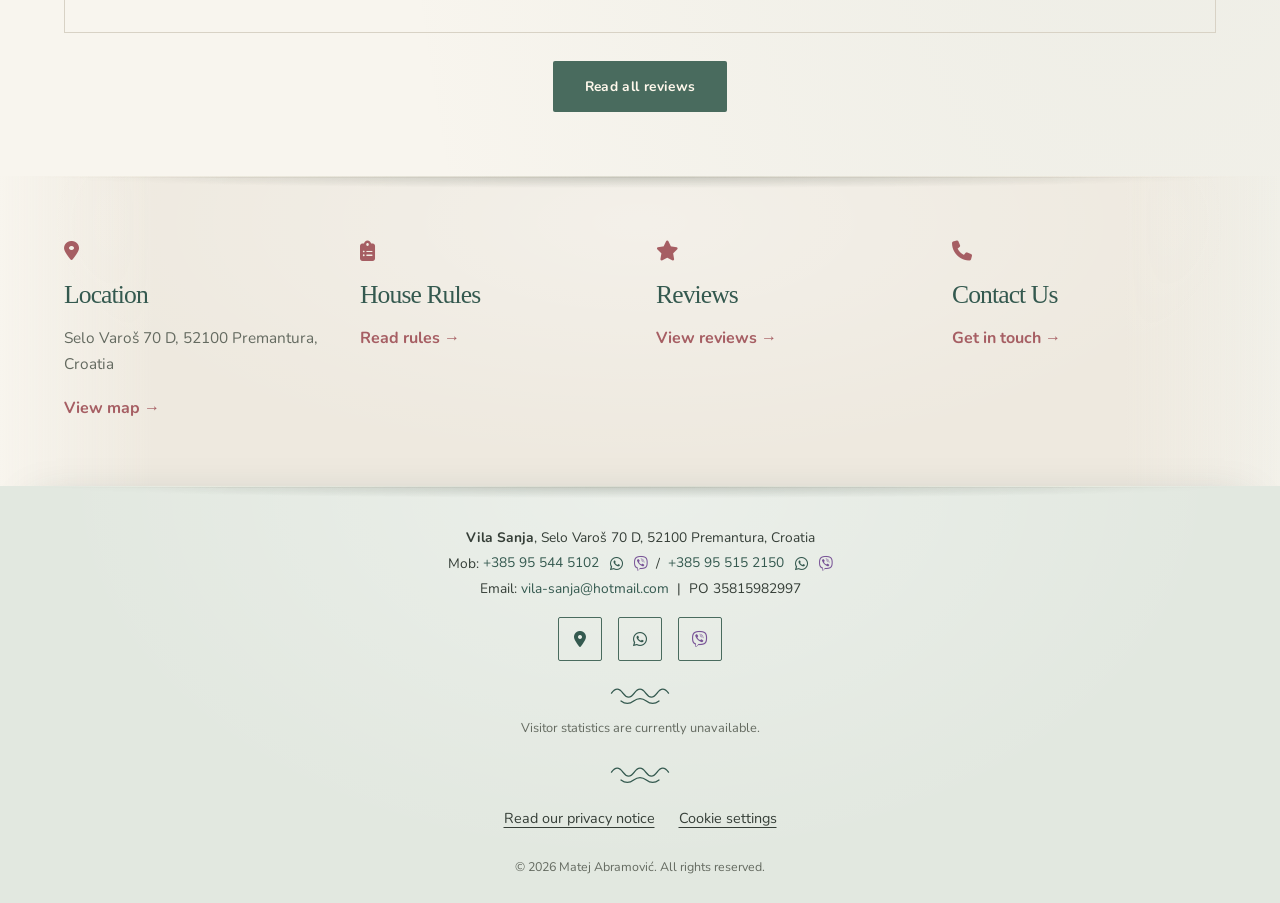
==== commit 25bbeb9f: "Give light mode review bubbles sage fill and defined edges" ====
--- a/index.html
+++ b/index.html
@@ -326,7 +326,7 @@
 });
 </script>
 <button class="back-to-top" id="back-to-top-btn" aria-label="Back to top"><i class="fa-solid fa-chevron-up"></i></button>
-<script src="privacy-consent.js?v=20261031-white-review-header"></script>
+<script src="privacy-consent.js?v=20261031-defined-bubbles"></script>
 <script src="site.js?v=20261031-booking-footer"></script>
 </body>
 </html>
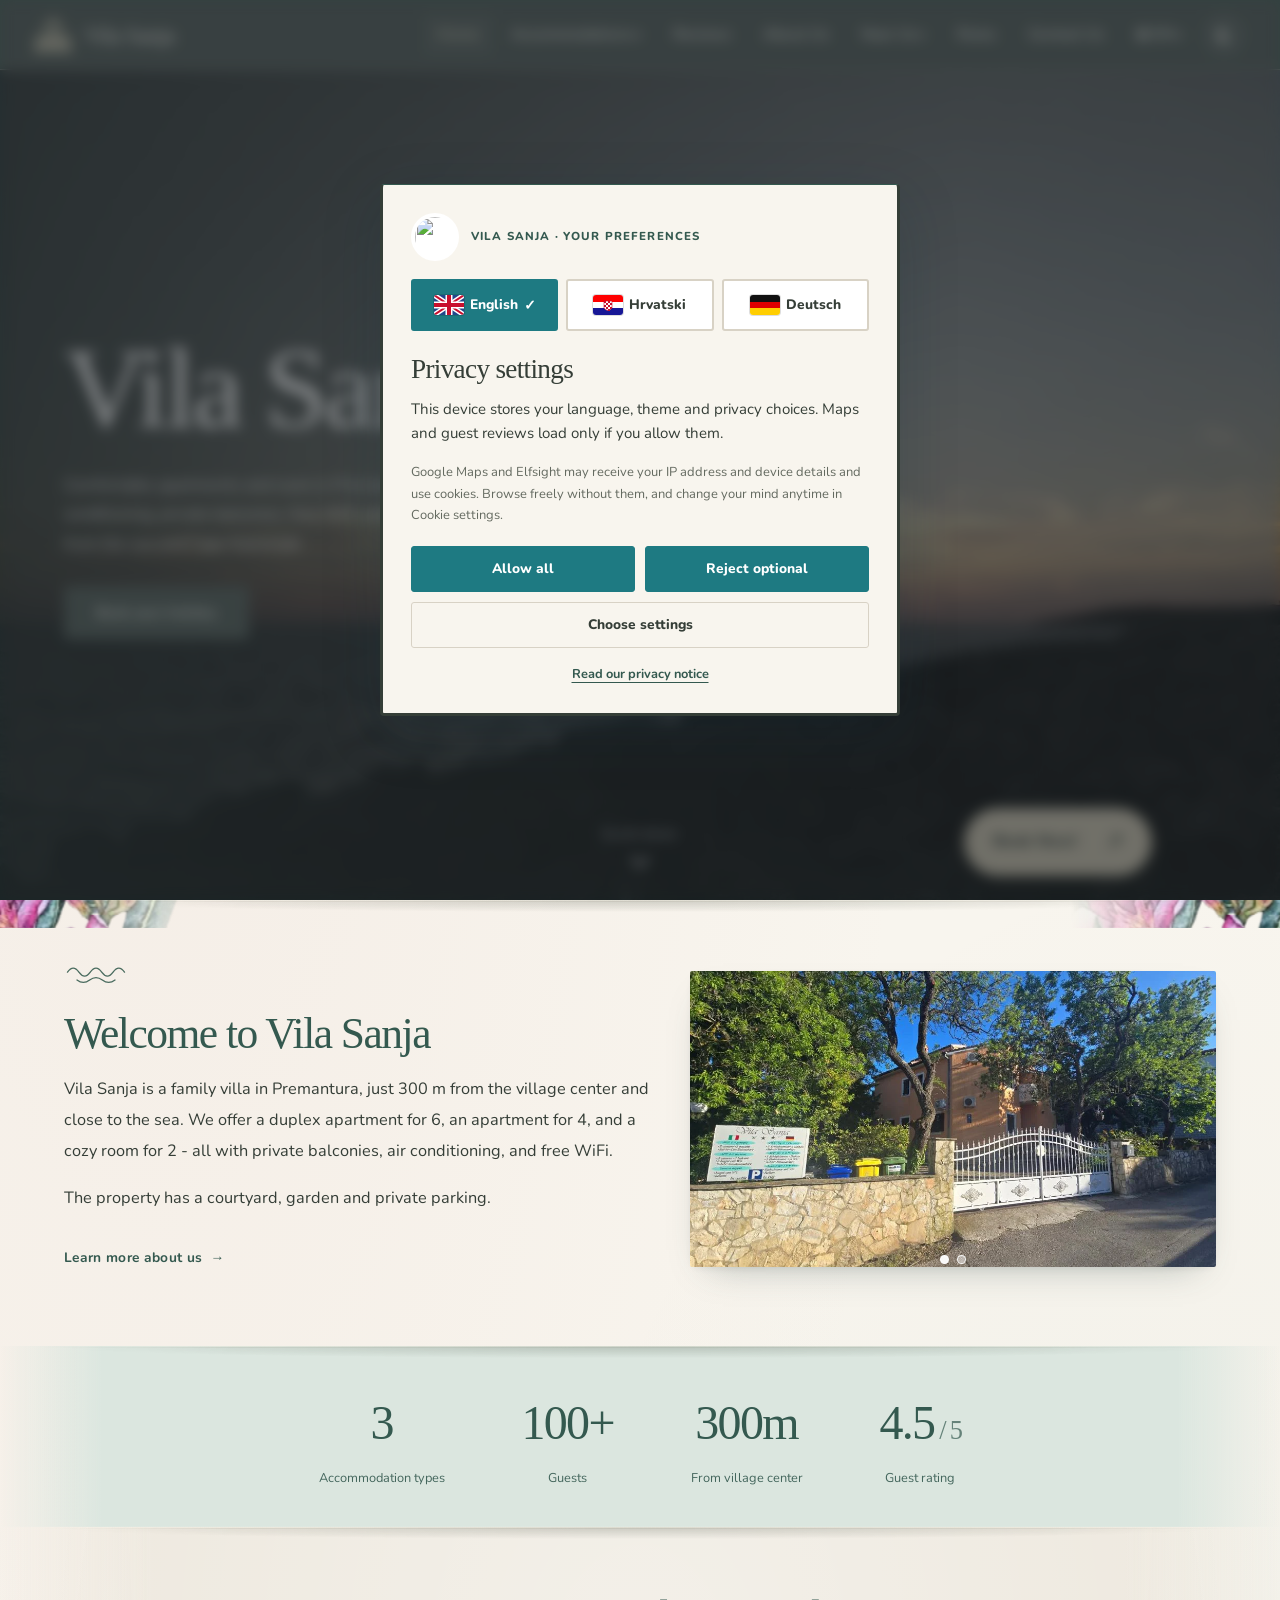
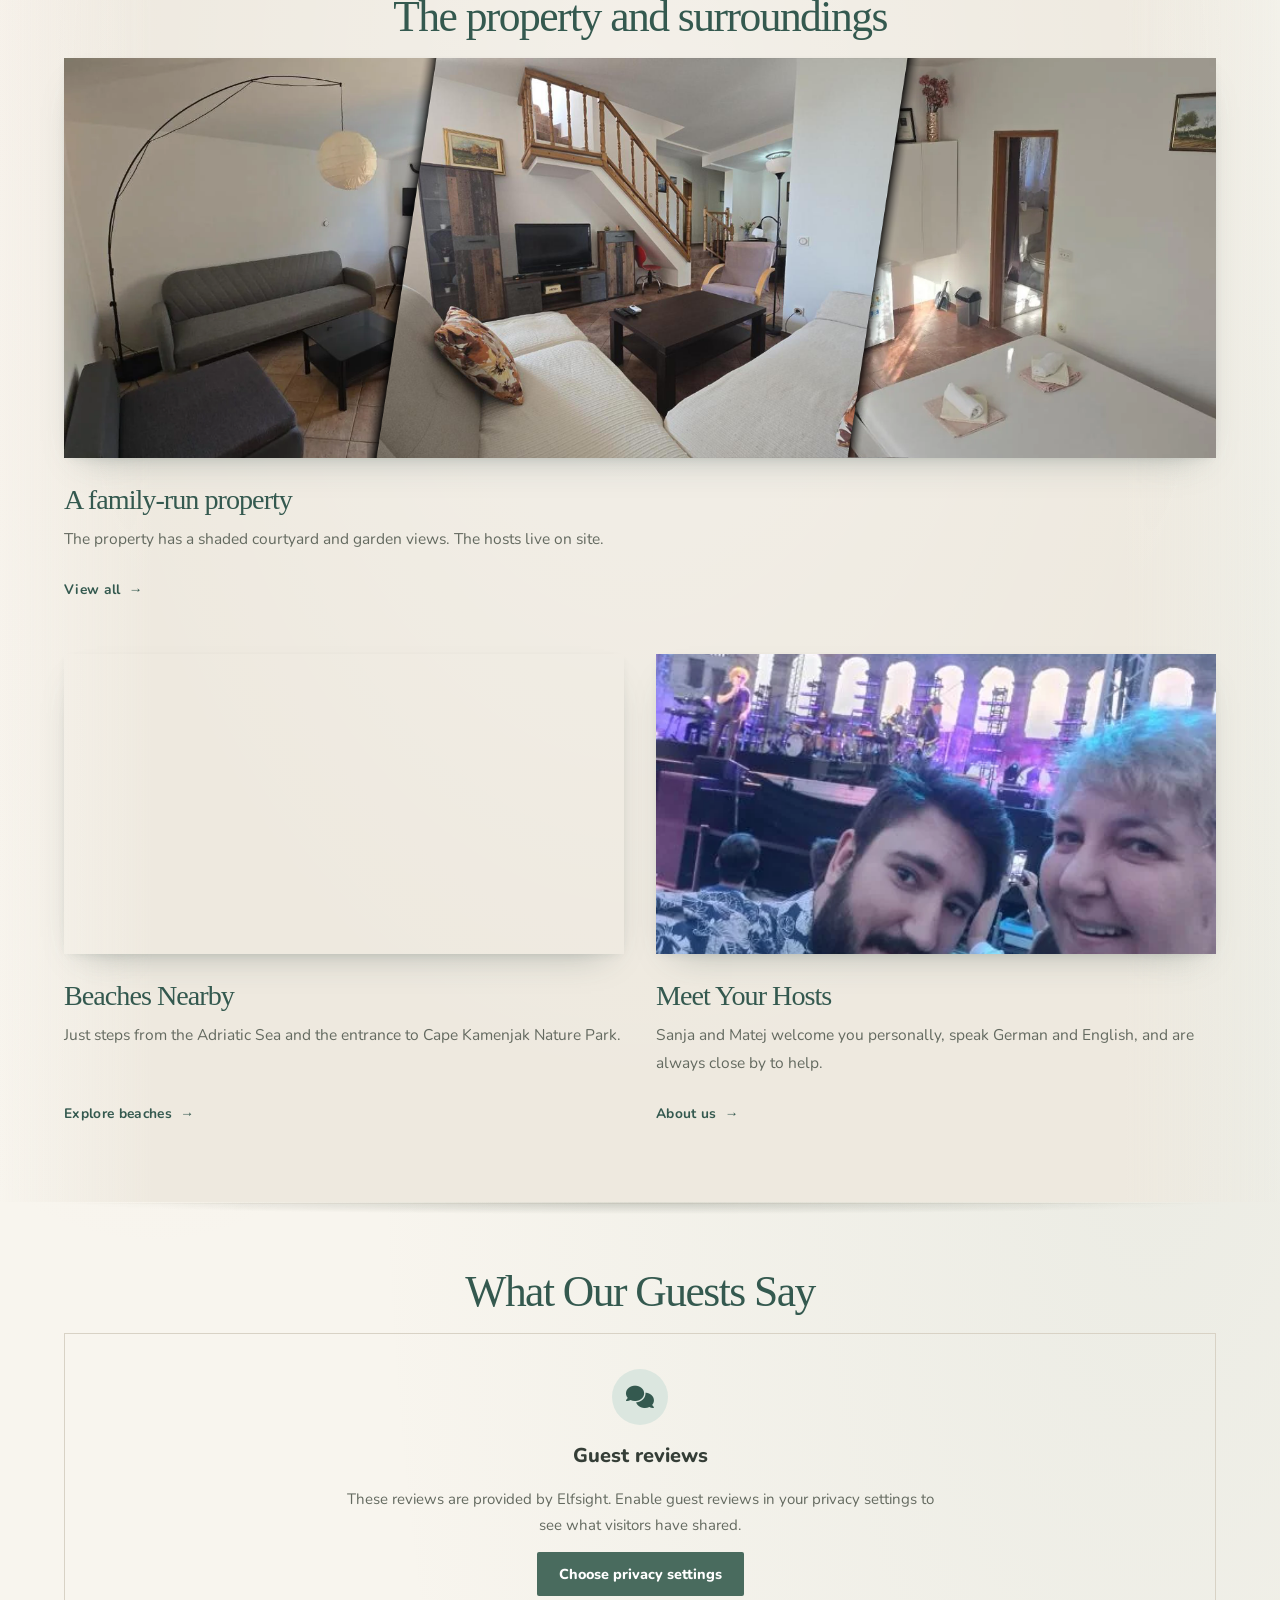
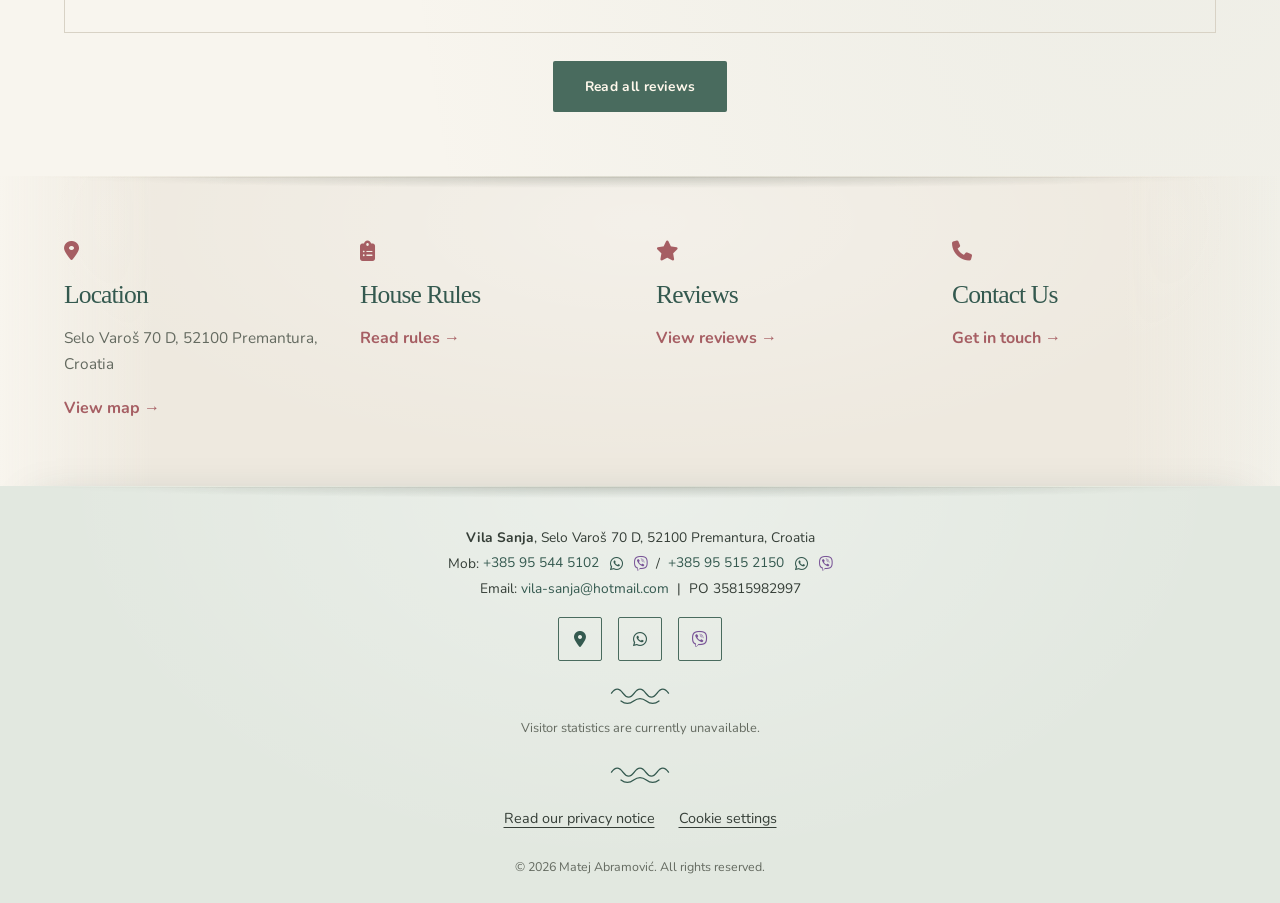
==== commit a5cdb359: "Remove homepage oasis tagline in all languages" ====
--- a/index.html
+++ b/index.html
@@ -132,7 +132,6 @@
     <section class="hero" id="hero">
         <div class="hero-content">
             <h1>Vila Sanja</h1>
-            <h2 data-i18n="idx.hero.sub">Your oasis of calm on the Adriatic</h2>
             <p data-i18n="idx.hero.desc">Comfortable apartments and room in Premantura, Istria. Air conditioning, private balconies, free WiFi and parking. Just minutes from the sea and Cape Kamenjak.</p>
             <a href="contact.html" class="cta-button" data-i18n="idx.hero.cta">Book your holiday</a>
         </div>
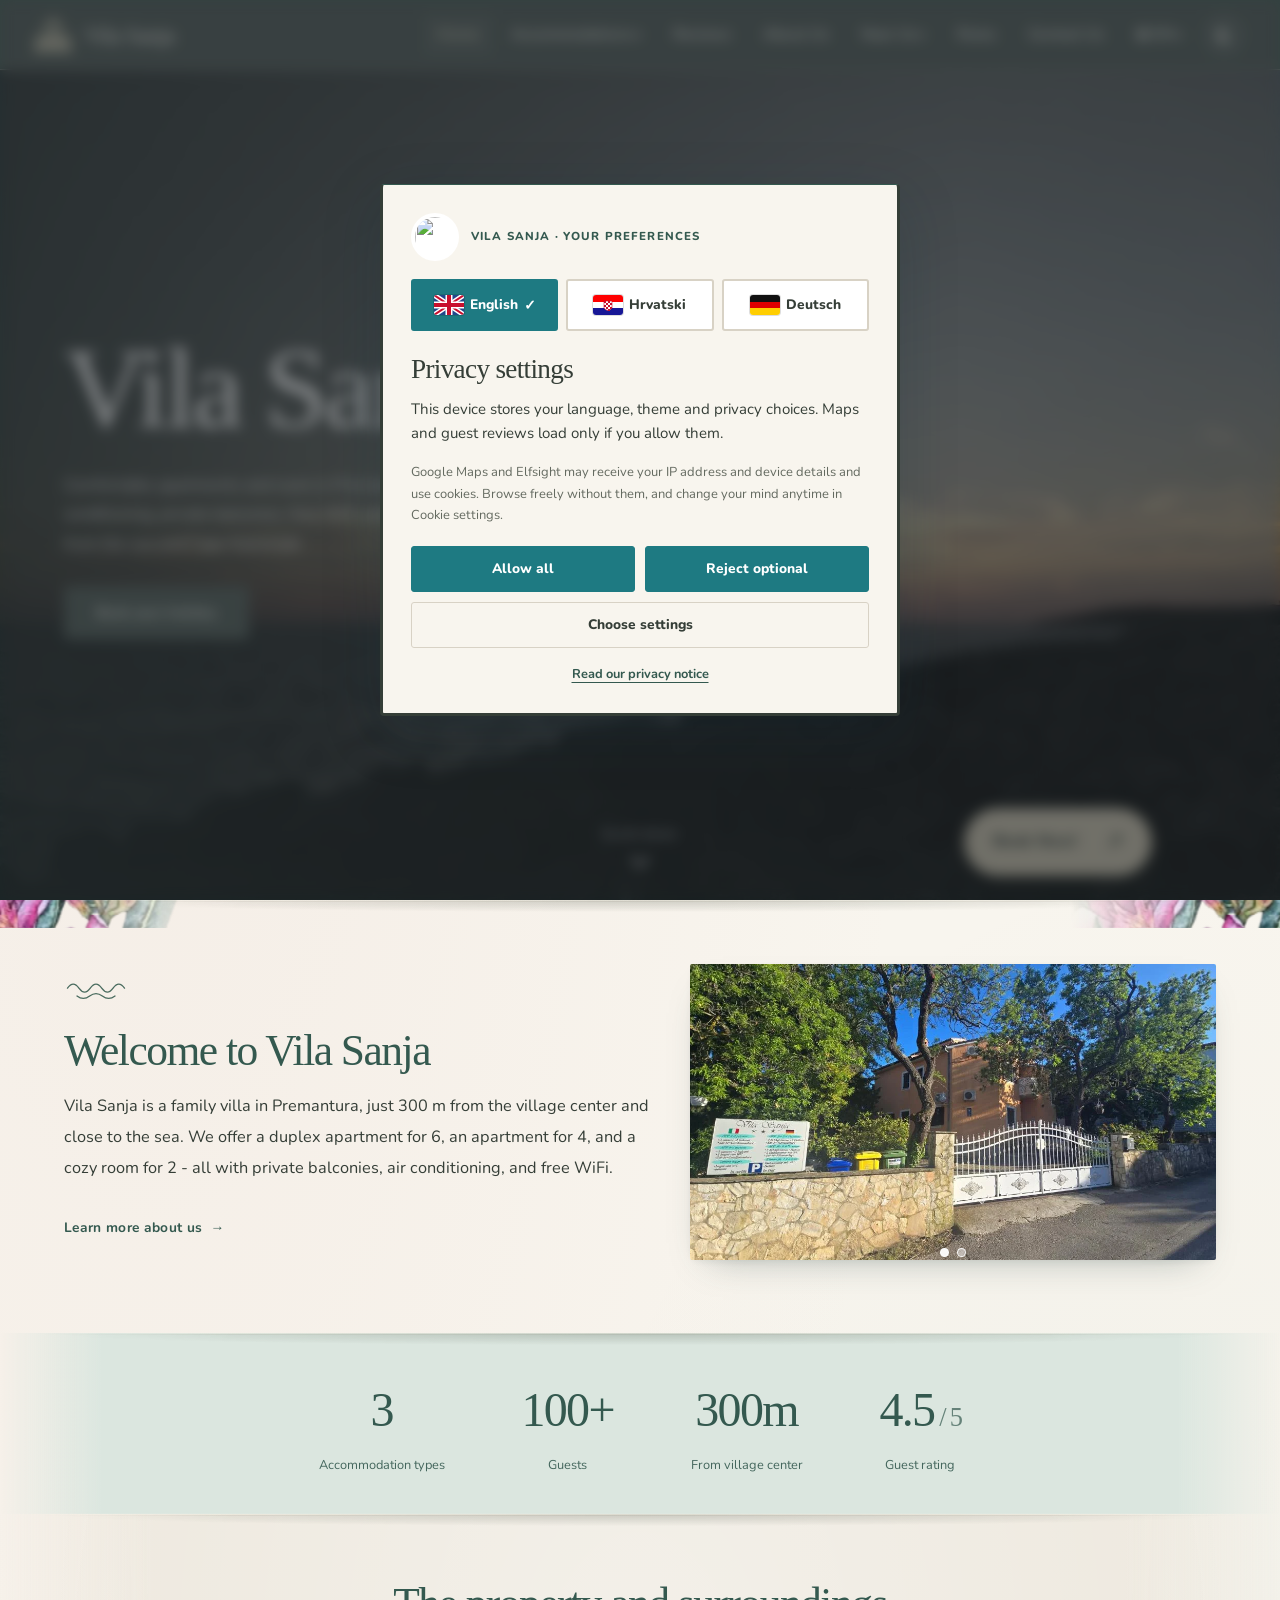
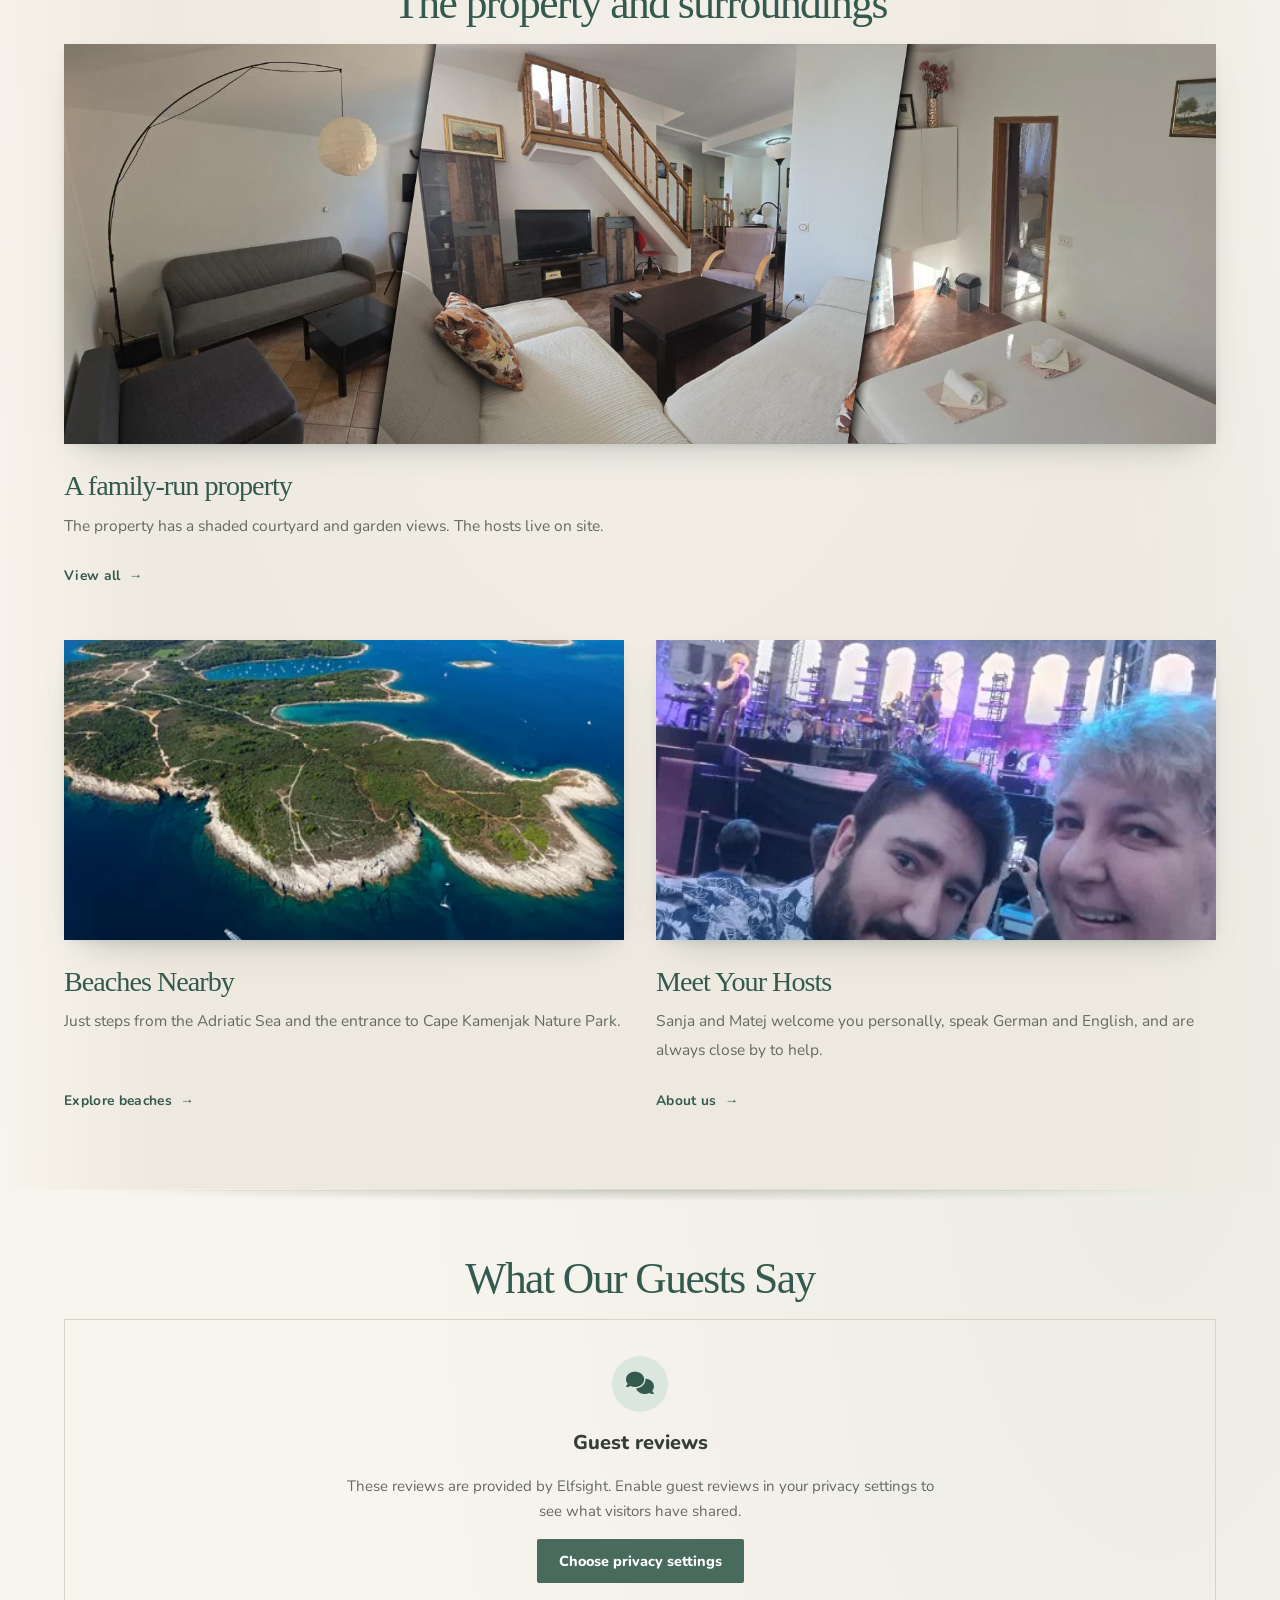
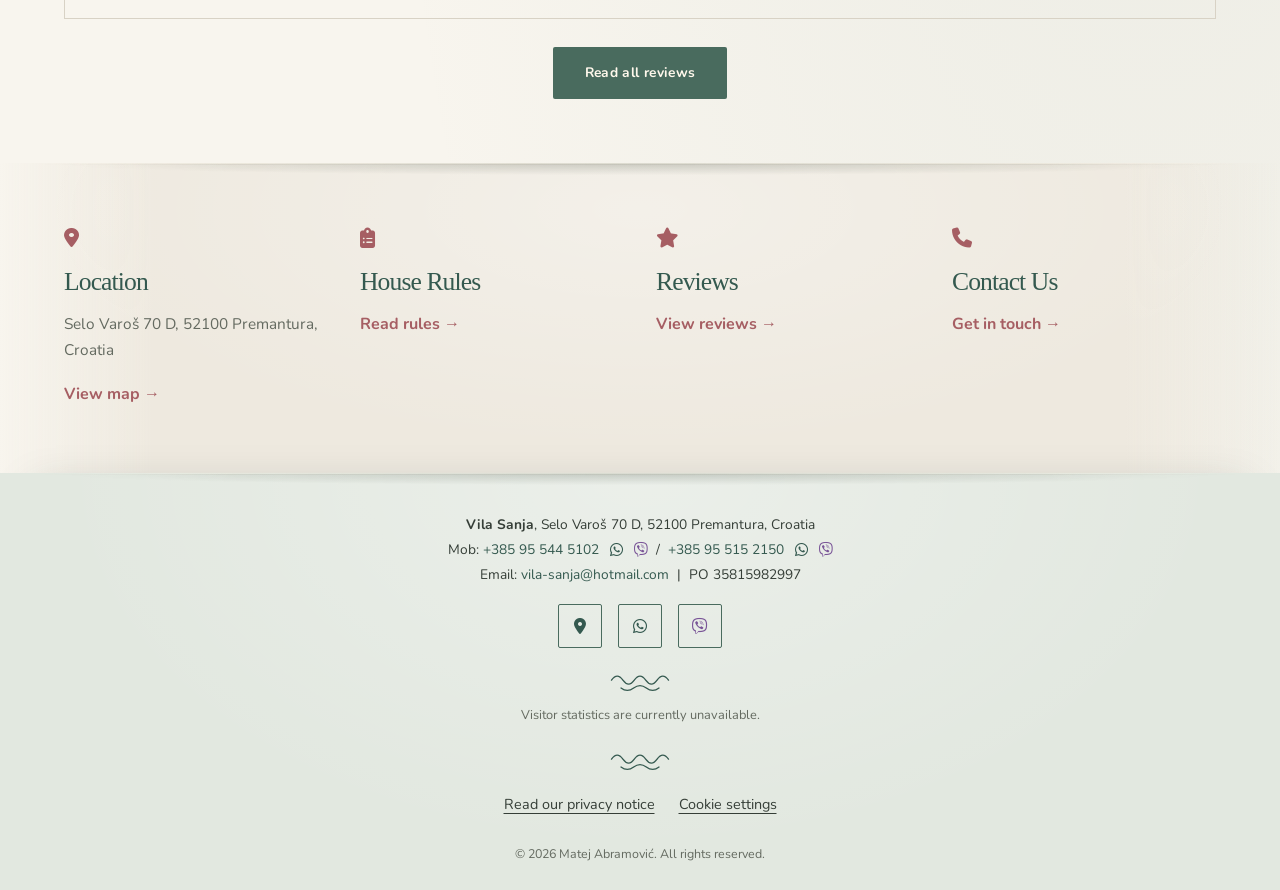
==== commit 27a3a2c8: "Remove redundant courtyard garden and parking homepage sentence" ====
--- a/index.html
+++ b/index.html
@@ -148,7 +148,6 @@
                 <div class="divider" aria-hidden="true"></div>
                 <h2 data-i18n="idx.about.title">Welcome to Vila Sanja</h2>
                 <p data-i18n="idx.about.p1">Vila Sanja is a family villa in Premantura, just 300 m from the village center and close to the sea. We offer a duplex apartment for 6, an apartment for 4, and a cozy room for 2 - all with private balconies, air conditioning, and free WiFi.</p>
-                <p data-i18n="idx.about.p2">The property has a courtyard, garden and private parking.</p>
                 <a href="about.html" class="cta-button sea u-34" data-i18n="idx.about.btn">Learn more about us</a>
             </div>
             <div class="about-img">
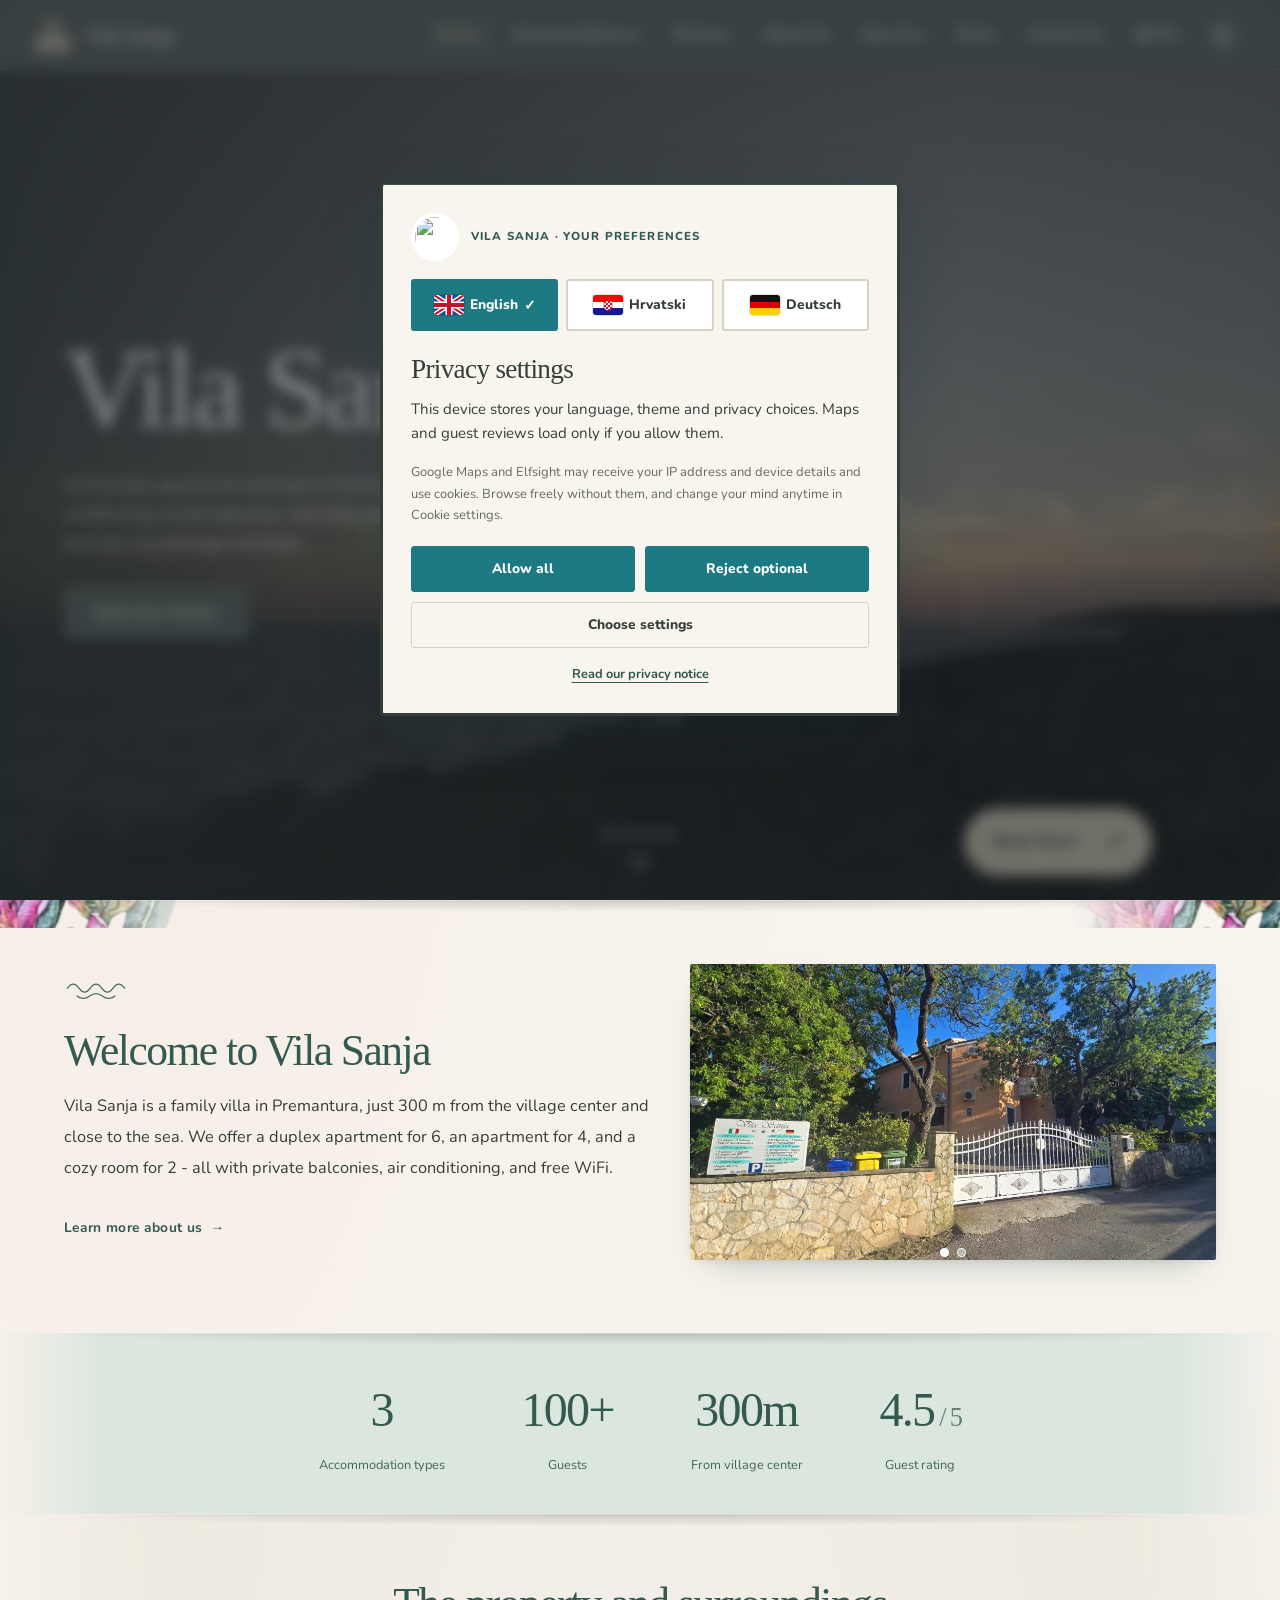
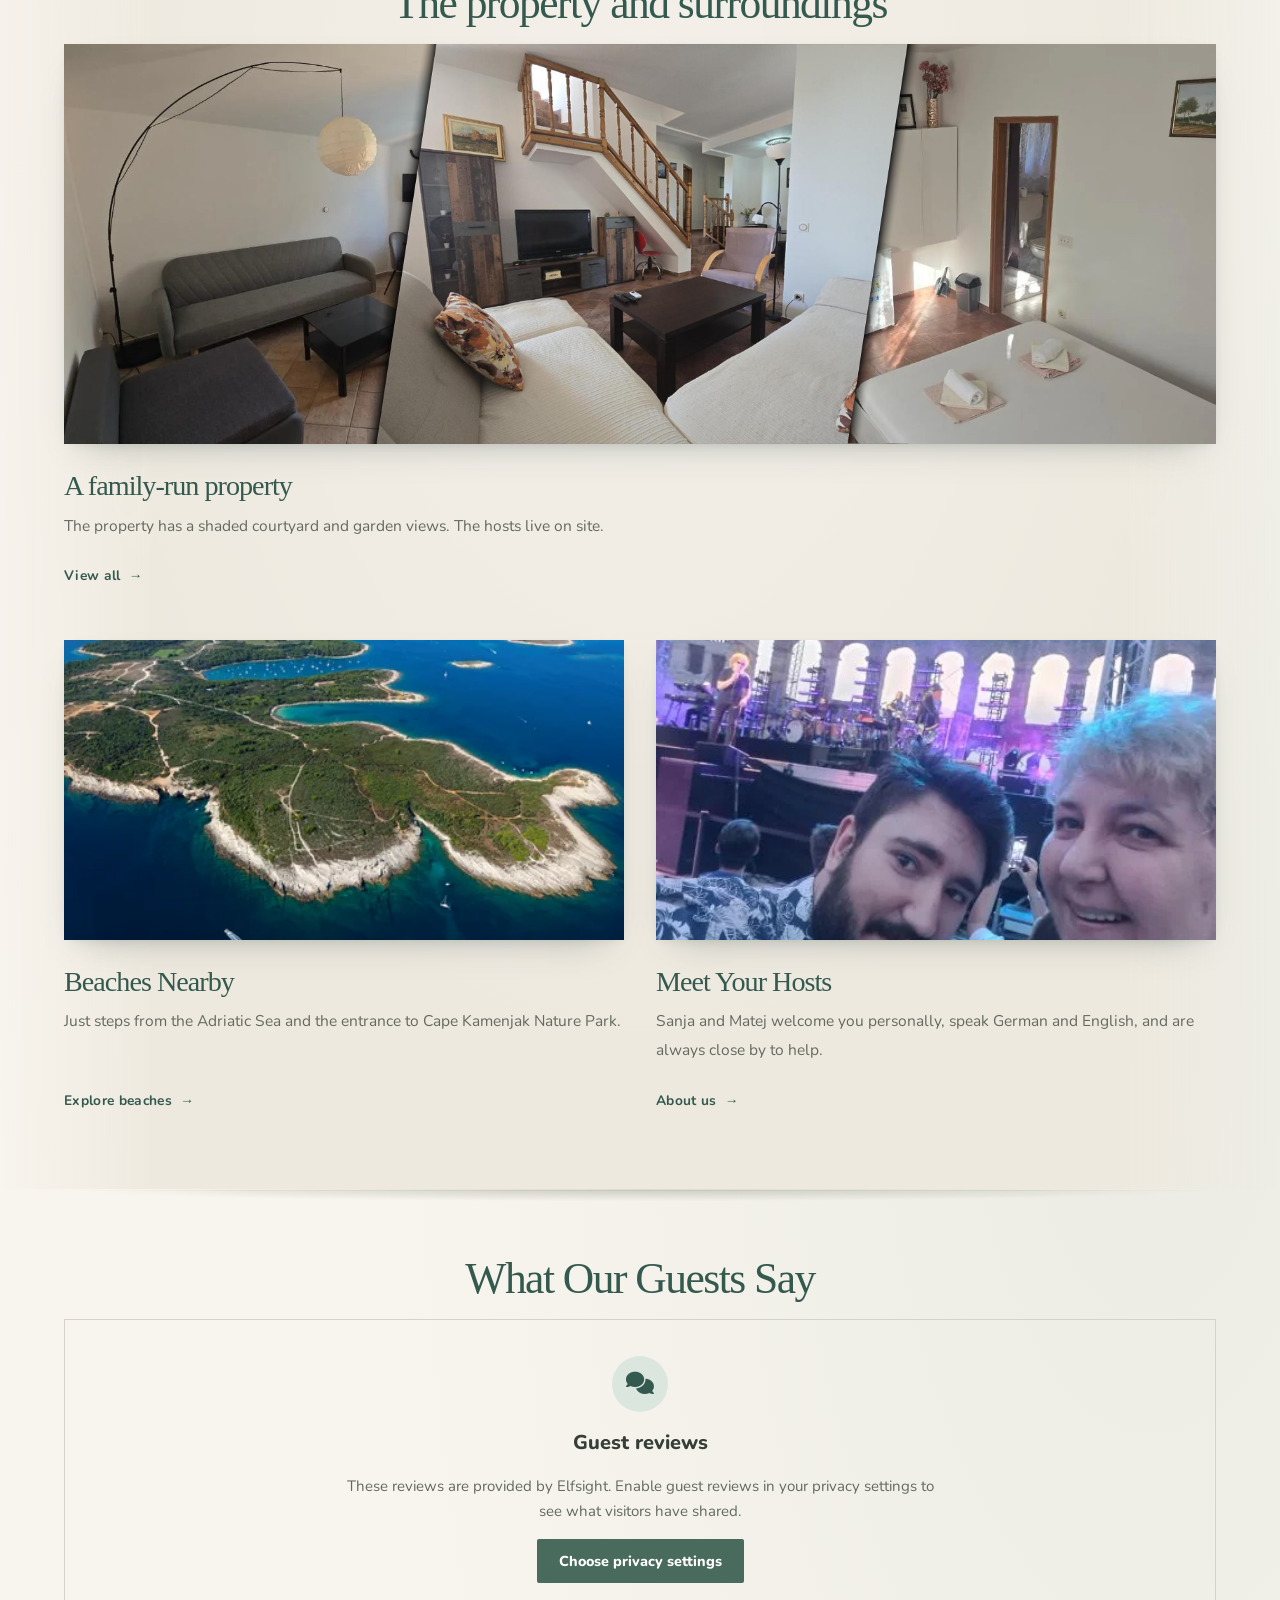
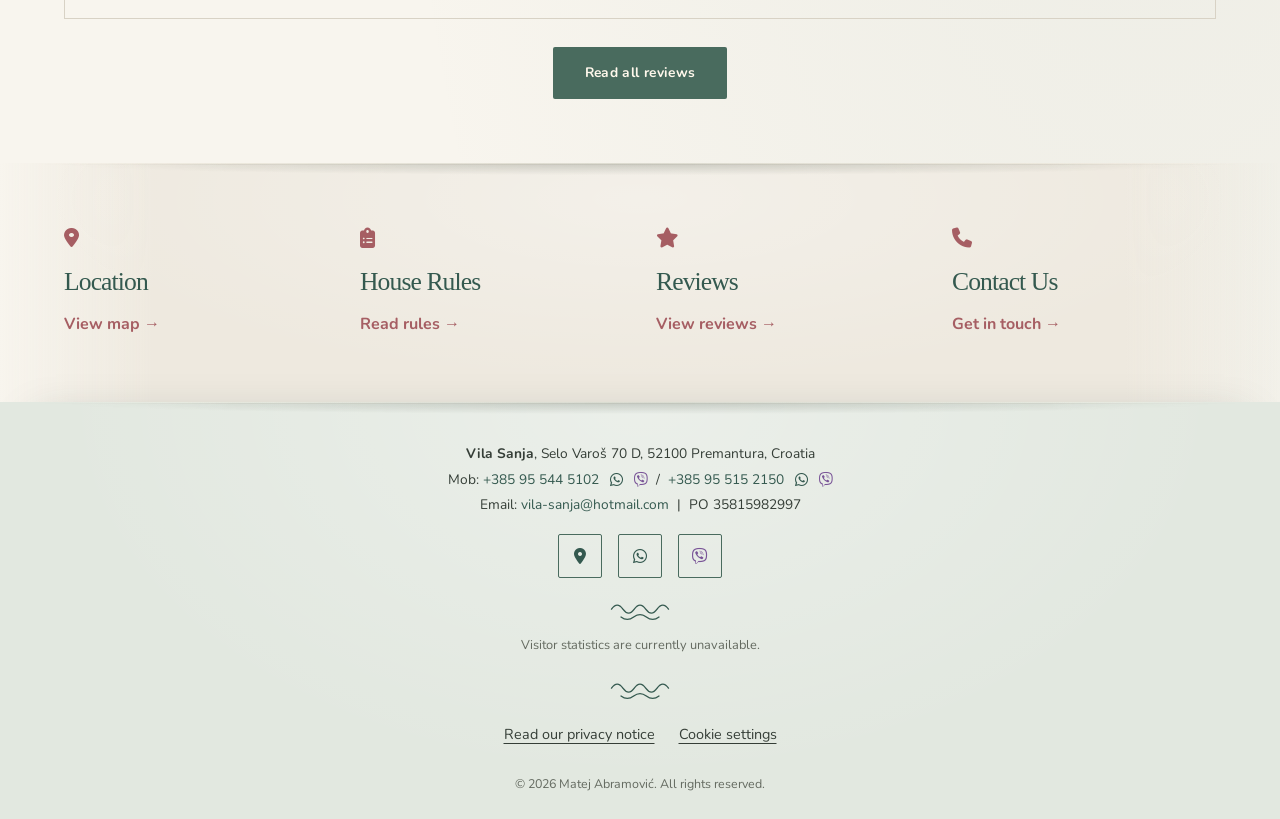
==== commit 27b8584e: "Remove repeated address from homepage location card" ====
--- a/index.html
+++ b/index.html
@@ -224,7 +224,6 @@
                 <div class="info-card">
                     <i class="fa-solid fa-location-dot u-40"></i>
                     <h2 data-i18n="idx.info.loc.title">Location</h2>
-                    <p data-i18n="idx.info.loc.addr">Selo Varoš 70 D, 52100 Premantura, Croatia</p>
                     <a href="contact.html" data-i18n="idx.info.loc.link">View map &rarr;</a>
                 </div>
                 <div class="info-card">
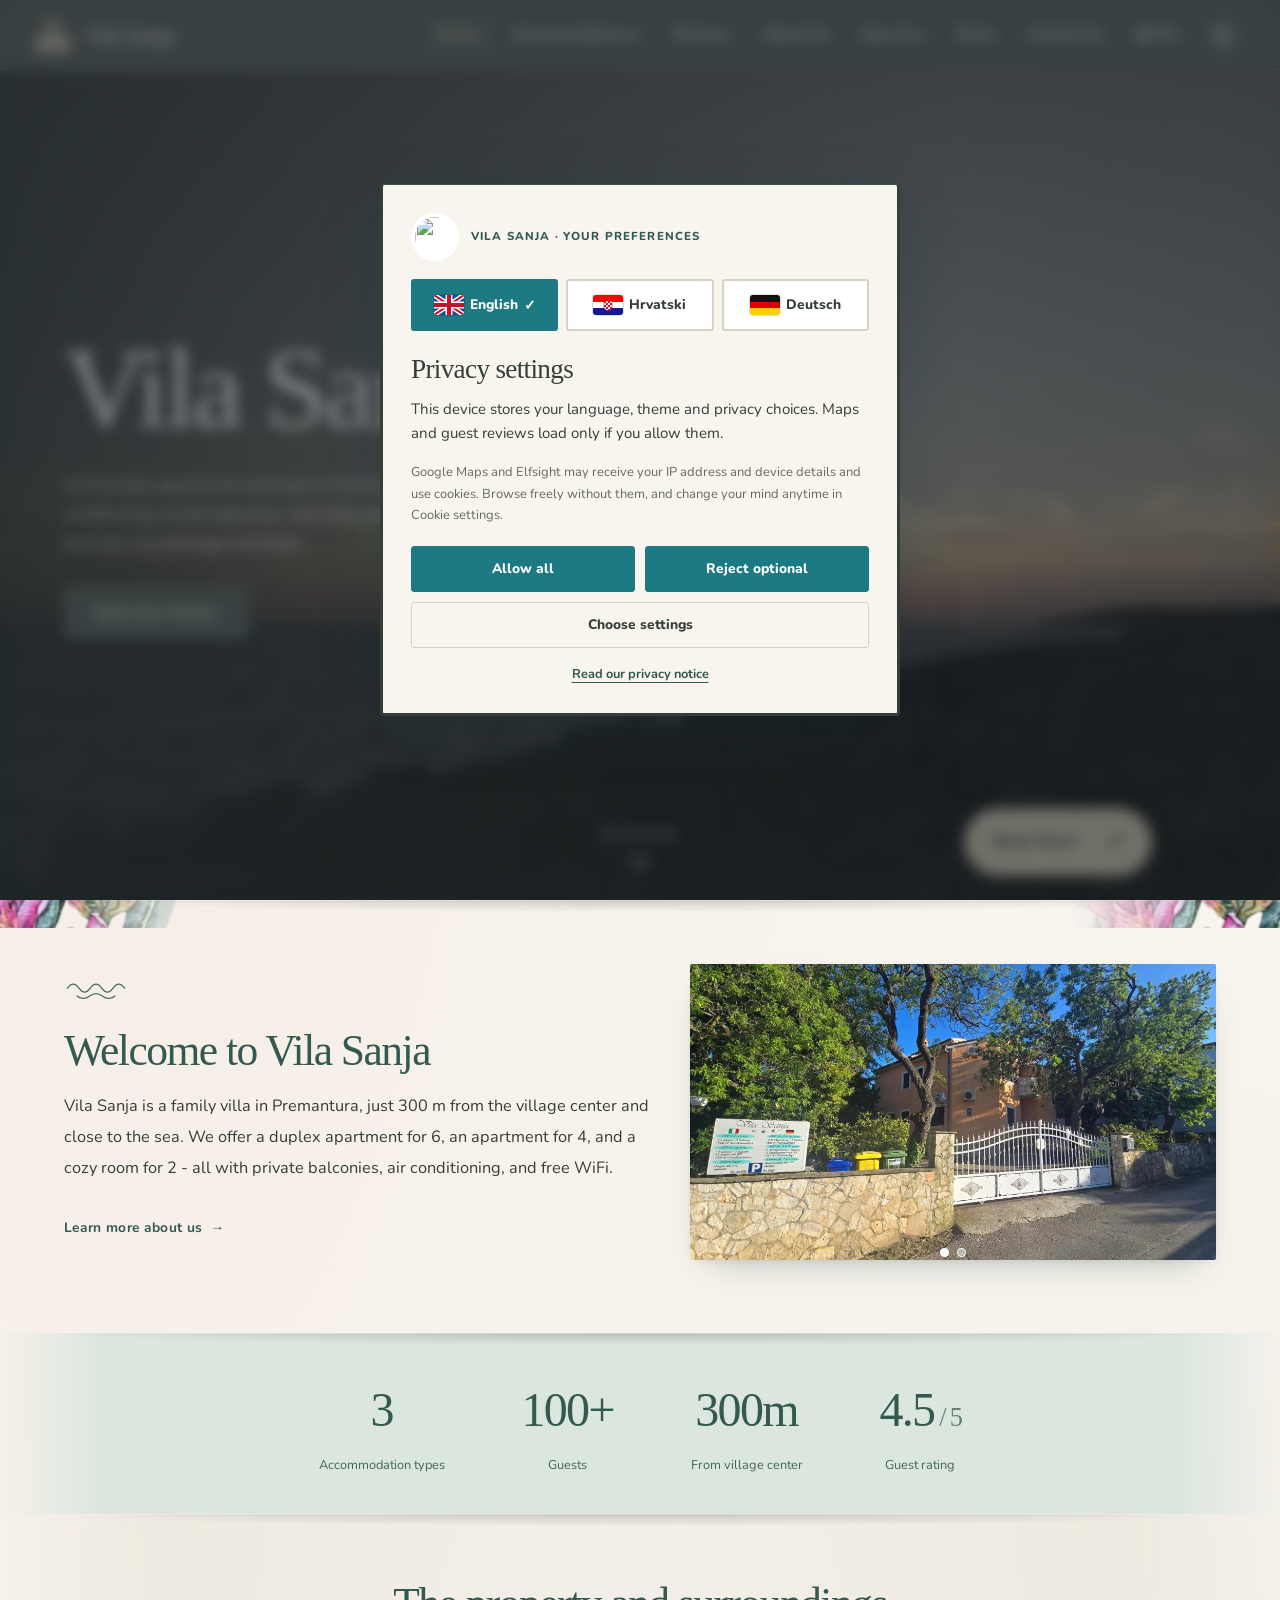
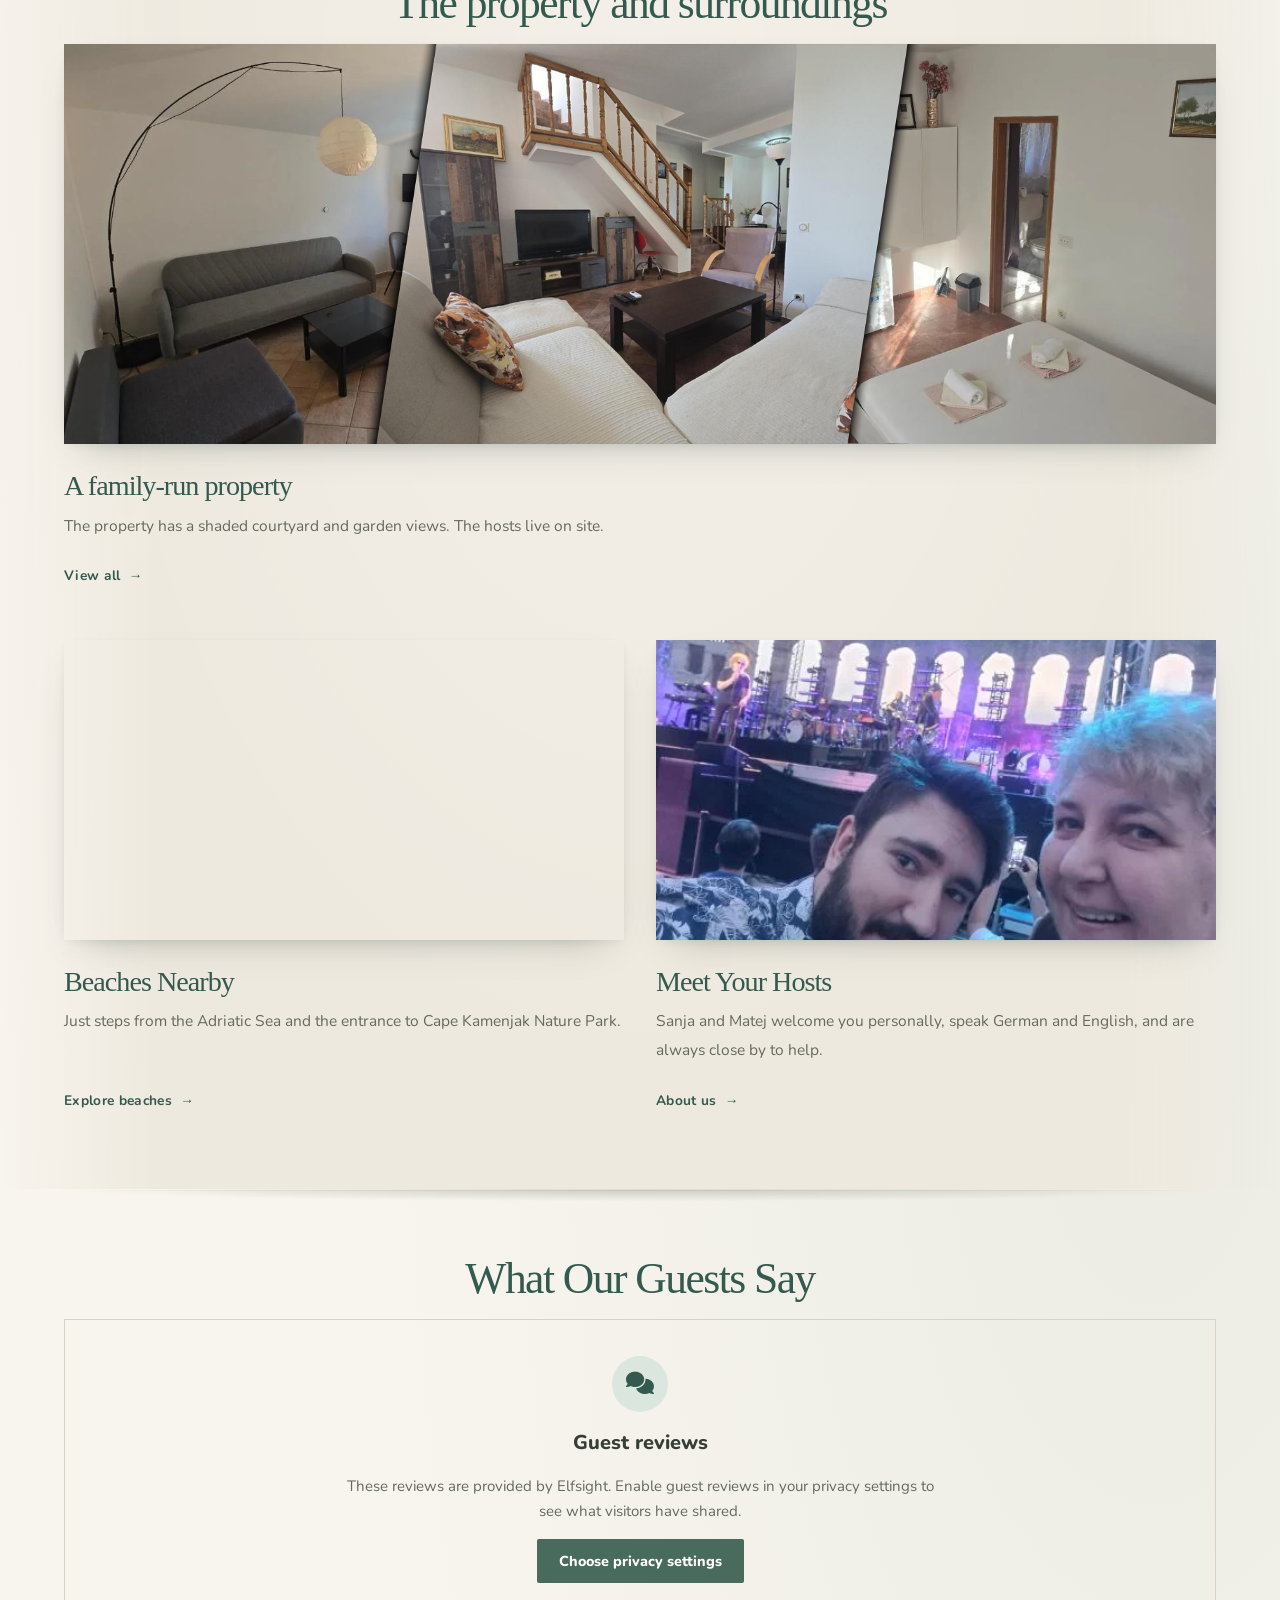
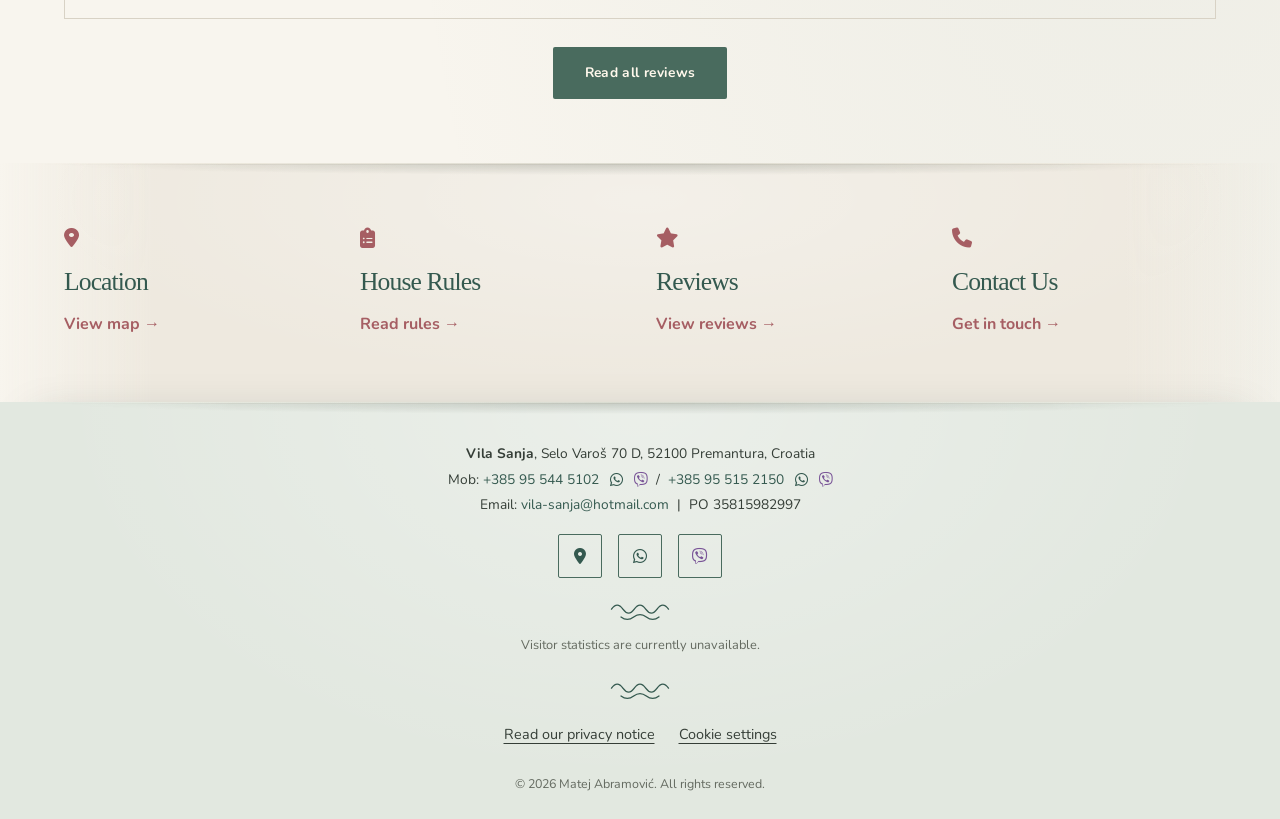
==== commit 8e8a2580: "Define review viewport cutoff with soft edges and shadows" ====
--- a/index.html
+++ b/index.html
@@ -19,7 +19,7 @@
     <meta name="twitter:description" content="Stay at Vila Sanja in Premantura, Istria. Comfortable accomodations for all parties, just minutes from the sea and Cape Kamenjak.">
     <meta name="twitter:image" content="https://vilasanja.com/images/index/Vila%20Sanja_banner.png">
     <link rel="preload" as="image" href="images/optimized/depo/sunset.webp">
-    <link rel="stylesheet" href="styles.css?v=20261031-viber-links">
+    <link rel="stylesheet" href="styles.css?v=20261031-review-cutoff">
     <script>try{document.documentElement.setAttribute('data-theme',localStorage.getItem('vs-theme')||'light')}catch(e){}</script>
     <meta name="robots" content="index, follow, max-image-preview:large">
     <meta property="og:image:alt" content="Vila Sanja accommodation in Premantura, Istria">
--- a/styles.css
+++ b/styles.css
@@ -4724,3 +4724,30 @@
 body .viber-link:hover, body .f-viber:hover { color: #563676; }
 [data-theme="dark"] .viber-link, [data-theme="dark"] .f-viber { color: #cfb5e5; }
 [data-theme="dark"] .viber-link:hover, [data-theme="dark"] .f-viber:hover { color: #e8d6f6; }
+
+@media (max-width: 750px) {
+    .page-index .info-grid { grid-template-columns: 1fr; gap: 0; }
+    .page-index .info-grid .info-card { position: relative; padding: 28px 0; }
+    .page-index .info-grid .info-card:first-child { padding-top: 0; }
+    .page-index .info-grid .info-card:last-child { padding-bottom: 0; }
+    .page-index .info-grid .info-card + .info-card::before {
+        content: "";
+        position: absolute;
+        top: 0;
+        left: 0;
+        width: 100%;
+        height: 1px;
+        background: linear-gradient(to right, var(--sea-deep), transparent 90%);
+        opacity: .3;
+        pointer-events: none;
+    }
+}
+
+/* Frame the review viewport so scrolling content has a deliberate cutoff. */
+body [data-elfsight-widget]:not([hidden]) {
+    position: relative;
+    padding: 10px 0;
+    border-block: 1px solid var(--border);
+    box-shadow: 0 -6px 12px -12px var(--edge-shadow), 0 8px 16px -14px var(--edge-shadow);
+}
+body iframe[data-elfsight-frame] { display: block; }
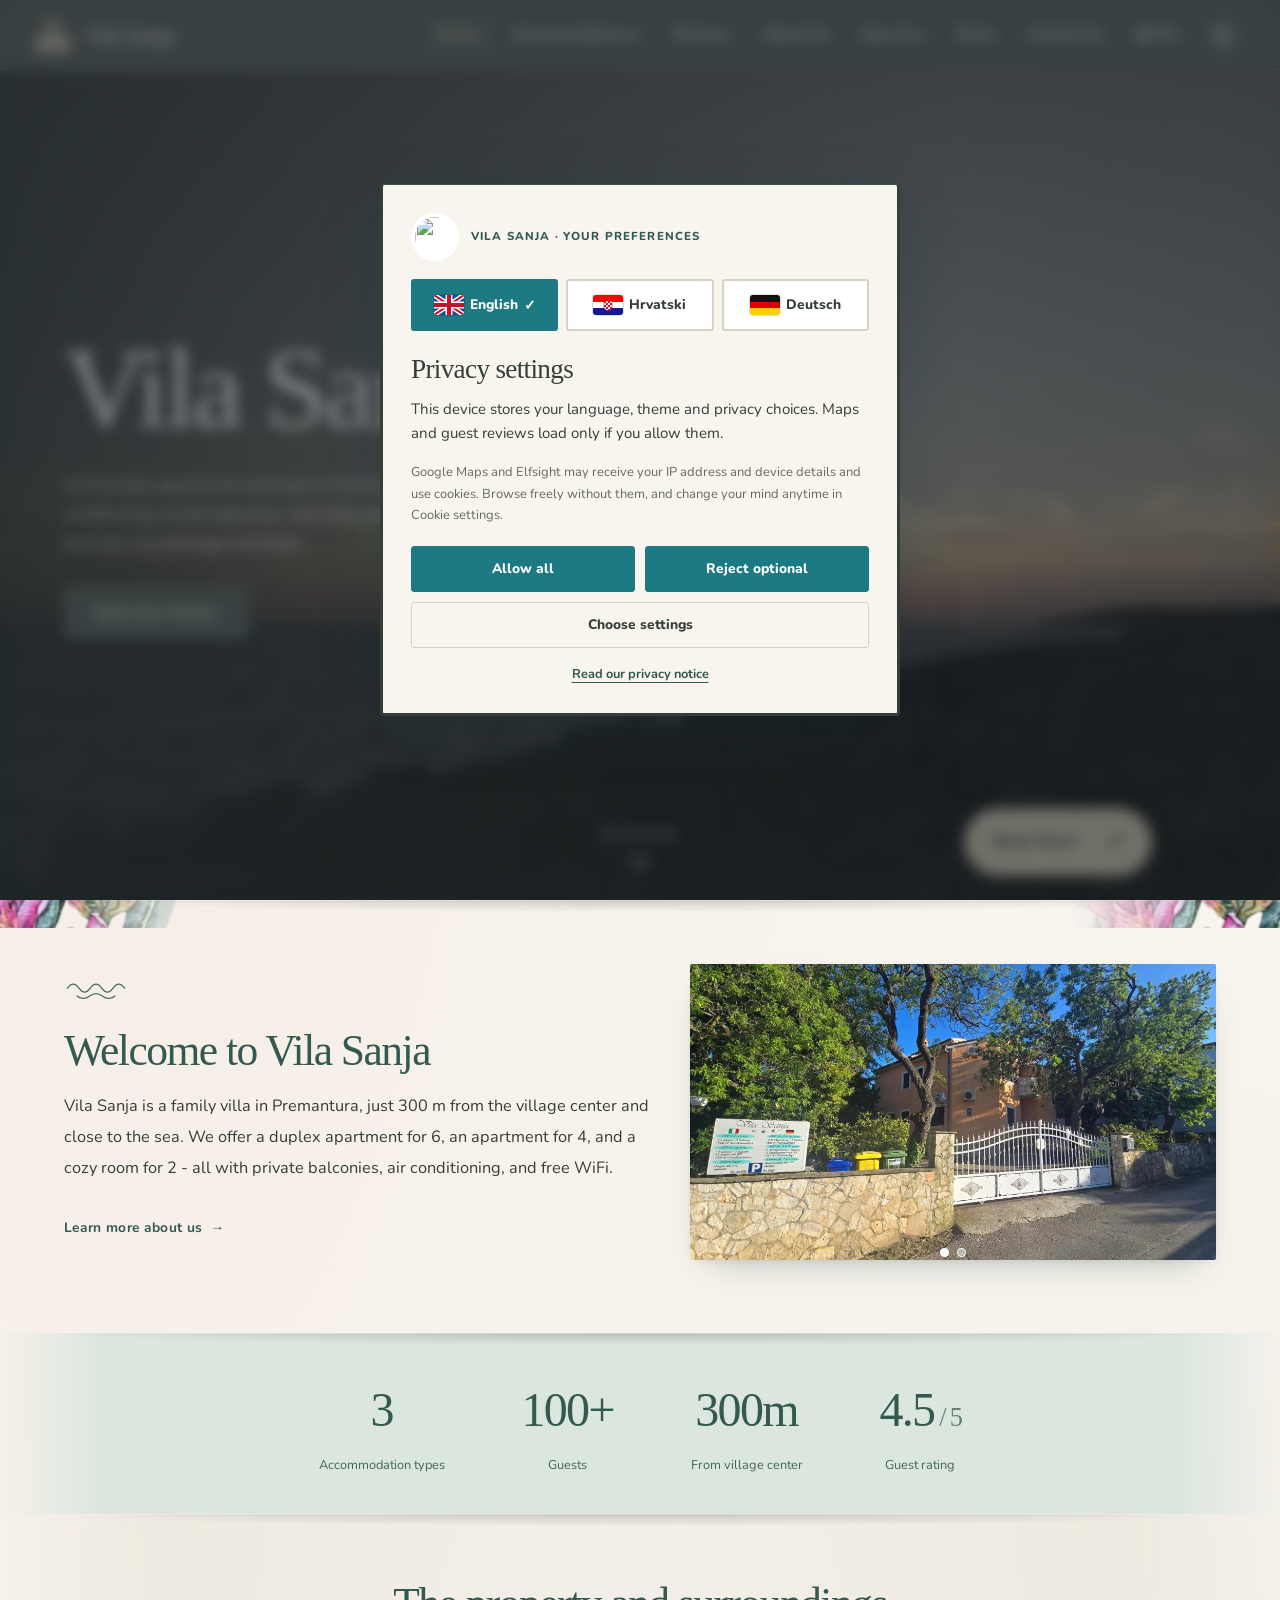
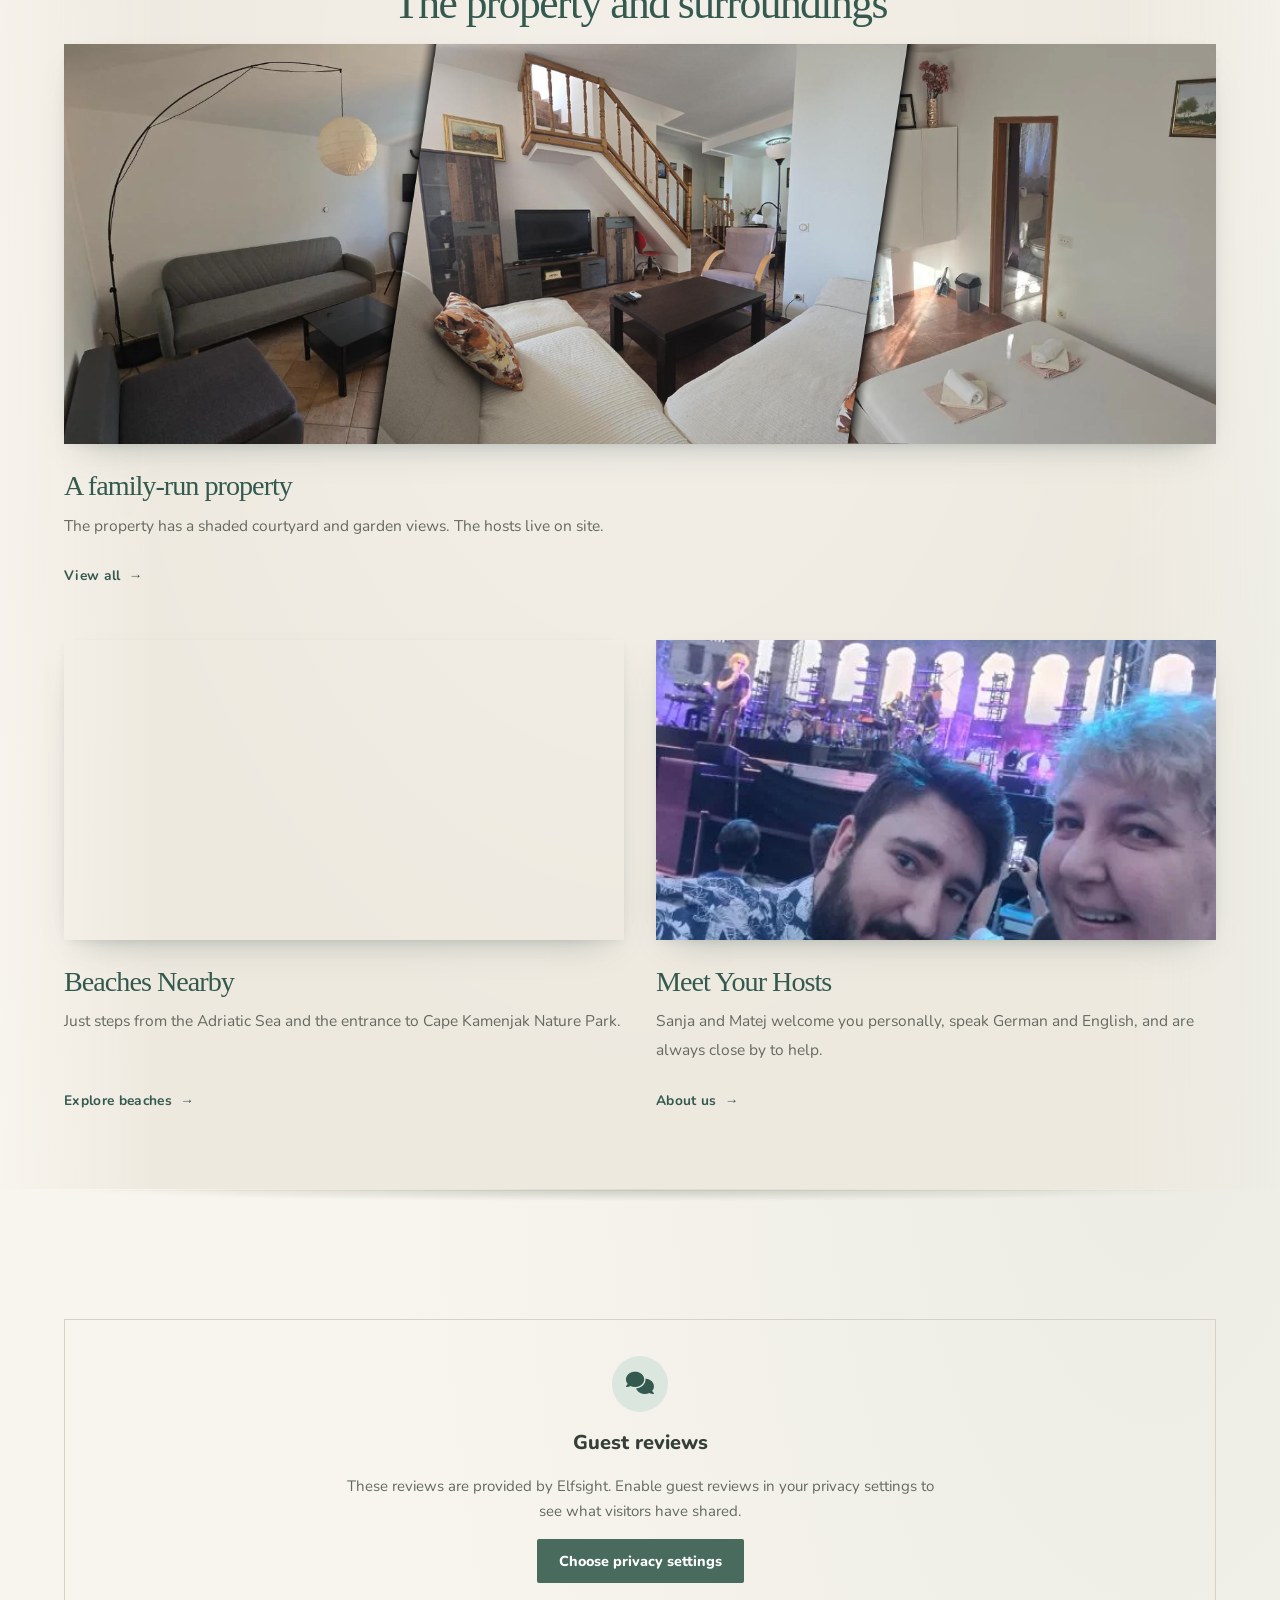
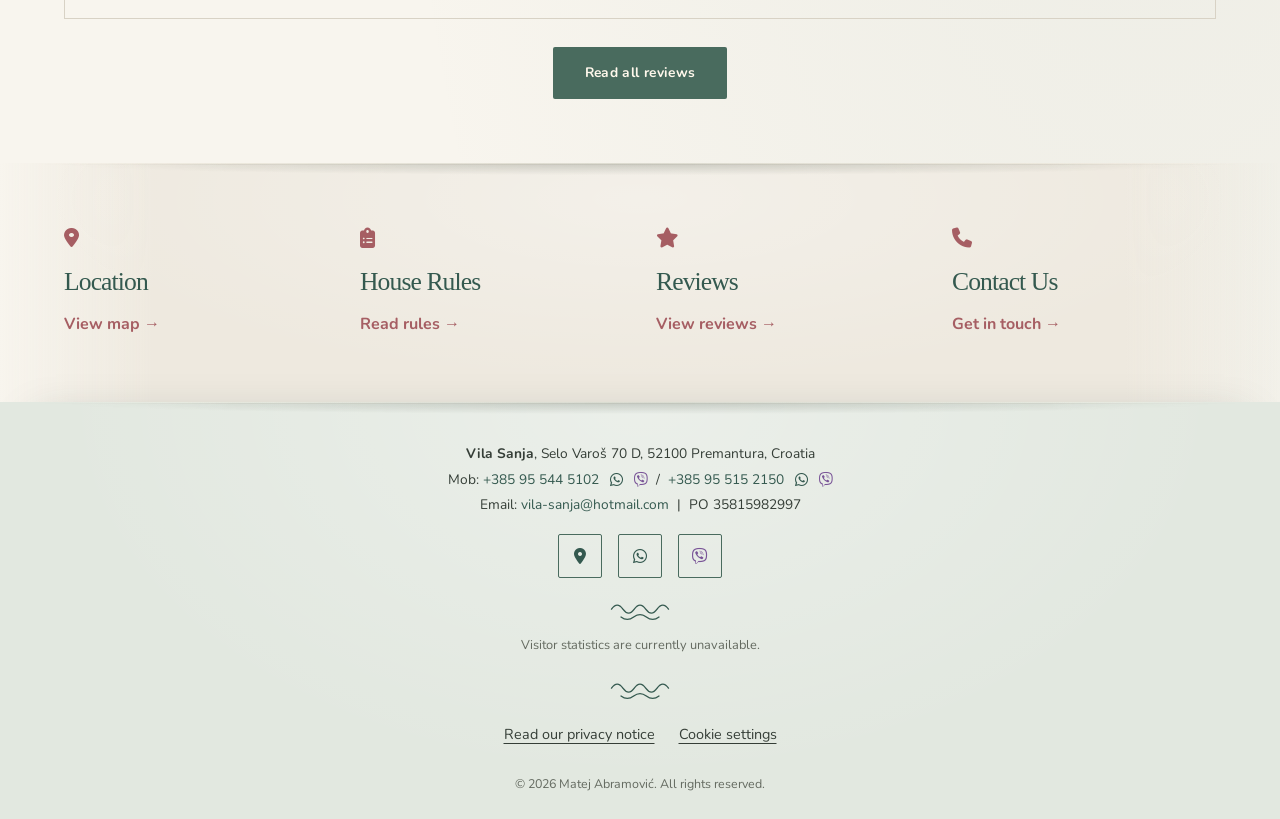
==== commit 60c98d6d: "Align review cutoff border directly with iframe edge" ====
--- a/index.html
+++ b/index.html
@@ -19,7 +19,7 @@
     <meta name="twitter:description" content="Stay at Vila Sanja in Premantura, Istria. Comfortable accomodations for all parties, just minutes from the sea and Cape Kamenjak.">
     <meta name="twitter:image" content="https://vilasanja.com/images/index/Vila%20Sanja_banner.png">
     <link rel="preload" as="image" href="images/optimized/depo/sunset.webp">
-    <link rel="stylesheet" href="styles.css?v=20261031-review-cutoff">
+    <link rel="stylesheet" href="styles.css?v=20261031-flush-review-edge">
     <script>try{document.documentElement.setAttribute('data-theme',localStorage.getItem('vs-theme')||'light')}catch(e){}</script>
     <meta name="robots" content="index, follow, max-image-preview:large">
     <meta property="og:image:alt" content="Vila Sanja accommodation in Premantura, Istria">
--- a/styles.css
+++ b/styles.css
@@ -4746,7 +4746,7 @@
 /* Frame the review viewport so scrolling content has a deliberate cutoff. */
 body [data-elfsight-widget]:not([hidden]) {
     position: relative;
-    padding: 10px 0;
+    padding: 0;
     border-block: 1px solid var(--border);
     box-shadow: 0 -6px 12px -12px var(--edge-shadow), 0 8px 16px -14px var(--edge-shadow);
 }
